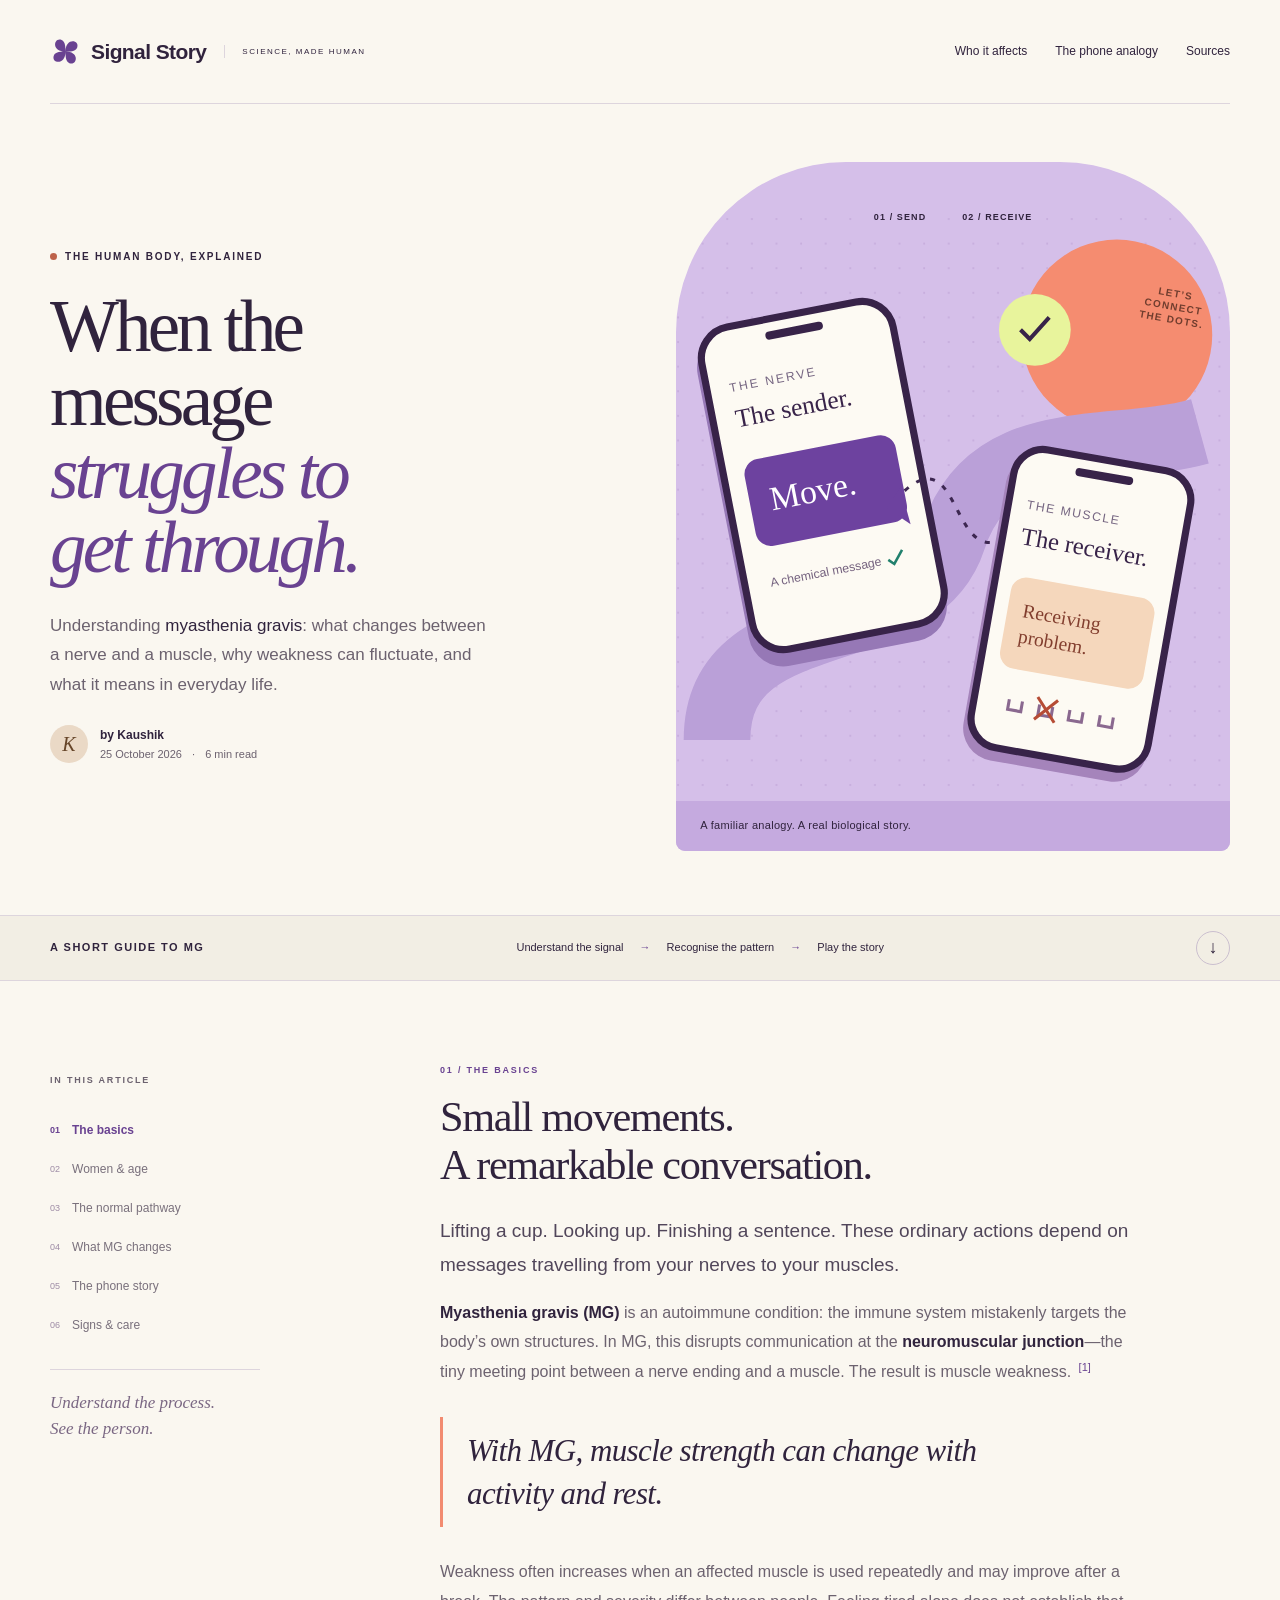
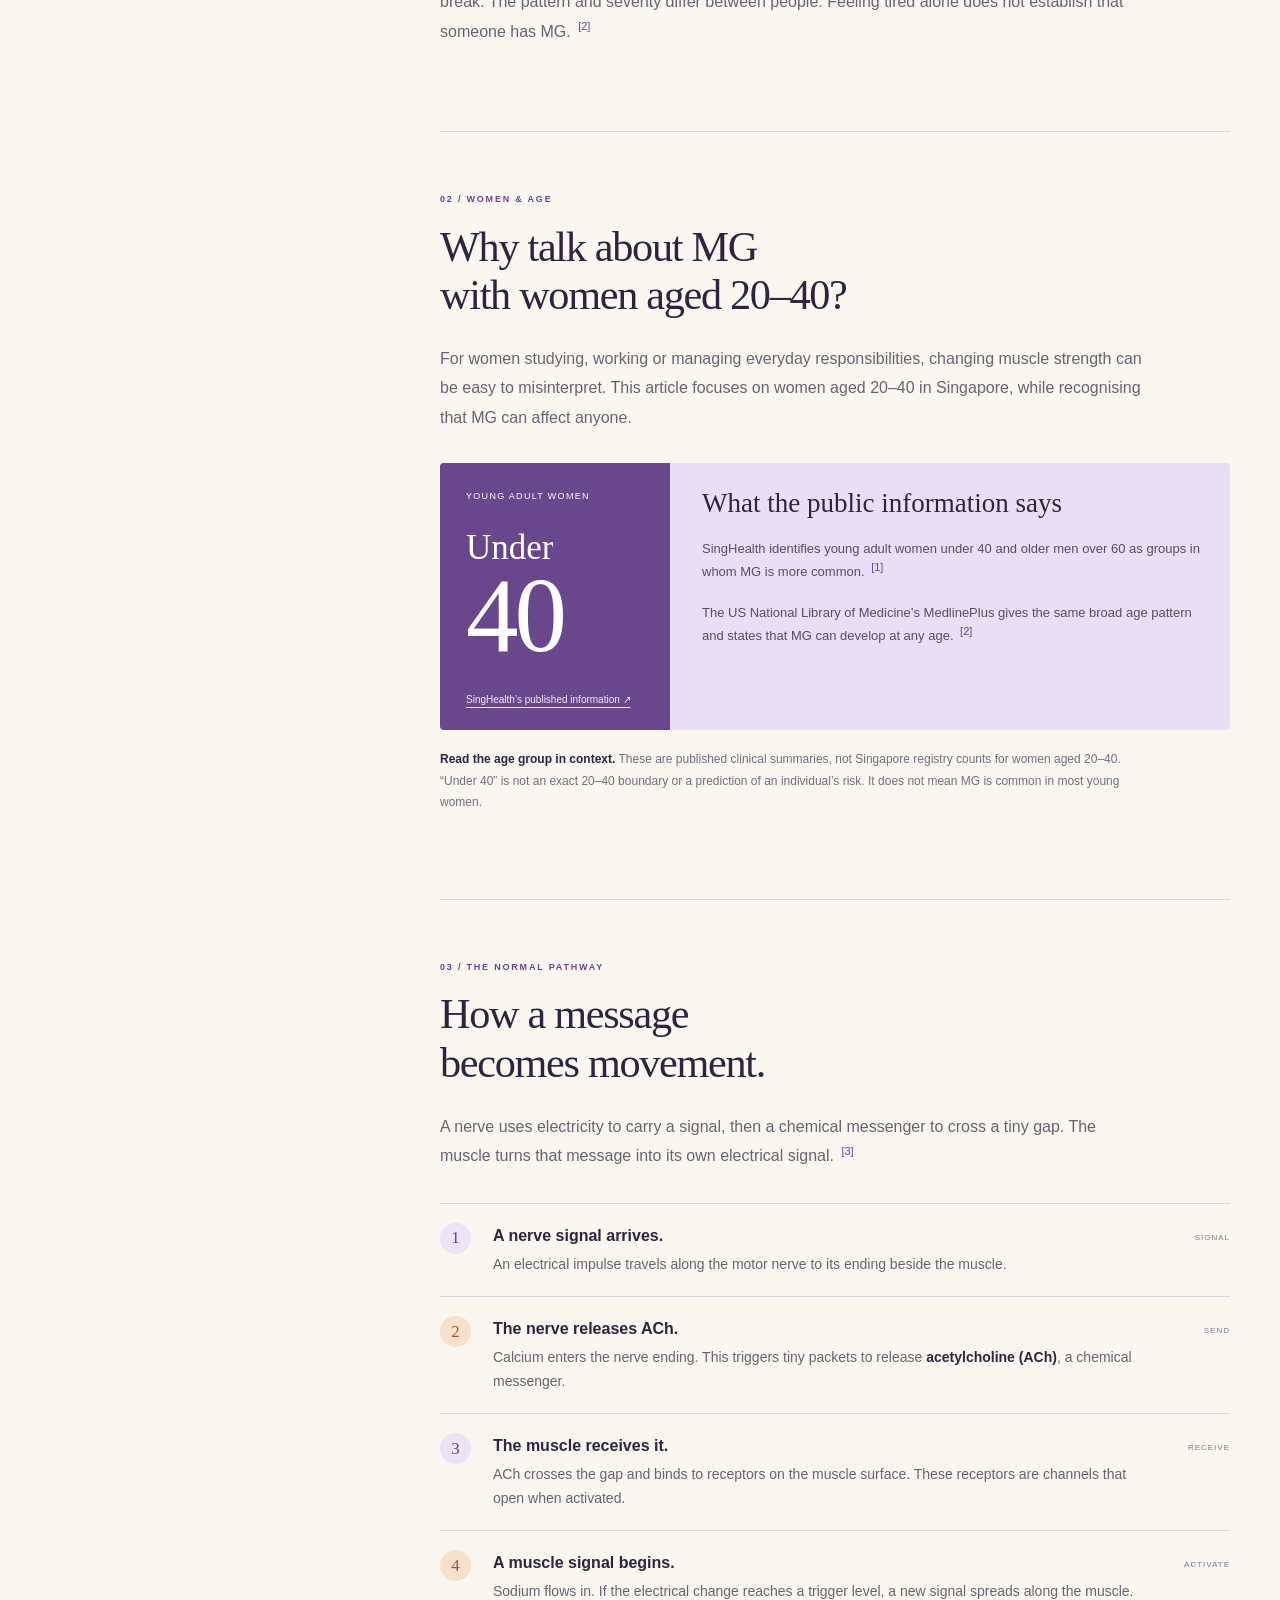
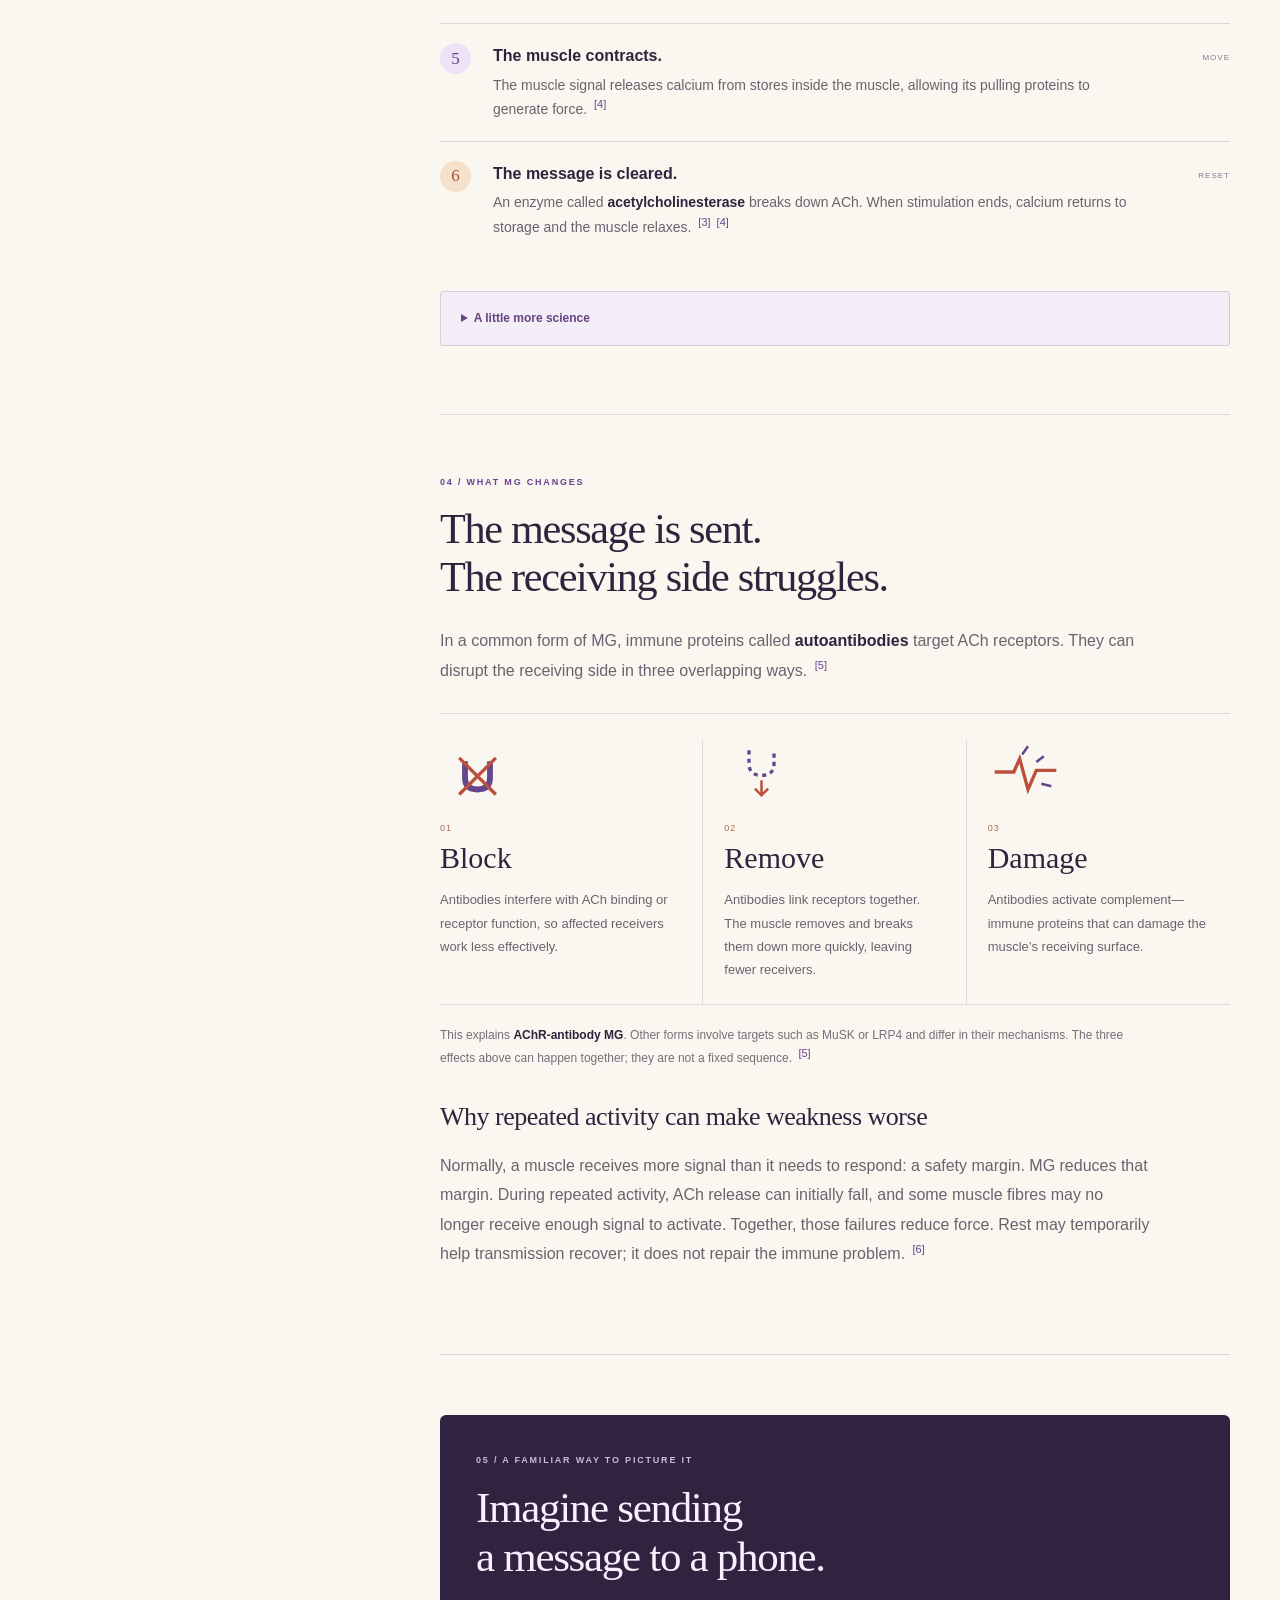
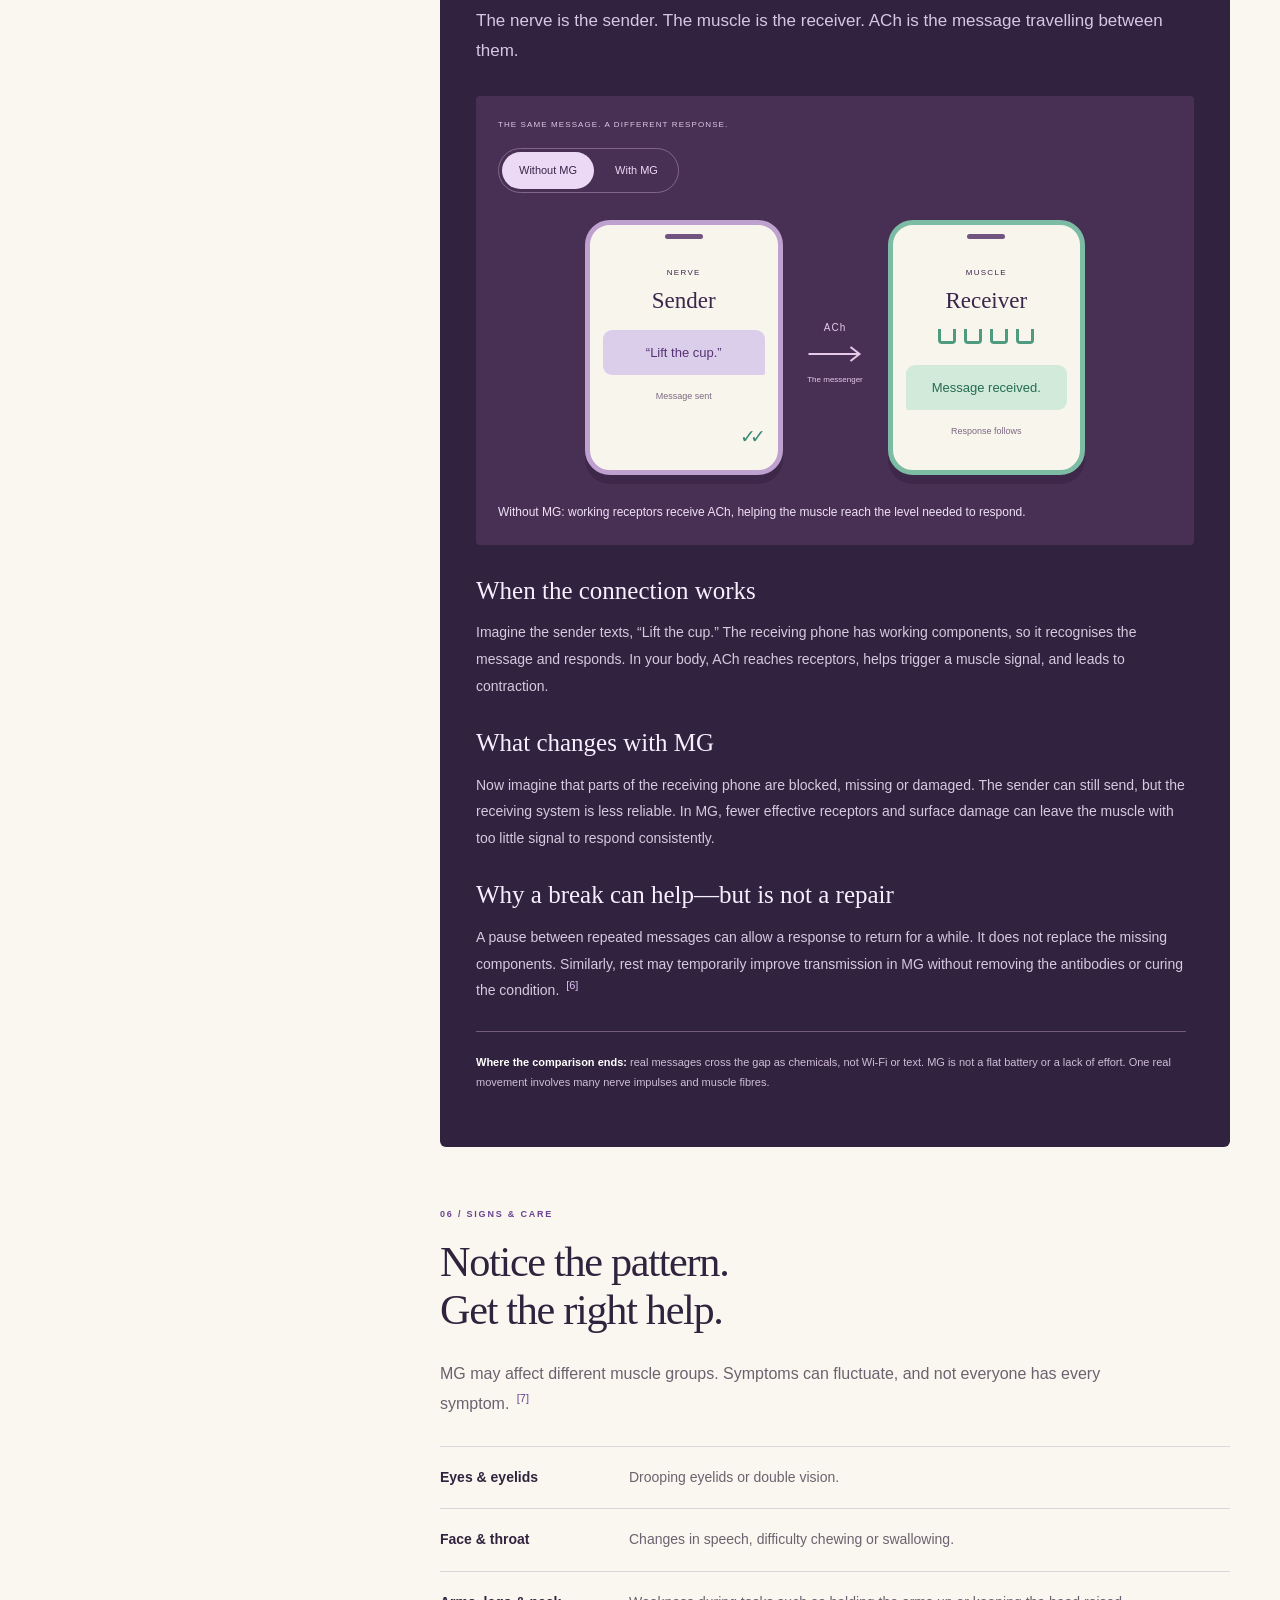
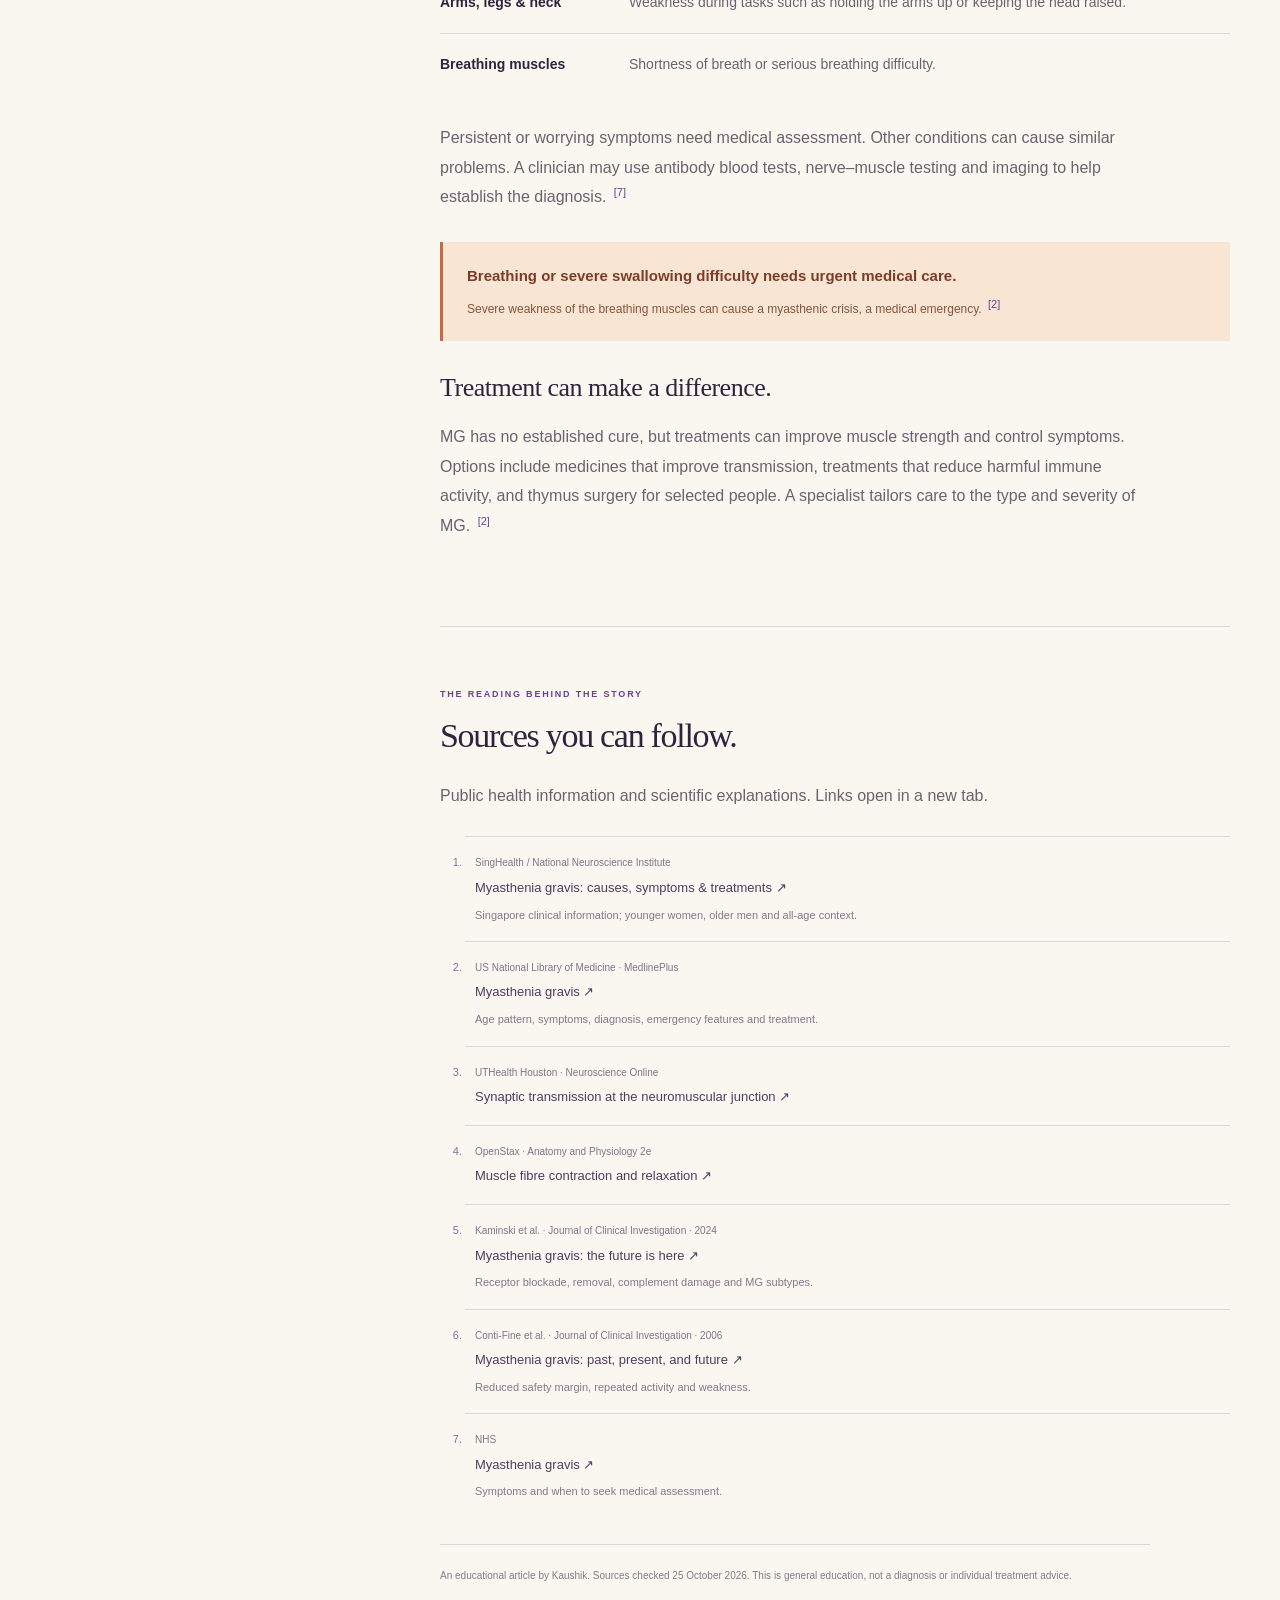
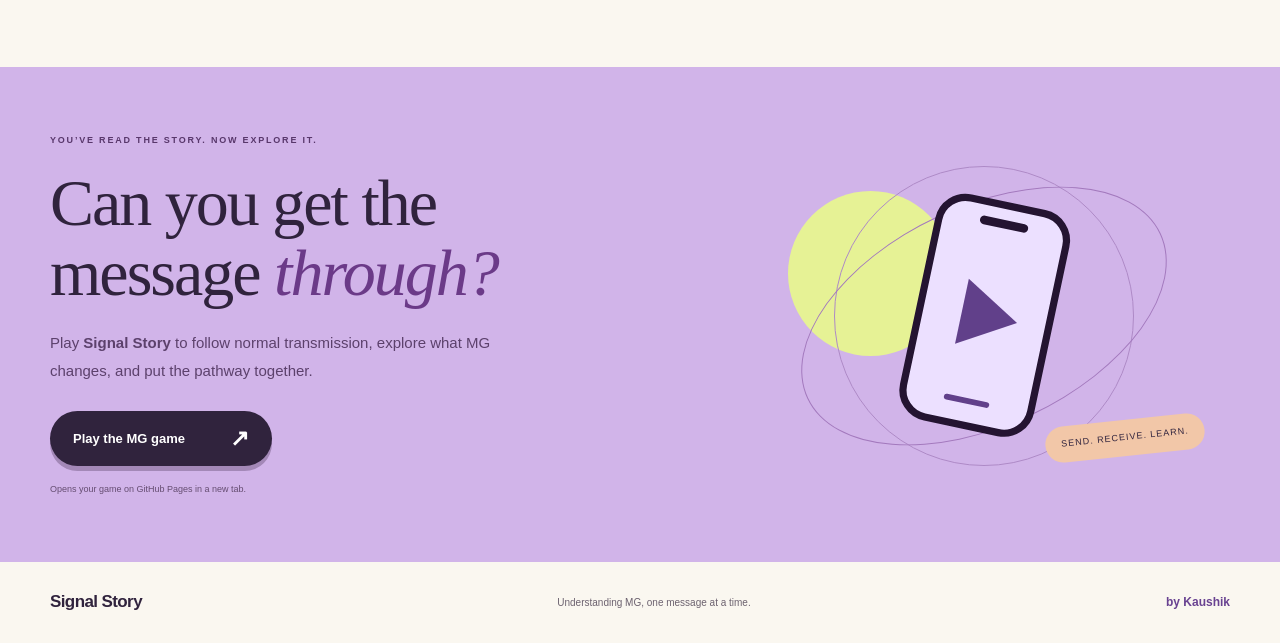
==== index.html @ b6a01aed "Add files via upload" ====
<!doctype html>
<html lang="en">
<head>
<meta charset="utf-8"><meta name="viewport" content="width=device-width,initial-scale=1">
<meta name="theme-color" content="#faf7f0"><meta name="description" content="Understand myasthenia gravis, why younger women should know the signs, and how nerve-to-muscle messages work—with a simple phone analogy and an interactive game.">
<title>Signal Story — Myasthenia gravis, explained</title>
<link rel="stylesheet" href="styles.css">
</head>
<body id="top">
<a class="skip" href="#article">Skip to article</a>
<div class="read-progress" aria-hidden="true"><span id="progress"></span></div>
<header class="masthead shell"><a class="brand" href="#top" aria-label="Signal Story home"><svg viewBox="0 0 40 40" aria-hidden="true"><path d="M20 20C1 20 5 1 15 5c5 2 5 10 5 15Zm0 0C20 1 39 5 35 15c-2 5-10 5-15 5Zm0 0c19 0 15 19 5 15-5-2-5-10-5-15Zm0 0C20 39 1 35 5 25c2-5 10-5 15-5Z" fill="currentColor"/></svg>Signal Story<span class="brand-sub">SCIENCE, MADE HUMAN</span></a><nav aria-label="Main navigation"><a href="#women">Who it affects</a><a href="#analogy">The phone analogy</a><a href="#sources">Sources</a></nav></header>
<main>
<section class="hero shell" aria-labelledby="title">
<div class="hero-copy"><div class="eyebrow"><span class="dot"></span>THE HUMAN BODY, EXPLAINED</div><h1 id="title">When the<br>message<br><em>struggles to<br> get through.</em></h1><p class="hero-deck">Understanding <strong>myasthenia gravis</strong>: what changes between a nerve and a muscle, why weakness can fluctuate, and what it means in everyday life.</p><div class="byline"><span class="avatar" aria-hidden="true">K</span><div><strong>by Kaushik</strong><span>25 October 2026 <i>·</i> <span id="readTime">7 min read</span></span></div></div></div>
<figure class="hero-art"><div class="art-caption"><span>01 / SEND</span><span>02 / RECEIVE</span></div><svg viewBox="0 0 540 570" role="img" aria-labelledby="heroArtTitle heroArtDesc"><title id="heroArtTitle">A nerve and muscle imagined as two messaging phones</title><desc id="heroArtDesc">A sender phone says Move. A receiving phone has an interrupted connection. This is a visual analogy, not a medical diagram.</desc><defs><pattern id="dots" width="24" height="24" patternUnits="userSpaceOnUse"><circle cx="2" cy="2" r="1" fill="#8b66ac" opacity=".22"/></pattern></defs><rect width="540" height="570" fill="url(#dots)"/><circle cx="430" cy="115" r="93" fill="#f58c70"/><path d="M40 510C40 374 234 425 270 314s150-80 241-105" stroke="#baa0d8" stroke-width="65" fill="none"/><g transform="translate(50 91) rotate(-11 100 170)"><rect x="-6" y="6" width="196" height="330" rx="34" fill="#9678b6"/><rect width="190" height="320" rx="31" fill="#fdfaf3" stroke="#382349" stroke-width="7"/><rect x="66" y="12" width="57" height="8" rx="4" fill="#382349"/><text x="22" y="63" fill="#756581" font-size="12" font-family="Arial" letter-spacing="2">THE NERVE</text><text x="22" y="98" fill="#382349" font-size="25" font-family="Georgia">The sender.</text><rect x="20" y="132" width="150" height="86" rx="15" fill="#6d429f"/><path d="m150 203 20 20-3-37" fill="#6d429f"/><text x="40" y="184" fill="white" font-size="33" font-family="Georgia">Move.</text><text x="25" y="257" fill="#74617e" font-size="12" font-family="Arial">A chemical message</text><path d="m142 253 5 5 10-12" stroke="#21806d" stroke-width="2.5" fill="none"/></g><path d="M223 267c57-51 44 85 105 42" stroke="#3d2751" stroke-width="3" stroke-dasharray="5 9" fill="none"/><g transform="translate(307 235) rotate(10 87 150)"><rect x="-6" y="6" width="181" height="302" rx="32" fill="#a584bb"/><rect width="175" height="295" rx="29" fill="#fdfaf3" stroke="#382349" stroke-width="7"/><rect x="59" y="12" width="57" height="8" rx="4" fill="#382349"/><text x="18" y="60" fill="#756581" font-size="12" font-family="Arial" letter-spacing="1.5">THE MUSCLE</text><text x="18" y="95" fill="#382349" font-size="24" font-family="Georgia">The receiver.</text><rect x="17" y="126" width="142" height="90" rx="15" fill="#f5d7bc"/><text x="32" y="165" fill="#823e2e" font-size="19" font-family="Georgia">Receiving</text><text x="32" y="190" fill="#823e2e" font-size="19" font-family="Georgia">problem.</text><path d="M34 246v10h13v-10m17 0v10h13v-10m17 0v10h13v-10m17 0v10h13v-10" stroke="#8a688f" stroke-width="3" fill="none"/><path d="m61 239 20 22m0-22-20 22" stroke="#b64c35" stroke-width="3"/></g><g transform="translate(350 110)"><circle r="35" fill="#e8f49c"/><path d="m-14 0 9 9 19-21" stroke="#382349" stroke-width="4" fill="none"/></g></svg><figcaption>A familiar analogy. A real biological story.</figcaption><span class="art-sticker" aria-hidden="true">LET’S<br>CONNECT<br>THE DOTS.</span></figure>
</section>
<div class="intro-strip"><div class="shell"><span>A short guide to MG</span><span>Understand the signal <b>→</b> Recognise the pattern <b>→</b> Play the story</span><a href="#article" aria-label="Start reading the article">↓</a></div></div>
<div class="reading-layout shell">
<aside class="contents"><span class="eyebrow">IN THIS ARTICLE</span><nav aria-label="Article contents"><a href="#basics"><small>01</small>The basics</a><a href="#women"><small>02</small>Women &amp; age</a><a href="#normal"><small>03</small>The normal pathway</a><a href="#changes"><small>04</small>What MG changes</a><a href="#analogy"><small>05</small>The phone story</a><a href="#signs"><small>06</small>Signs &amp; care</a></nav><p>Understand the process.<br>See the person.</p></aside>
<article id="article">
<section id="basics" class="article-section"><div class="section-no">01 / THE BASICS</div><h2>Small movements.<br>A remarkable conversation.</h2><p class="lead">Lifting a cup. Looking up. Finishing a sentence. These ordinary actions depend on messages travelling from your nerves to your muscles.</p><p><strong>Myasthenia gravis (MG)</strong> is an autoimmune condition: the immune system mistakenly targets the body’s own structures. In MG, this disrupts communication at the <strong>neuromuscular junction</strong>—the tiny meeting point between a nerve ending and a muscle. The result is muscle weakness. <a class="ref" href="#source-1" aria-label="Source 1">[1]</a></p><blockquote>With MG, muscle strength can change with activity and rest.</blockquote><p>Weakness often increases when an affected muscle is used repeatedly and may improve after a break. The pattern and severity differ between people. Feeling tired alone does not establish that someone has MG. <a class="ref" href="#source-2" aria-label="Source 2">[2]</a></p></section>
<section id="women" class="article-section"><div class="section-no">02 / WOMEN &amp; AGE</div><h2>Why talk about MG<br>with women aged 20–40?</h2><p>For women studying, working or managing everyday responsibilities, changing muscle strength can be easy to misinterpret. This article focuses on women aged 20–40 in Singapore, while recognising that MG can affect anyone.</p><div class="age-feature"><div class="age-number"><span>YOUNG ADULT WOMEN</span><strong>Under<br><b>40</b></strong><a href="https://www.singhealth.com.sg/symptoms-treatments/myasthenia-gravis" target="_blank" rel="noopener noreferrer">SingHealth’s published information ↗</a></div><div class="age-copy"><h3>What the public information says</h3><p>SingHealth identifies young adult women under 40 and older men over 60 as groups in whom MG is more common. <a class="ref" href="#source-1" aria-label="Source 1">[1]</a></p><p>The US National Library of Medicine’s MedlinePlus gives the same broad age pattern and states that MG can develop at any age. <a class="ref" href="#source-2" aria-label="Source 2">[2]</a></p></div></div><p class="context-note"><strong>Read the age group in context.</strong> These are published clinical summaries, not Singapore registry counts for women aged 20–40. “Under 40” is not an exact 20–40 boundary or a prediction of an individual’s risk. It does not mean MG is common in most young women.</p></section>
<section id="normal" class="article-section"><div class="section-no">03 / THE NORMAL PATHWAY</div><h2>How a message<br>becomes movement.</h2><p>A nerve uses electricity to carry a signal, then a chemical messenger to cross a tiny gap. The muscle turns that message into its own electrical signal. <a class="ref" href="#source-3" aria-label="Source 3">[3]</a></p><ol class="pathway"><li><span class="step">1</span><div><h3>A nerve signal arrives.</h3><p>An electrical impulse travels along the motor nerve to its ending beside the muscle.</p></div><span class="path-tag">SIGNAL</span></li><li><span class="step">2</span><div><h3>The nerve releases ACh.</h3><p>Calcium enters the nerve ending. This triggers tiny packets to release <strong>acetylcholine (ACh)</strong>, a chemical messenger.</p></div><span class="path-tag">SEND</span></li><li><span class="step">3</span><div><h3>The muscle receives it.</h3><p>ACh crosses the gap and binds to receptors on the muscle surface. These receptors are channels that open when activated.</p></div><span class="path-tag">RECEIVE</span></li><li><span class="step">4</span><div><h3>A muscle signal begins.</h3><p>Sodium flows in. If the electrical change reaches a trigger level, a new signal spreads along the muscle.</p></div><span class="path-tag">ACTIVATE</span></li><li><span class="step">5</span><div><h3>The muscle contracts.</h3><p>The muscle signal releases calcium from stores inside the muscle, allowing its pulling proteins to generate force. <a class="ref" href="#source-4" aria-label="Source 4">[4]</a></p></div><span class="path-tag">MOVE</span></li><li><span class="step">6</span><div><h3>The message is cleared.</h3><p>An enzyme called <strong>acetylcholinesterase</strong> breaks down ACh. When stimulation ends, calcium returns to storage and the muscle relaxes. <a class="ref" href="#source-3" aria-label="Source 3">[3]</a><a class="ref" href="#source-4" aria-label="Source 4">[4]</a></p></div><span class="path-tag">RESET</span></li></ol><details class="science-note"><summary>A little more science</summary><p>ACh receptor channels allow sodium in and potassium out. The net electrical change is an <strong>end-plate potential</strong>. Reaching threshold starts a muscle action potential. Calcium entering the nerve and calcium released inside the muscle are separate events. ACh breakdown is rapid and overlaps with activation; the numbered steps simplify that timing. <a class="ref" href="#source-3">[3]</a><a class="ref" href="#source-4">[4]</a></p></details></section>
<section id="changes" class="article-section"><div class="section-no">04 / WHAT MG CHANGES</div><h2>The message is sent.<br>The receiving side struggles.</h2><p>In a common form of MG, immune proteins called <strong>autoantibodies</strong> target ACh receptors. They can disrupt the receiving side in three overlapping ways. <a class="ref" href="#source-5" aria-label="Source 5">[5]</a></p><div class="mechanisms"><section><svg viewBox="0 0 90 70" aria-hidden="true"><path d="M30 22v20q0 14 15 14t15-14V22" stroke="#66458c" stroke-width="7" fill="none"/><path d="m23 18 44 44m0-44L23 62" stroke="#bb513c" stroke-width="4"/></svg><span>01</span><h3>Block</h3><p>Antibodies interfere with ACh binding or receptor function, so affected receivers work less effectively.</p></section><section><svg viewBox="0 0 90 70" aria-hidden="true"><path d="M30 9v16q0 14 15 14t15-14V9" stroke="#66458c" stroke-width="4" stroke-dasharray="5 5" fill="none"/><path d="M45 45v18m-8-8 8 8 8-8" stroke="#bb513c" stroke-width="3" fill="none"/></svg><span>02</span><h3>Remove</h3><p>Antibodies link receptors together. The muscle removes and breaks them down more quickly, leaving fewer receivers.</p></section><section><svg viewBox="0 0 90 70" aria-hidden="true"><path d="M8 35h23l7-16 10 37 10-23h24" stroke="#bb513c" stroke-width="4" fill="none"/><path d="m48 4-7 10m26 2-9 7m18 29-12-3" stroke="#66458c" stroke-width="3"/></svg><span>03</span><h3>Damage</h3><p>Antibodies activate complement—immune proteins that can damage the muscle’s receiving surface.</p></section></div><p class="context-note">This explains <strong>AChR-antibody MG</strong>. Other forms involve targets such as MuSK or LRP4 and differ in their mechanisms. The three effects above can happen together; they are not a fixed sequence. <a class="ref" href="#source-5">[5]</a></p><h3 class="subheading">Why repeated activity can make weakness worse</h3><p>Normally, a muscle receives more signal than it needs to respond: a safety margin. MG reduces that margin. During repeated activity, ACh release can initially fall, and some muscle fibres may no longer receive enough signal to activate. Together, those failures reduce force. Rest may temporarily help transmission recover; it does not repair the immune problem. <a class="ref" href="#source-6" aria-label="Source 6">[6]</a></p></section>
<section id="analogy" class="article-section analogy"><div class="section-no">05 / A FAMILIAR WAY TO PICTURE IT</div><h2>Imagine sending<br>a message to a phone.</h2><p class="lead">The nerve is the sender. The muscle is the receiver. ACh is the message travelling between them.</p><div class="phone-demo" id="phoneDemo"><div class="demo-top"><span>THE SAME MESSAGE. A DIFFERENT RESPONSE.</span><div class="mode-controls" role="group" aria-label="Compare the phone analogy"><button type="button" data-mode="normal" aria-pressed="true">Without MG</button><button type="button" data-mode="mg" aria-pressed="false">With MG</button></div></div><div class="phone-pair" aria-hidden="true"><div class="phone sender"><i></i><span>NERVE</span><h3>Sender</h3><div class="chat">“Lift the cup.”</div><small>Message sent</small><div class="sent-mark">✓✓</div></div><div class="message-path"><span>ACh</span><svg viewBox="0 0 60 22"><path d="M3 11h51m-9-7 9 7-9 7" fill="none" stroke="currentColor" stroke-width="2"/></svg><small>The messenger</small></div><div class="phone receiver"><i></i><span>MUSCLE</span><h3>Receiver</h3><div class="receivers"><b></b><b></b><b></b><b></b></div><div class="chat" id="receiverChat">Message received.</div><small id="receiverStatus">Response follows</small></div></div><p class="demo-description" id="demoDescription" aria-live="polite">Without MG: working receptors receive ACh, helping the muscle reach the level needed to respond.</p></div><div class="story-paragraphs"><h3>When the connection works</h3><p>Imagine the sender texts, “Lift the cup.” The receiving phone has working components, so it recognises the message and responds. In your body, ACh reaches receptors, helps trigger a muscle signal, and leads to contraction.</p><h3>What changes with MG</h3><p>Now imagine that parts of the receiving phone are blocked, missing or damaged. The sender can still send, but the receiving system is less reliable. In MG, fewer effective receptors and surface damage can leave the muscle with too little signal to respond consistently.</p><h3>Why a break can help—but is not a repair</h3><p>A pause between repeated messages can allow a response to return for a while. It does not replace the missing components. Similarly, rest may temporarily improve transmission in MG without removing the antibodies or curing the condition. <a class="ref" href="#source-6">[6]</a></p></div><p class="analogy-limit"><strong>Where the comparison ends:</strong> real messages cross the gap as chemicals, not Wi-Fi or text. MG is not a flat battery or a lack of effort. One real movement involves many nerve impulses and muscle fibres.</p></section>
<section id="signs" class="article-section"><div class="section-no">06 / SIGNS &amp; CARE</div><h2>Notice the pattern.<br>Get the right help.</h2><p>MG may affect different muscle groups. Symptoms can fluctuate, and not everyone has every symptom. <a class="ref" href="#source-7" aria-label="Source 7">[7]</a></p><dl class="symptoms"><div><dt>Eyes &amp; eyelids</dt><dd>Drooping eyelids or double vision.</dd></div><div><dt>Face &amp; throat</dt><dd>Changes in speech, difficulty chewing or swallowing.</dd></div><div><dt>Arms, legs &amp; neck</dt><dd>Weakness during tasks such as holding the arms up or keeping the head raised.</dd></div><div><dt>Breathing muscles</dt><dd>Shortness of breath or serious breathing difficulty.</dd></div></dl><p>Persistent or worrying symptoms need medical assessment. Other conditions can cause similar problems. A clinician may use antibody blood tests, nerve–muscle testing and imaging to help establish the diagnosis. <a class="ref" href="#source-7">[7]</a></p><div class="urgent"><strong>Breathing or severe swallowing difficulty needs urgent medical care.</strong><p>Severe weakness of the breathing muscles can cause a myasthenic crisis, a medical emergency. <a class="ref" href="#source-2">[2]</a></p></div><h3 class="subheading">Treatment can make a difference.</h3><p>MG has no established cure, but treatments can improve muscle strength and control symptoms. Options include medicines that improve transmission, treatments that reduce harmful immune activity, and thymus surgery for selected people. A specialist tailors care to the type and severity of MG. <a class="ref" href="#source-2">[2]</a></p></section>
<section id="sources" class="article-section sources"><div class="section-no">THE READING BEHIND THE STORY</div><h2>Sources you can follow.</h2><p>Public health information and scientific explanations. Links open in a new tab.</p><ol><li id="source-1"><a href="https://www.singhealth.com.sg/symptoms-treatments/myasthenia-gravis" target="_blank" rel="noopener noreferrer"><span>SingHealth / National Neuroscience Institute</span><strong>Myasthenia gravis: causes, symptoms &amp; treatments ↗</strong></a><p>Singapore clinical information; younger women, older men and all-age context.</p></li><li id="source-2"><a href="https://medlineplus.gov/myastheniagravis.html" target="_blank" rel="noopener noreferrer"><span>US National Library of Medicine · MedlinePlus</span><strong>Myasthenia gravis ↗</strong></a><p>Age pattern, symptoms, diagnosis, emergency features and treatment.</p></li><li id="source-3"><a href="https://nba.uth.tmc.edu/neuroscience/s1/chapter04.html" target="_blank" rel="noopener noreferrer"><span>UTHealth Houston · Neuroscience Online</span><strong>Synaptic transmission at the neuromuscular junction ↗</strong></a></li><li id="source-4"><a href="https://openstax.org/books/anatomy-and-physiology-2e/pages/10-3-muscle-fiber-contraction-and-relaxation" target="_blank" rel="noopener noreferrer"><span>OpenStax · Anatomy and Physiology 2e</span><strong>Muscle fibre contraction and relaxation ↗</strong></a></li><li id="source-5"><a href="https://www.jci.org/articles/view/179742" target="_blank" rel="noopener noreferrer"><span>Kaminski et al. · Journal of Clinical Investigation · 2024</span><strong>Myasthenia gravis: the future is here ↗</strong></a><p>Receptor blockade, removal, complement damage and MG subtypes.</p></li><li id="source-6"><a href="https://www.jci.org/articles/view/29894" target="_blank" rel="noopener noreferrer"><span>Conti-Fine et al. · Journal of Clinical Investigation · 2006</span><strong>Myasthenia gravis: past, present, and future ↗</strong></a><p>Reduced safety margin, repeated activity and weakness.</p></li><li id="source-7"><a href="https://www.nhs.uk/conditions/myasthenia-gravis/" target="_blank" rel="noopener noreferrer"><span>NHS</span><strong>Myasthenia gravis ↗</strong></a><p>Symptoms and when to seek medical assessment.</p></li></ol><p class="editorial-note">An educational article by Kaushik. Sources checked 25 October 2026. This is general education, not a diagnosis or individual treatment advice.</p></section>
</article>
</div>
<section class="game-cta" id="play" aria-labelledby="playTitle"><div class="shell cta-layout"><div><div class="eyebrow">YOU’VE READ THE STORY. NOW EXPLORE IT.</div><h2 id="playTitle">Can you get the<br>message <em>through?</em></h2><p>Play <strong>Signal Story</strong> to follow normal transmission, explore what MG changes, and put the pathway together.</p><a class="game-button" href="https://quantumnandulaasdad.github.io/Mg-Game/" target="_blank" rel="noopener noreferrer">Play the MG game <span aria-hidden="true">↗</span></a><span class="external-note">Opens your game on GitHub Pages in a new tab.</span></div><div class="cta-art" aria-hidden="true"><span class="orbit orbit-one"></span><span class="orbit orbit-two"></span><svg viewBox="0 0 160 180"><rect x="35" y="12" width="90" height="155" rx="19" fill="#ece0ff" stroke="#241431" stroke-width="5"/><rect x="63" y="22" width="34" height="6" rx="3" fill="#241431"/><path d="m64 67 39 23-39 23V67Z" fill="#61408a"/><path d="M66 150h28" stroke="#61408a" stroke-width="4" stroke-linecap="round"/></svg><span class="cta-badge">SEND. RECEIVE. LEARN.</span></div></div></section>
</main><footer class="site-footer shell"><a class="brand" href="#top">Signal Story</a><span>Understanding MG, one message at a time.</span><strong>by Kaushik</strong></footer>
<script src="app.js"></script>
</body></html>
---- styles.css ----
:root{--paper:#faf7f0;--ink:#30233d;--muted:#6c626f;--line:#ddd5dd;--purple:#694291;--lilac:#e9dff5;--coral:#f28b70;--lime:#e6f295;--teal:#1d776a;--serif:Georgia,'Times New Roman',serif;--sans:Arial,Helvetica,sans-serif}*{box-sizing:border-box}html{scroll-behavior:smooth;scroll-padding-top:34px}body{margin:0;background:var(--paper);color:var(--ink);font:17px/1.75 var(--sans);-webkit-font-smoothing:antialiased}a{color:inherit;text-underline-offset:4px}a,button,summary{touch-action:manipulation}button{font:inherit;cursor:pointer}a:focus-visible,button:focus-visible,summary:focus-visible{outline:3px solid #b14b32;outline-offset:5px}svg{display:block}::selection{background:#e2cbf5;color:#30233d}.shell{width:min(1220px,calc(100% - 100px));margin-inline:auto}.skip{position:fixed;top:-90px;left:12px;background:white;padding:10px 20px;z-index:100}.skip:focus{top:10px}.read-progress{position:fixed;inset:0 0 auto;height:4px;z-index:90;pointer-events:none}.read-progress span{display:block;width:0;height:100%;background:var(--purple)}.masthead{height:104px;border-bottom:1px solid var(--line);display:flex;align-items:center;justify-content:space-between;gap:30px}.brand{display:flex;gap:10px;align-items:center;font-size:21px;font-weight:700;text-decoration:none;letter-spacing:-.6px;line-height:1.1;flex-wrap:wrap}.brand svg{width:31px;height:31px;color:var(--purple)}.brand-sub{font-size:8px;letter-spacing:1.5px;font-weight:500;margin-left:8px;padding-left:17px;border-left:1px solid var(--line);line-height:1.7}.masthead nav{display:flex;gap:28px;align-items:center}.masthead nav a{font-size:12px;text-decoration:none;padding:10px 0;white-space:nowrap}.masthead nav a:hover{color:var(--purple);text-decoration:underline}.hero{display:grid;grid-template-columns:1.05fr 1fr;gap:45px;padding-top:58px;padding-bottom:64px;align-items:center}.eyebrow,.section-no{font-size:10px;letter-spacing:1.8px;font-weight:700;line-height:1.6;text-transform:uppercase}.hero .eyebrow{display:flex;gap:8px;align-items:center}.dot{width:7px;height:7px;border-radius:50%;background:#bd624a;display:inline-block}.hero h1{font:400 clamp(50px,5.7vw,79px)/1.01 var(--serif);letter-spacing:-3.8px;margin:25px 0 26px}.hero h1 em{font-weight:400;color:var(--purple)}.hero-deck{font-size:17px;line-height:1.75;max-width:445px;color:var(--muted);margin-bottom:25px}.hero-deck strong{color:var(--ink);font-weight:500}.byline{display:flex;align-items:center;gap:12px;font-size:11px;line-height:1.7}.avatar{display:grid;place-items:center;border-radius:50%;background:#ead9c6;color:#664529;width:38px;height:38px;font:italic 20px var(--serif)}.byline strong{display:block;font-size:12px}.byline div>span{color:var(--muted);display:block}.byline i{padding:0 7px;font-style:normal}.byline #readTime{display:inline}.hero-art{position:relative;margin:0;background:#d5bfe9;border-radius:170px 170px 9px 9px;overflow:hidden;padding-top:55px}.hero-art svg{width:100%;height:auto}.art-caption{position:absolute;top:48px;left:50%;transform:translateX(-50%);display:flex;gap:36px;font-size:9px;letter-spacing:1.1px;font-weight:700;white-space:nowrap}.hero-art figcaption{background:#c5aadf;padding:15px 24px;font-size:11px;letter-spacing:.3px}.art-sticker{position:absolute;top:125px;right:24px;transform:rotate(10deg);font-size:10px;line-height:1.3;letter-spacing:1.3px;color:#703d2e;text-align:center;font-weight:700}.intro-strip{border-top:1px solid var(--line);border-bottom:1px solid var(--line);background:#f2eee4}.intro-strip .shell{display:flex;align-items:center;justify-content:space-between;gap:20px;padding-block:15px;font-size:11px}.intro-strip span:first-child{text-transform:uppercase;letter-spacing:1.5px;font-weight:700}.intro-strip b{padding:0 13px;color:var(--purple);font-weight:400}.intro-strip a{display:grid;place-items:center;width:34px;height:34px;border:1px solid #cbbfcf;border-radius:50%;text-decoration:none;font-size:18px}.reading-layout{display:grid;grid-template-columns:210px minmax(0,790px);gap:70px;justify-content:space-between;padding-top:82px;padding-bottom:50px}.contents{position:sticky;top:38px;align-self:start}.contents .eyebrow{font-size:9px;color:var(--muted)}.contents nav{display:grid;margin-top:19px}.contents nav a{font-size:12px;text-decoration:none;padding:9px 0;color:#79707c;display:flex;gap:12px;align-items:center}.contents nav a small{font-size:9px;color:#9d8ba5}.contents nav a.active{color:var(--purple);font-weight:700}.contents nav a.active small{color:var(--purple)}.contents nav a:hover{text-decoration:underline}.contents p{border-top:1px solid var(--line);margin-top:24px;padding-top:20px;font:italic 17px/1.5 var(--serif);color:#7a6783}.article-section{padding-bottom:68px;margin-bottom:60px;border-bottom:1px solid var(--line);scroll-margin-top:38px}.section-no{color:var(--purple);font-size:9px;margin-bottom:16px}.article-section h2{font:400 clamp(33px,3.3vw,45px)/1.14 var(--serif);letter-spacing:-1.3px;margin:0 0 25px}.article-section>p{max-width:710px}.article-section p{color:var(--muted);font-size:15px;line-height:1.85;margin:17px 0}.article-section strong{color:var(--ink)}.article-section .lead{font-size:19px;line-height:1.75;color:#51465a}.ref{display:inline-block;font:11px/1.4 var(--sans);color:var(--purple);padding:0 3px;vertical-align:super;text-decoration:none}.ref:hover{text-decoration:underline}blockquote{font:italic 31px/1.4 var(--serif);letter-spacing:-.6px;margin:30px 0;padding:12px 0 12px 24px;border-left:3px solid var(--coral);max-width:630px}.age-feature{display:grid;grid-template-columns:230px 1fr;gap:32px;background:var(--lilac);margin:30px 0 19px;border-radius:4px;overflow:hidden}.age-number{background:#68478c;color:white;padding:26px 26px 22px}.age-number>span{font-size:9px;letter-spacing:1.3px;display:block}.age-number strong{font:400 35px/1 var(--serif);color:white;display:block;margin:26px 0 25px}.age-number b{font:400 105px/.97 var(--serif);letter-spacing:-4px}.age-number a{font-size:10px;color:#f4e9fc;display:block;line-height:1.6}.age-copy{padding:25px 25px 20px 0}.age-copy h3{font:400 27px/1.15 var(--serif);margin:0 0 18px}.age-copy p{font-size:13px;line-height:1.8;color:#5c486c}.context-note{font-size:12px!important;line-height:1.8!important;color:#796c7b!important}.context-note strong{font-weight:600}.pathway{list-style:none;padding:0;margin:32px 0}.pathway li{display:grid;grid-template-columns:35px 1fr 65px;gap:18px;padding:19px 0;border-top:1px solid var(--line);align-items:start}.step{display:grid;place-items:center;background:#ede2f6;border-radius:50%;font:17px var(--serif);color:var(--purple);width:31px;height:31px}.pathway li:nth-child(2n) .step{background:#f6e1cd;color:#965a33}.pathway h3{font-size:16px;line-height:1.4;margin:2px 0 6px;font-weight:600}.pathway p{font-size:14px;line-height:1.7;margin:0}.path-tag{font-size:8px;letter-spacing:1px;color:#86748c;text-align:right;margin-top:8px}.science-note{border:1px solid #d8cadd;background:#f3edf7;padding:0 20px;border-radius:3px}.science-note summary{font-size:12px;font-weight:700;color:#664482;cursor:pointer;padding:16px 0;min-height:50px;list-style-position:inside}.science-note p{font-size:13px;margin:0 0 18px}.mechanisms{display:grid;grid-template-columns:repeat(3,1fr);margin:28px 0 20px;padding:26px 0 0;border-top:1px solid var(--line);border-bottom:1px solid var(--line)}.mechanisms section{padding:0 21px 22px;border-right:1px solid var(--line)}.mechanisms section:first-child{padding-left:0}.mechanisms section:last-child{border-right:0;padding-right:0}.mechanisms svg{width:75px;height:64px;margin-bottom:17px}.mechanisms span{color:#a56a53;font-size:9px;letter-spacing:1px;display:block}.mechanisms h3{font:400 30px var(--serif);margin:4px 0 13px}.mechanisms p{font-size:13px;line-height:1.8;margin:0}.subheading{font:400 26px/1.3 var(--serif);letter-spacing:-.5px;margin:30px 0 10px}.analogy{background:#31223f;color:#f8f0ff;padding:38px 36px;border:0;border-radius:6px}.analogy .section-no{color:#ceb6e4}.analogy h2{font-size:43px;color:#f8f0ff}.analogy .lead{color:#d8c6e6;font-size:17px}.analogy p{color:#d7c9df}.analogy strong{color:#fff}.phone-demo{background:#483054;border-radius:4px;padding:22px;margin:30px 0}.demo-top>span{font-size:8px;letter-spacing:1.1px;color:#dcc7e5;display:block}.mode-controls{display:none;gap:4px;margin:16px 0 0;padding:3px;width:max-content;border:1px solid #82658e;border-radius:99px}.js .mode-controls{display:flex}.mode-controls button{border:0;border-radius:99px;background:none;color:#e9d8f3;font-size:11px;padding:9px 17px;min-height:36px}.mode-controls button[aria-pressed=true]{background:#ebd9f5;color:#3a254b}.phone-pair{display:grid;grid-template-columns:1fr 85px 1fr;gap:10px;max-width:500px;margin:27px auto}.phone{background:#f8f5ec;border:5px solid #bfa1d0;border-radius:25px;min-height:245px;position:relative;padding:30px 13px 17px;text-align:center;color:#3a254b;min-width:0;box-shadow:0 9px 0 #2417314a}.phone i{position:absolute;top:9px;left:calc(50% - 19px);width:38px;height:5px;border-radius:99px;background:#71547f}.phone>span{font-size:8px;letter-spacing:1.3px}.phone h3{font:23px var(--serif);margin:3px 0 16px}.phone .chat{background:#daceea;border-radius:9px 9px 2px 9px;padding:13px 7px;font-size:13px;line-height:1.5;color:#573273}.phone small{font-size:9px;display:block;color:#7a6982;margin-top:14px}.phone .sent-mark{color:#398c78;font-size:19px;text-align:right;margin:15px 5px 0;letter-spacing:-6px}.phone.receiver{border-color:#7cbba4}.phone.receiver .chat{background:#d1eada;color:#256b51;border-radius:9px 9px 9px 2px}.receivers{display:flex;justify-content:center;gap:8px;height:27px;margin:-1px 0 9px}.receivers b{width:18px;height:15px;border:3px solid #4f9b80;border-top:0;border-radius:0 0 4px 4px}.message-path{align-self:center;text-align:center;font-size:24px;line-height:1.2;overflow:hidden;color:#e7cae9}.message-path>span{font-size:10px;letter-spacing:1px}.message-path small{font-size:8px;line-height:1.5;display:block;margin-top:9px;color:#e5cae9}.analogy .demo-description{font-size:12px;line-height:1.7;margin:20px 0 0;color:#f0e1f7}.phone-demo.mg .receiver{border-color:#e09977}.phone-demo.mg .receiver .chat{background:#f7dbc2;color:#864d2e}.phone-demo.mg .receivers b:nth-child(2){border-style:dashed;opacity:.35}.phone-demo.mg .receivers b:nth-child(3){border-color:#b7654d;transform:rotate(25deg)}.phone-demo.mg .receivers b:first-child{position:relative}.phone-demo.mg .receivers b:first-child:after{content:'×';position:absolute;color:#af503a;top:-10px;left:0;font-size:25px;line-height:20px}.story-paragraphs h3{font:400 25px/1.3 var(--serif);margin:28px 0 12px;color:#f7effd}.story-paragraphs p{font-size:14px;margin:0 0 17px;line-height:1.9}.analogy .ref{color:#dfc1f2}.analogy-limit{font-size:11px!important;padding-top:20px;border-top:1px solid #735a7e;margin-top:27px!important;color:#d0bdd8!important}.symptoms{margin:28px 0}.symptoms div{display:grid;grid-template-columns:165px 1fr;gap:24px;padding:18px 0;border-top:1px solid var(--line);font-size:14px;line-height:1.8}.symptoms dt{font-weight:600}.symptoms dd{color:var(--muted);margin:0}.urgent{background:#f8e5d4;border-left:3px solid #c46845;padding:21px 24px;margin:30px 0}.urgent strong{font-size:15px;line-height:1.7;display:block;color:#7d3c28}.urgent p{font-size:12px;color:#84563c;margin:9px 0 0}.sources{padding-bottom:15px;border:0;margin-bottom:0}.sources h2{font-size:34px}.sources>p{font-size:13px}.sources ol{padding-left:25px;margin:26px 0}.sources li{font-size:12px;padding:16px 0 16px 10px;border-top:1px solid var(--line);scroll-margin-top:30px}.sources li::marker{font-size:11px;color:#8d6d9d}.sources li a{text-decoration:none;display:block}.sources li a:hover strong{text-decoration:underline}.sources li span{display:block;color:#83728a;font-size:10px;margin-bottom:5px}.sources li strong{font-weight:500;color:#523b61;font-size:13px}.sources li p{font-size:11px;margin:5px 0 0;color:#86778b}.sources .editorial-note{font-size:10px;color:#857a8b;border-top:1px solid var(--line);padding-top:22px}.game-cta{background:#d1b4e9;overflow:hidden;padding:66px 0 64px}.cta-layout{display:grid;grid-template-columns:1.3fr 1fr;gap:50px;align-items:center}.game-cta .eyebrow{color:#58376b;font-size:9px}.game-cta h2{font:400 clamp(40px,5.2vw,66px)/1.07 var(--serif);letter-spacing:-2px;margin:20px 0}.game-cta h2 em{color:#6b3a88}.game-cta p{font-size:15px;line-height:1.85;max-width:455px;color:#5c416c}.game-button{display:flex;align-items:center;justify-content:space-between;gap:45px;width:max-content;background:var(--ink);color:#fff;text-decoration:none;border-radius:99px;padding:16px 23px;font-size:13px;font-weight:600;margin-top:27px;box-shadow:0 5px 0 #a388b7}.game-button:hover{background:#533465;transform:translateY(-2px)}.game-button span{font-size:23px;line-height:1}.external-note{font-size:9px;color:#654d71;display:block;margin-top:16px}.cta-art{height:300px;position:relative;display:grid;place-items:center}.cta-art svg{height:260px;position:relative;z-index:2;transform:rotate(12deg)}.orbit{position:absolute;display:block;border:1px solid #ae8ac6;border-radius:50%;width:300px;height:300px}.orbit-two{width:390px;height:220px;transform:rotate(-25deg);border-color:#a379bd}.cta-art:before{content:'';position:absolute;width:165px;height:165px;background:#e6f295;border-radius:50%;left:10%;top:25px}.cta-badge{position:absolute;bottom:10px;right:5%;background:#f2c7a8;padding:10px 16px;border-radius:99px;font-size:9px;letter-spacing:1px;z-index:3;transform:rotate(-6deg)}.site-footer{display:flex;justify-content:space-between;align-items:center;padding:30px 0;gap:25px}.site-footer .brand{font-size:17px}.site-footer>span{font-size:10px;color:var(--muted)}.site-footer>strong{font-size:12px;white-space:nowrap;color:var(--purple);font-weight:600}
@media(min-width:1500px){.hero h1{font-size:79px}}@media(max-width:1100px){.shell{width:calc(100% - 60px)}.brand-sub{display:none}.hero{gap:30px}.hero h1{letter-spacing:-2.5px}.hero-art{padding-top:45px}.art-caption{top:38px}.art-sticker{top:105px;right:12px;font-size:8px}.reading-layout{grid-template-columns:160px minmax(0,1fr);gap:40px}.age-feature{grid-template-columns:190px 1fr;gap:24px}.age-number{padding:25px 22px}.age-copy{padding-right:20px}.analogy{padding:31px 26px}.phone-pair{grid-template-columns:1fr 48px 1fr;gap:8px}.phone{padding:28px 9px 15px}.message-path{font-size:19px}.cta-layout{gap:20px}}
@media(max-width:800px){.shell{width:calc(100% - 40px)}.masthead{height:84px}.brand{font-size:18px}.brand svg{width:25px;height:25px}.masthead nav{gap:17px}.masthead nav a{font-size:10px}.hero{grid-template-columns:1fr 1fr;gap:24px;padding-top:40px;padding-bottom:45px}.hero h1{font-size:51px;letter-spacing:-2px;margin-top:20px}.hero-deck{font-size:14px}.hero .eyebrow{font-size:8px;letter-spacing:1px}.hero-art{border-radius:110px 110px 6px 6px;padding-top:38px}.art-caption{gap:20px;top:30px;font-size:7px}.art-sticker{top:80px;right:7px;font-size:7px}.hero-art figcaption{font-size:8px;padding:12px 16px}.intro-strip .shell{font-size:9px}.intro-strip b{padding:0 7px}.reading-layout{grid-template-columns:1fr;padding-top:50px;gap:30px}.contents{position:static}.contents nav{display:flex;flex-wrap:wrap;gap:0 18px;margin:10px 0 25px}.contents nav a{font-size:11px}.contents nav a small{display:none}.contents p{display:none}.contents{border-bottom:1px solid var(--line)}article{max-width:710px;margin:auto;width:100%}.article-section h2{font-size:39px}.article-section{padding-bottom:45px;margin-bottom:45px}.age-feature{grid-template-columns:210px 1fr;gap:25px}.phone-pair{grid-template-columns:1fr 75px 1fr;gap:15px}.phone{padding:30px 13px 17px}.phone-demo{padding:25px}.cta-art{height:250px}.cta-art svg{height:220px}.orbit{width:230px;height:230px}.orbit-two{width:290px;height:190px}.cta-art:before{width:135px;height:135px;left:0}.cta-badge{font-size:7px;right:0;bottom:0}.game-cta{padding:48px 0}.game-cta h2{font-size:49px}.game-cta p{font-size:13px}.site-footer>span{display:none}}
@media(max-width:580px){.masthead{height:78px;gap:15px}.masthead nav a:first-child,.masthead nav a:nth-child(2){display:none}.masthead nav a{font-size:11px}.hero{grid-template-columns:1fr;gap:29px;padding-top:30px}.hero h1{font-size:61px;letter-spacing:-2.8px;line-height:1.02;margin:21px 0 22px}.hero h1 br:nth-child(2){display:none}.hero h1 em{display:block}.hero h1 em br{display:none}.hero-deck{font-size:15px;max-width:430px}.hero .eyebrow{font-size:8px;letter-spacing:1.2px}.hero-art{max-width:440px;width:100%;margin:auto;border-radius:130px 130px 6px 6px;padding-top:35px}.hero-art svg{max-height:420px}.art-caption{font-size:8px;top:30px}.art-sticker{font-size:8px;top:97px;right:18px}.hero-art figcaption{font-size:10px}.intro-strip .shell{padding-block:12px;gap:10px;font-size:9px}.intro-strip span:nth-child(2){display:none}.intro-strip a{height:30px;width:30px}.reading-layout{padding-top:33px}.contents nav{gap:0 17px}.article-section h2{font-size:35px;letter-spacing:-1px}.article-section p{font-size:14px;line-height:1.85}.article-section .lead{font-size:17px}.section-no{font-size:8px;letter-spacing:1.5px}blockquote{font-size:26px;padding-left:20px;margin:25px 0}.age-feature{grid-template-columns:1fr;gap:0;margin-top:25px}.age-number{display:grid;grid-template-columns:1fr 1fr;gap:0 20px;align-items:center;padding:24px}.age-number>span{grid-column:1;font-size:9px;line-height:1.7}.age-number strong{grid-column:2;grid-row:1/3;font-size:27px;margin:0;text-align:right}.age-number b{font-size:80px;line-height:1}.age-number a{margin-top:20px;font-size:10px;grid-column:1}.age-copy{padding:24px}.age-copy h3{font-size:27px}.age-copy p{font-size:13px}.context-note{font-size:11px!important}.pathway li{grid-template-columns:29px 1fr;gap:13px;padding:18px 0}.path-tag{display:none}.step{width:27px;height:27px;font-size:15px}.pathway h3{font-size:15px}.pathway p{font-size:13px;line-height:1.75}.science-note{padding:0 16px}.science-note p{font-size:12px}.mechanisms{grid-template-columns:1fr;padding-top:0}.mechanisms section{padding:22px 0!important;border-right:0;border-bottom:1px solid var(--line);display:grid;grid-template-columns:65px 1fr;column-gap:20px}.mechanisms section:last-child{border-bottom:0}.mechanisms svg{grid-row:1/4;width:65px;margin:auto}.mechanisms span{grid-column:2}.mechanisms h3{grid-column:2;font-size:27px;margin:3px 0 10px}.mechanisms p{grid-column:2;font-size:13px}.subheading{font-size:24px}.analogy{padding:29px 20px;margin-left:-8px;margin-right:-8px}.analogy h2{font-size:35px}.analogy .lead{font-size:16px}.phone-demo{padding:19px 12px;margin:24px -4px}.demo-top{padding:0 3px}.demo-top>span{font-size:7px;letter-spacing:.7px}.mode-controls{margin-top:14px}.mode-controls button{font-size:10px;min-height:36px;padding:8px 14px}.phone-pair{grid-template-columns:1fr 31px 1fr;gap:5px;margin-top:22px}.phone{border-width:4px;border-radius:21px;padding:25px 7px 14px;min-height:230px}.phone>span{font-size:7px}.phone h3{font-size:21px;margin-bottom:16px}.phone .chat{font-size:11px;min-height:57px;display:grid;place-items:center;padding:10px 5px}.phone small{font-size:8px}.receivers{gap:5px}.receivers b{width:13px;height:14px;border-width:2px}.message-path{font-size:14px}.message-path>span{font-size:8px}.message-path small{font-size:7px}.analogy .demo-description{font-size:11px}.story-paragraphs h3{font-size:23px}.story-paragraphs p{font-size:13px}.analogy-limit{font-size:10px!important}.symptoms div{grid-template-columns:1fr;gap:6px;font-size:13px;padding:17px 0}.urgent{padding:19px}.urgent strong{font-size:14px}.urgent p{font-size:11px}.sources h2{font-size:31px}.sources ol{padding-left:19px}.sources li{padding-left:5px}.sources li strong{font-size:12px}.sources li p{font-size:10px}.sources .editorial-note{font-size:10px}.cta-layout{grid-template-columns:1fr;gap:30px}.game-cta h2{font-size:46px;letter-spacing:-1.7px}.game-cta .eyebrow{font-size:8px}.game-cta p{font-size:14px}.cta-art{height:190px;max-width:300px;width:100%;margin:15px auto 0}.cta-art svg{height:175px}.orbit{width:190px;height:190px}.orbit-two{width:270px;height:160px}.cta-art:before{width:115px;height:115px;top:10px;left:15px}.cta-badge{font-size:7px;padding:8px 12px;bottom:0;right:0}.site-footer{padding:25px 0}.site-footer .brand{font-size:16px}.site-footer>strong{font-size:11px}}
@media(max-width:360px){.shell{width:calc(100% - 30px)}.hero h1{font-size:52px}.hero-art svg{max-height:350px}.hero-art{border-radius:110px 110px 5px 5px}.art-sticker{font-size:7px;top:82px;right:12px}.article-section h2{font-size:32px}.analogy{padding-inline:17px}.phone-pair{grid-template-columns:1fr 22px 1fr;gap:4px}.phone h3{font-size:19px}.phone .chat{font-size:10px}.message-path small{font-size:6px}.phone{padding-inline:5px}.receivers{gap:4px}.game-cta h2{font-size:42px}}
@media(prefers-reduced-motion:reduce){html{scroll-behavior:auto}*,*:before,*:after{animation:none!important;transition:none!important}.game-button:hover{transform:none}}
@media print{.masthead nav,.contents,.intro-strip,.read-progress,.game-cta,.mode-controls{display:none!important}.shell{width:100%}.hero{padding:20px 0;grid-template-columns:1fr 1fr}.hero h1{font-size:43px}.reading-layout{display:block;padding-top:20px}.article-section{break-inside:auto;margin-bottom:25px;padding-bottom:25px}.analogy{background:white;color:#30233d;border:1px solid #ddd}.analogy h2,.analogy h3,.analogy p,.analogy strong,.analogy .section-no{color:#30233d}.article-section h2{font-size:30px}.article-section p{font-size:12px}.phone-demo{display:none}.site-footer{padding:20px 0}.sources a{overflow-wrap:anywhere}}

.message-path svg{width:100%;height:22px;margin-top:5px}.article-section>p{font-size:16px}@media(max-width:580px){.message-path small{display:none}.article-section>p{font-size:14px}.article-section>.lead{font-size:17px}.analogy>.lead{font-size:16px}.sources>p{font-size:13px}}
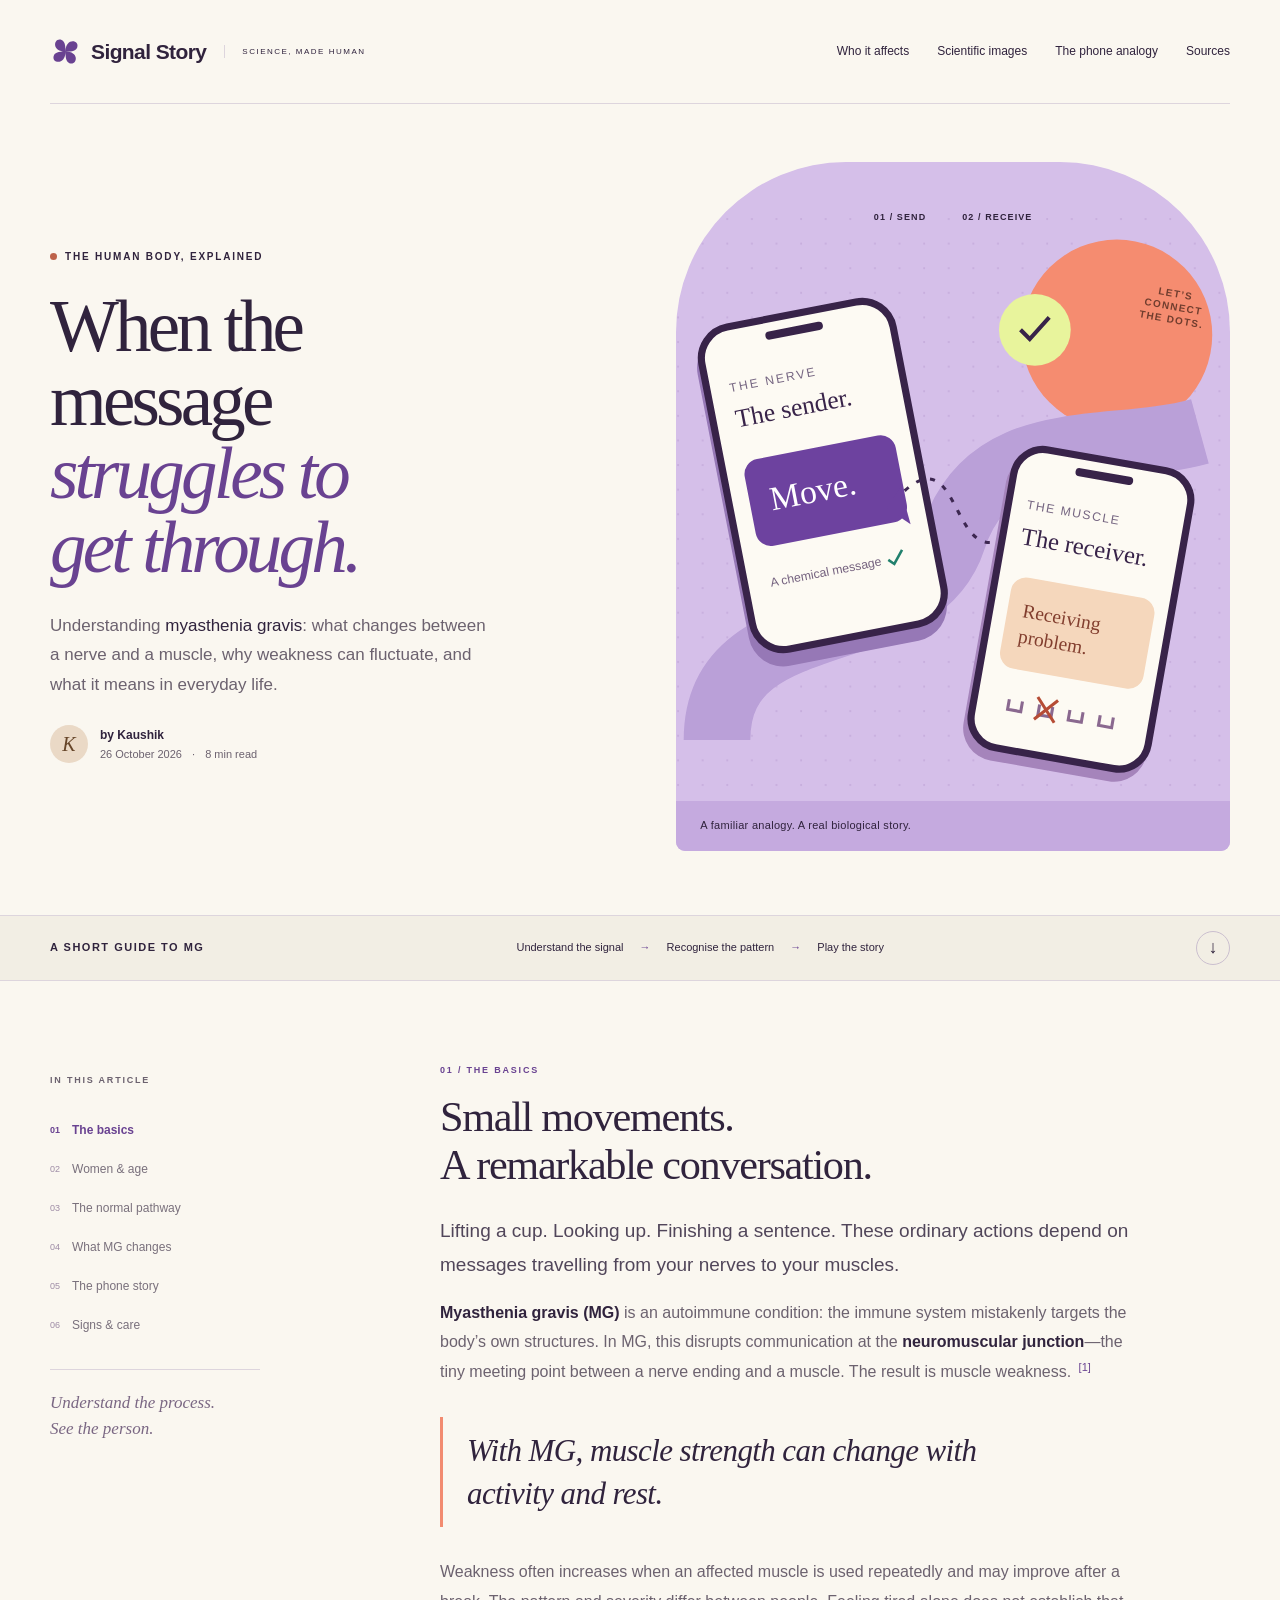
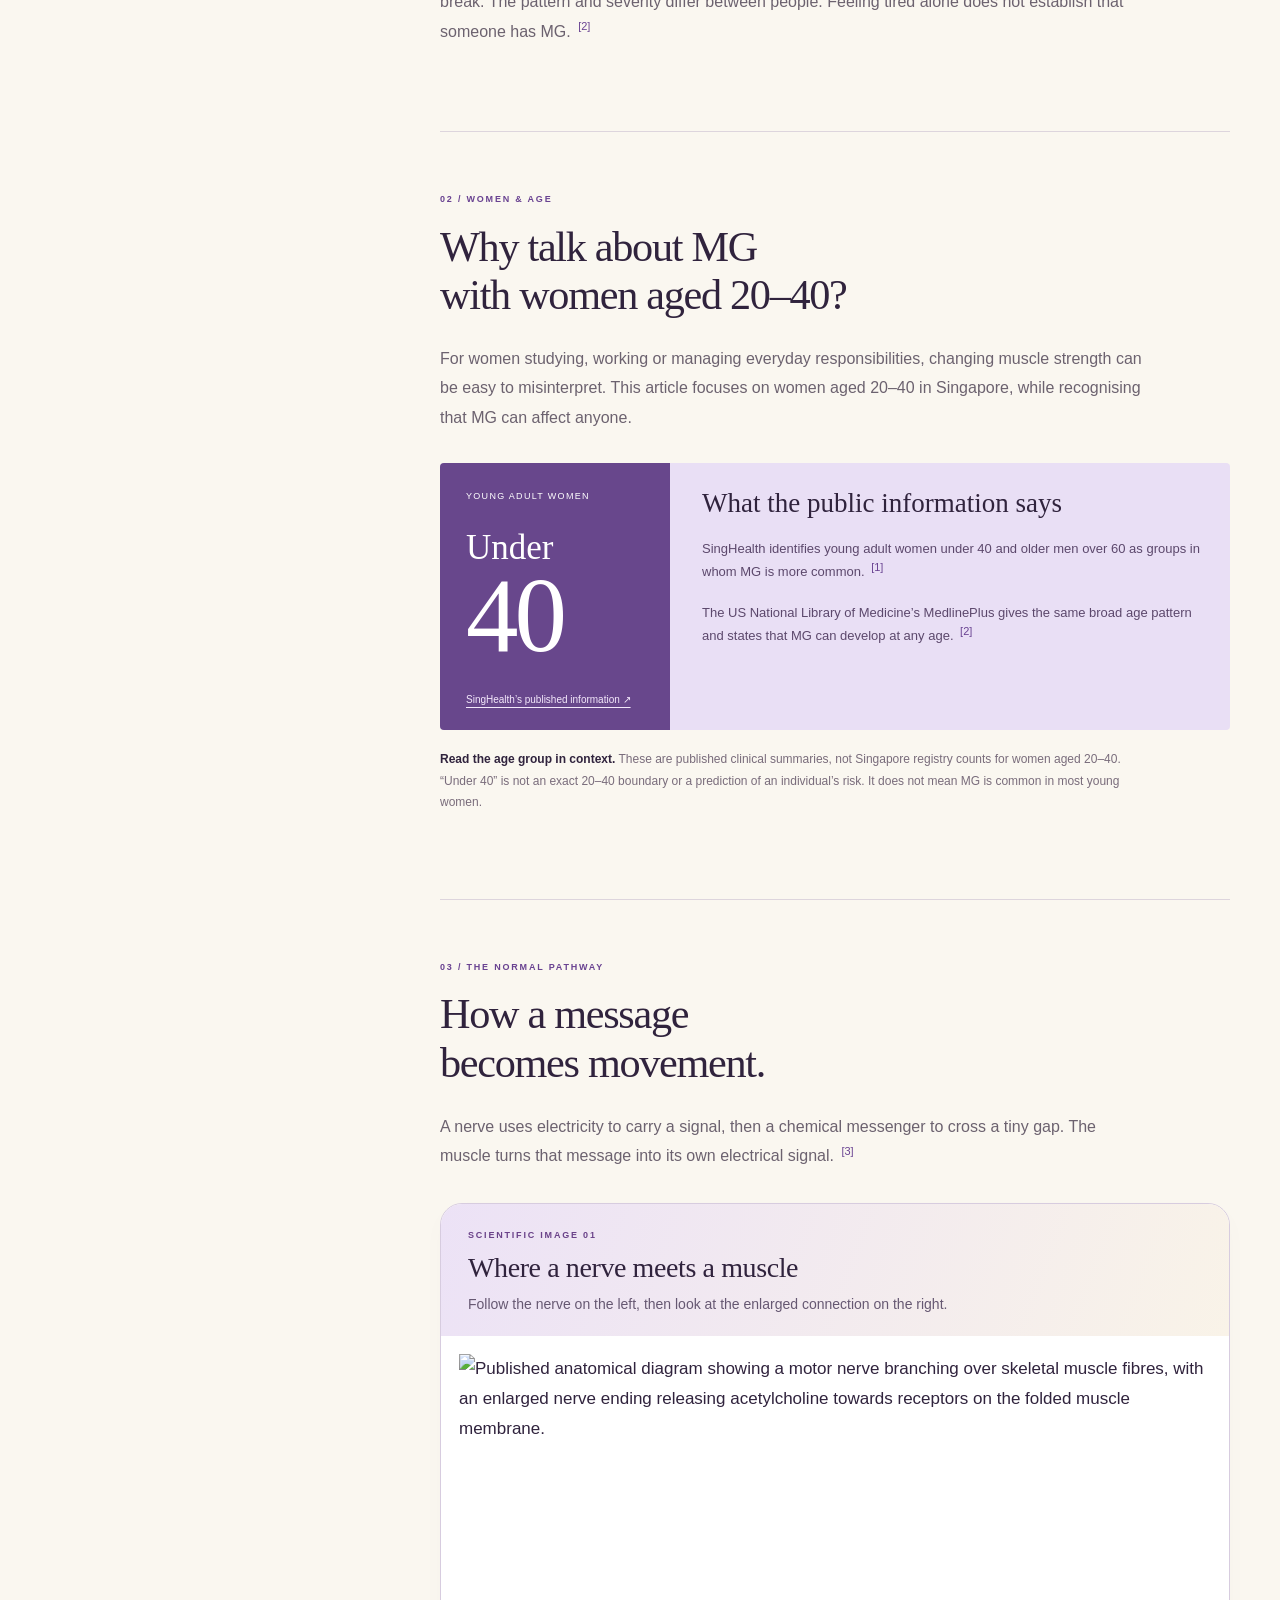
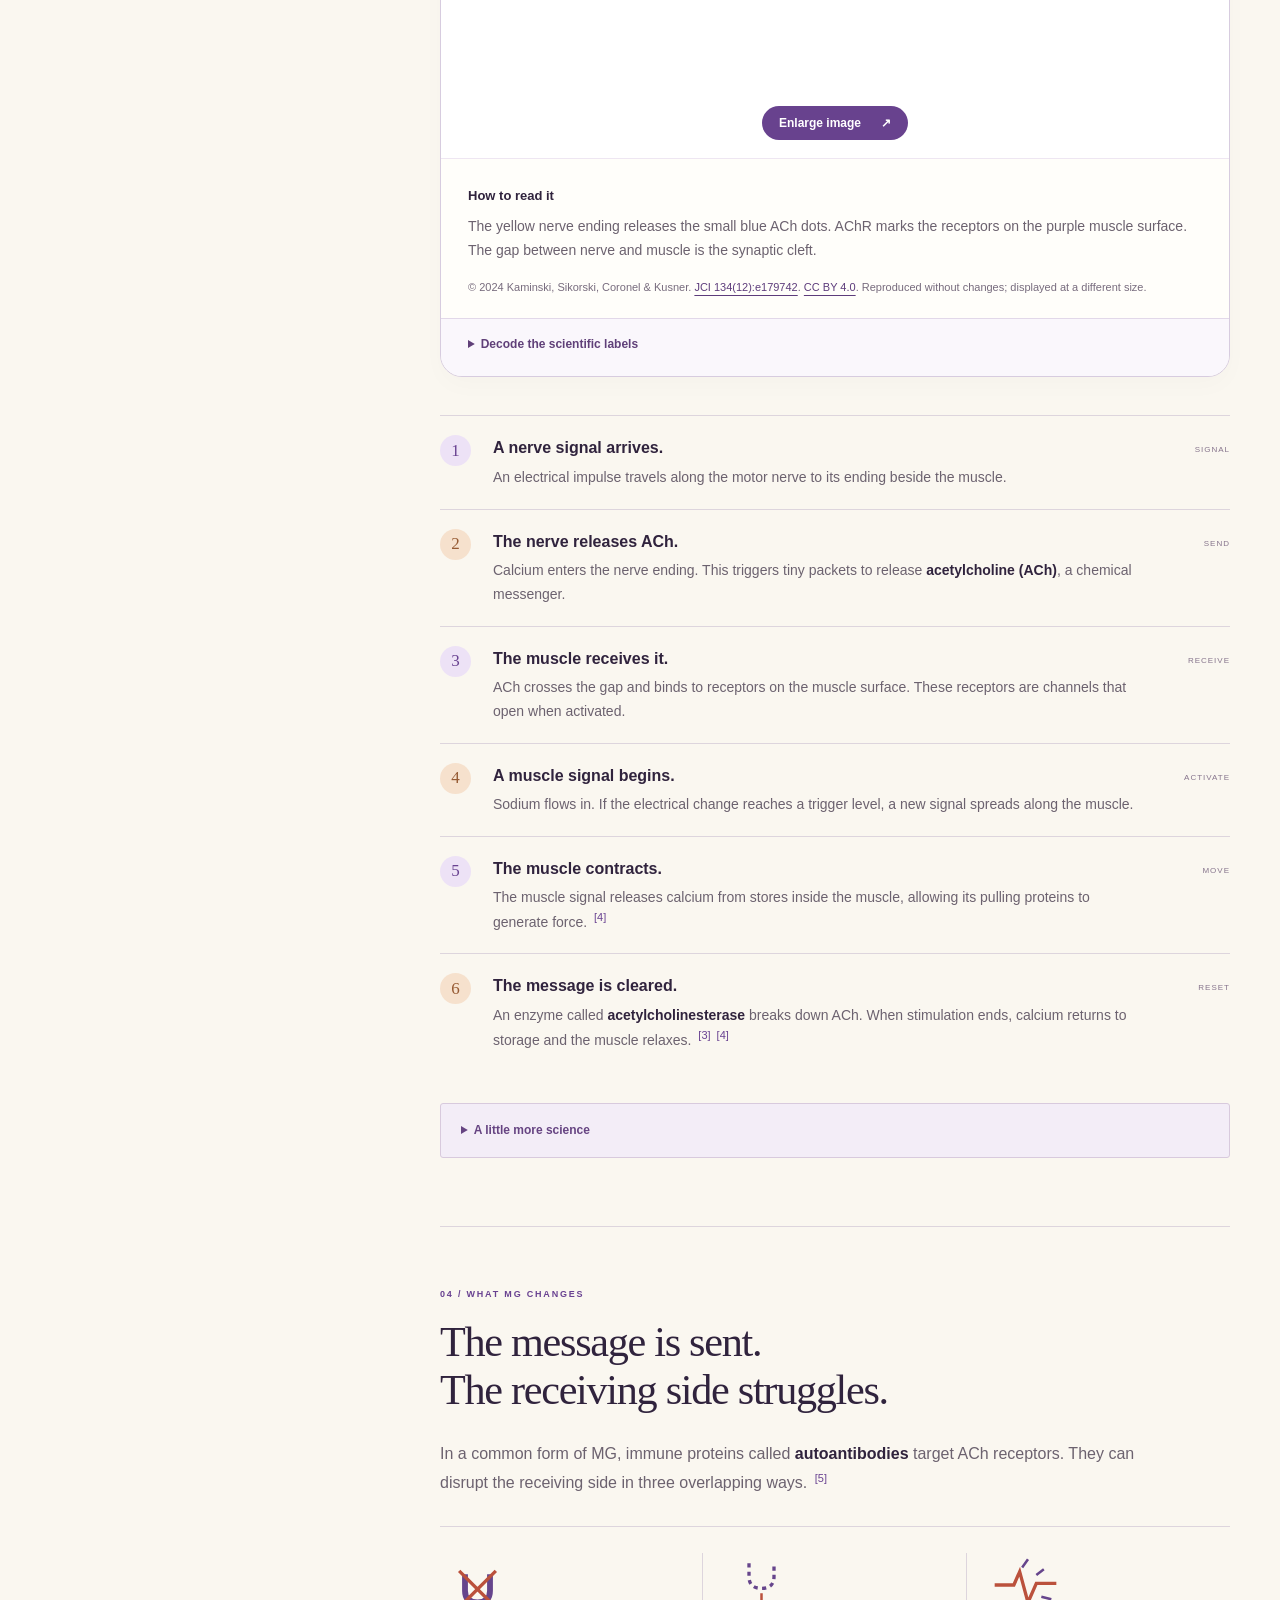
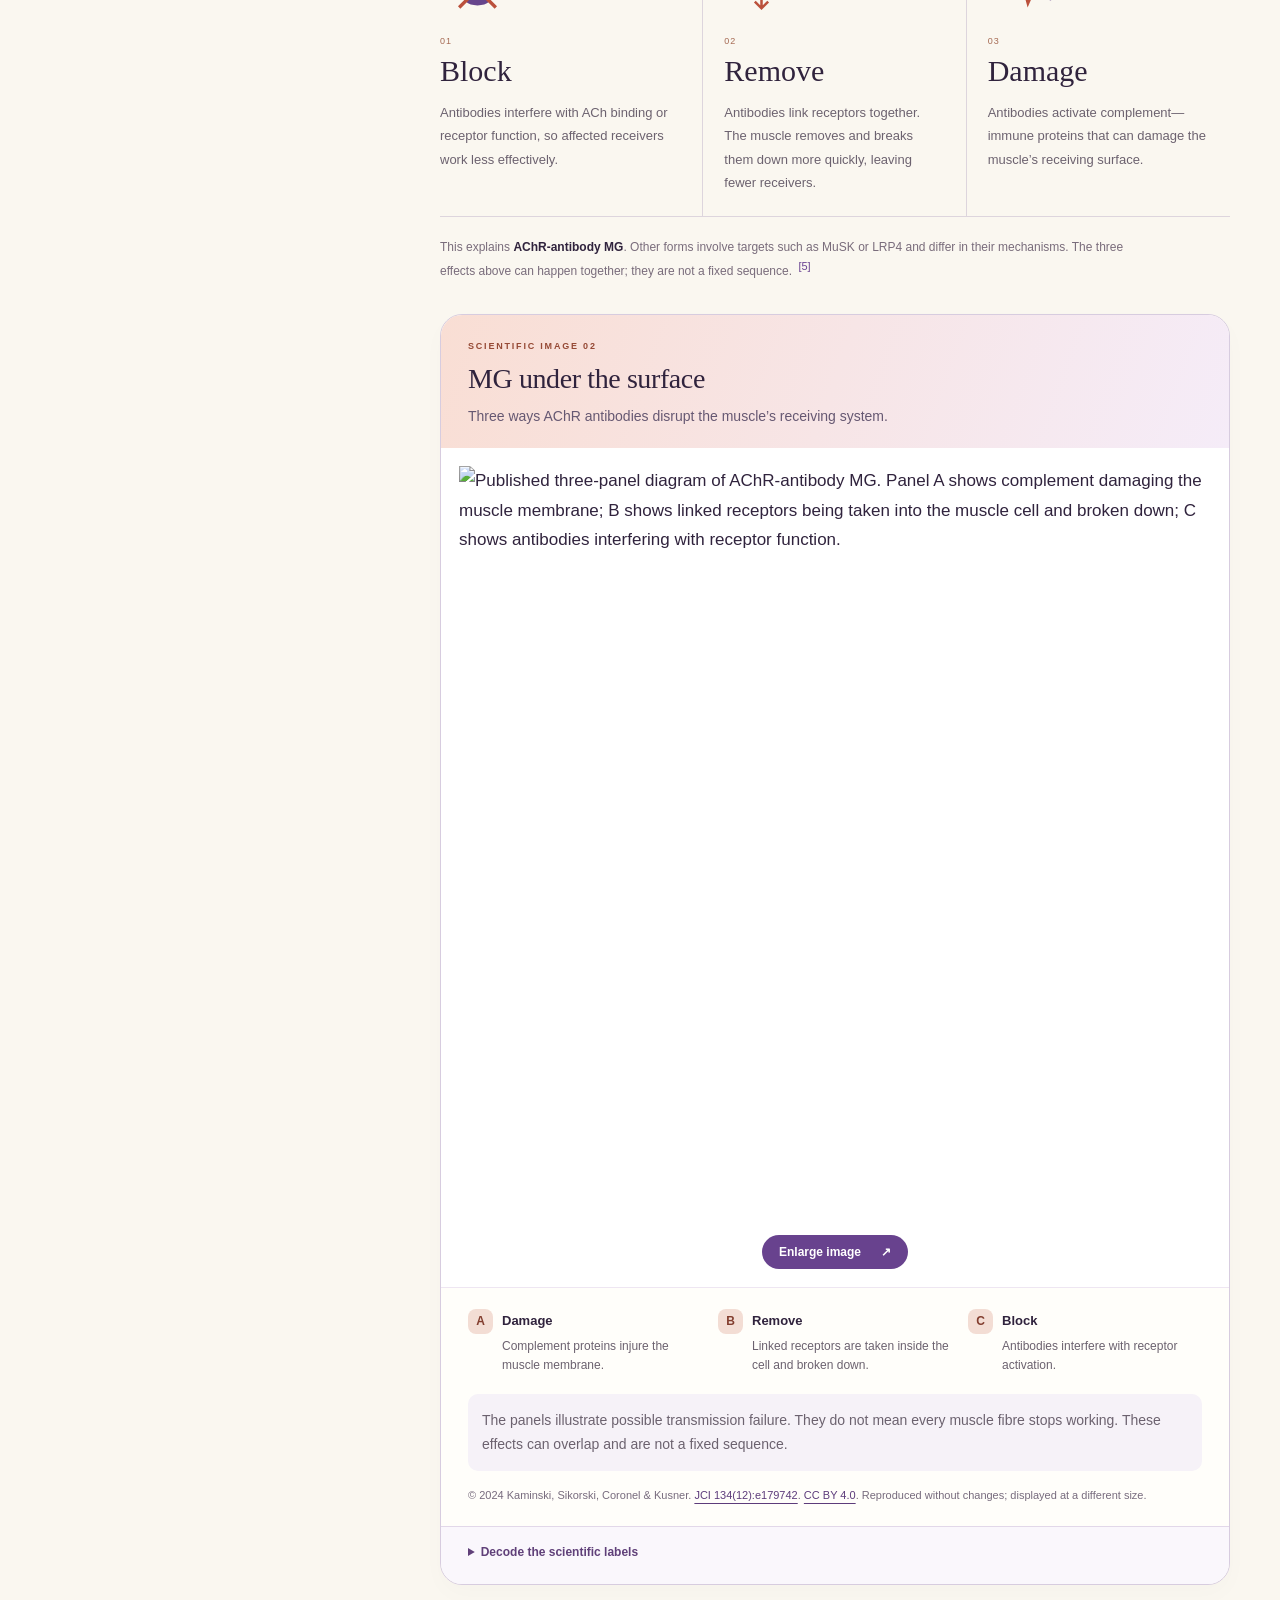
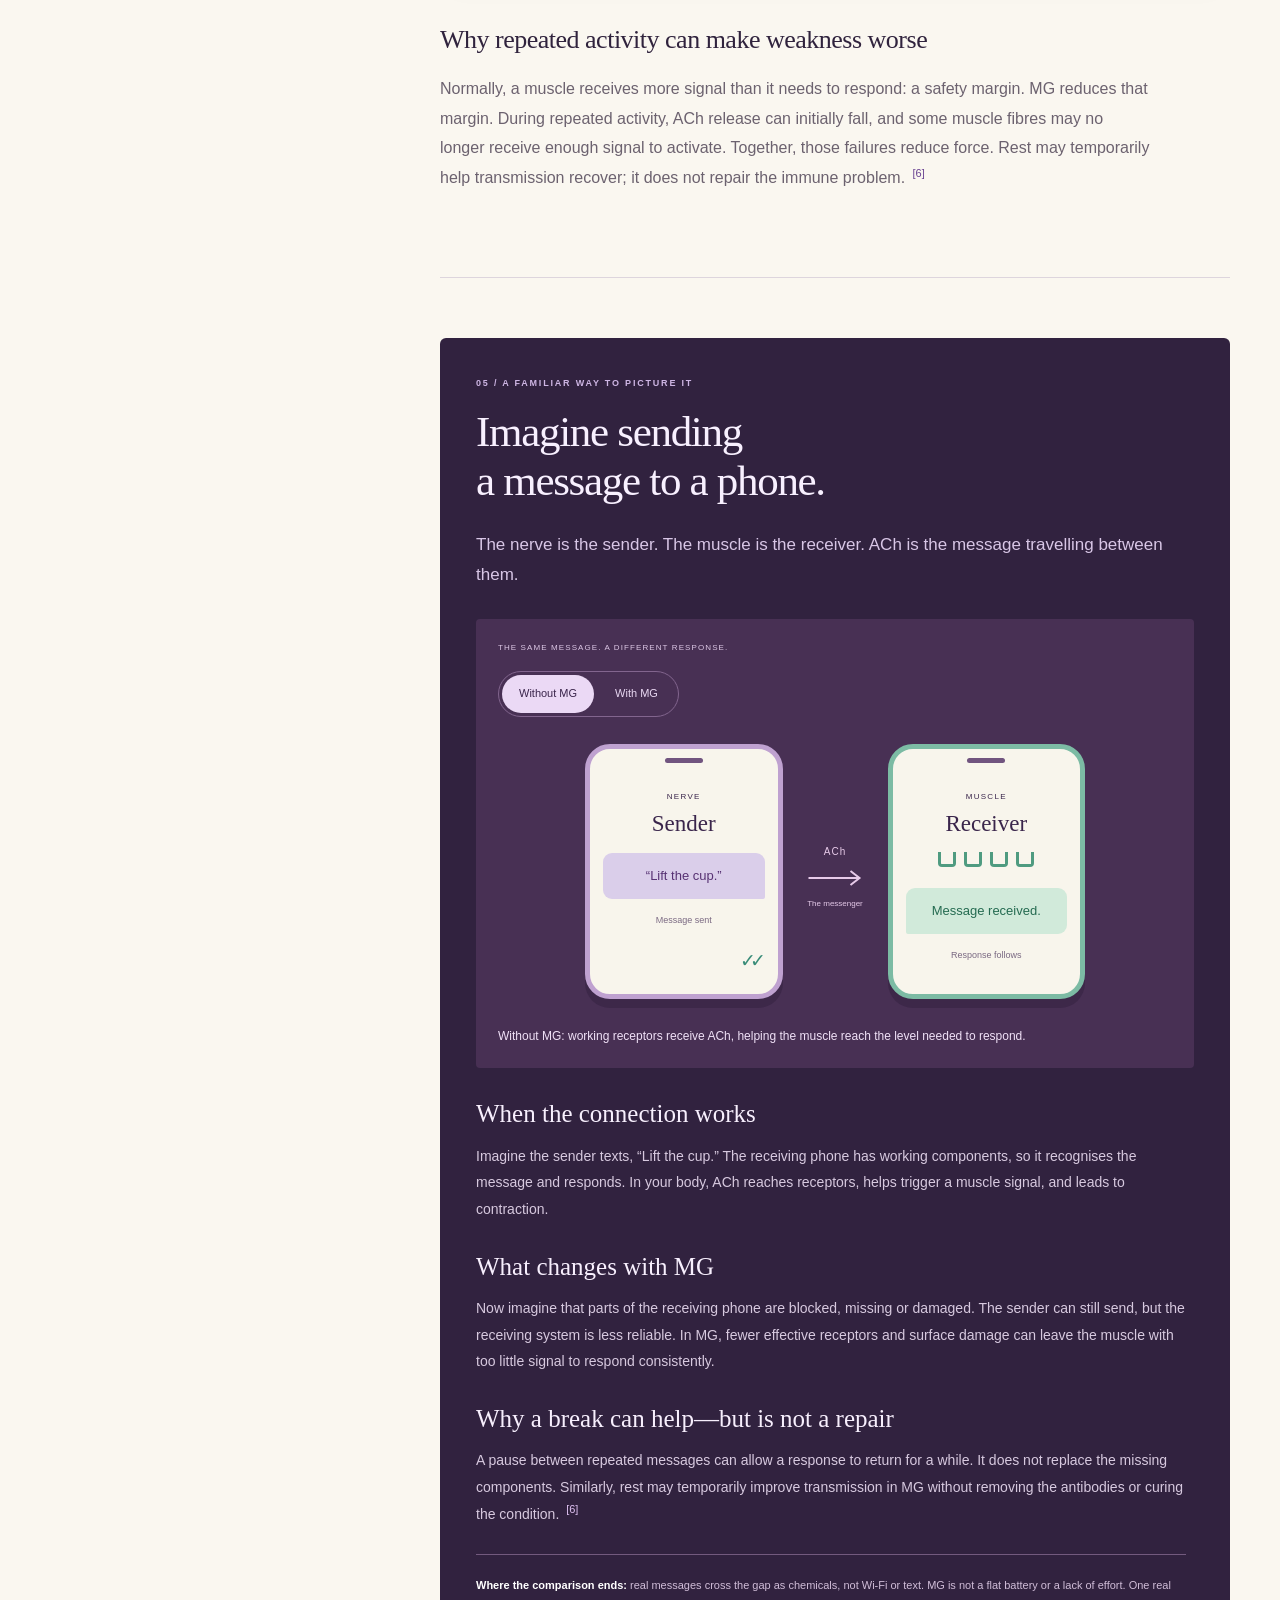
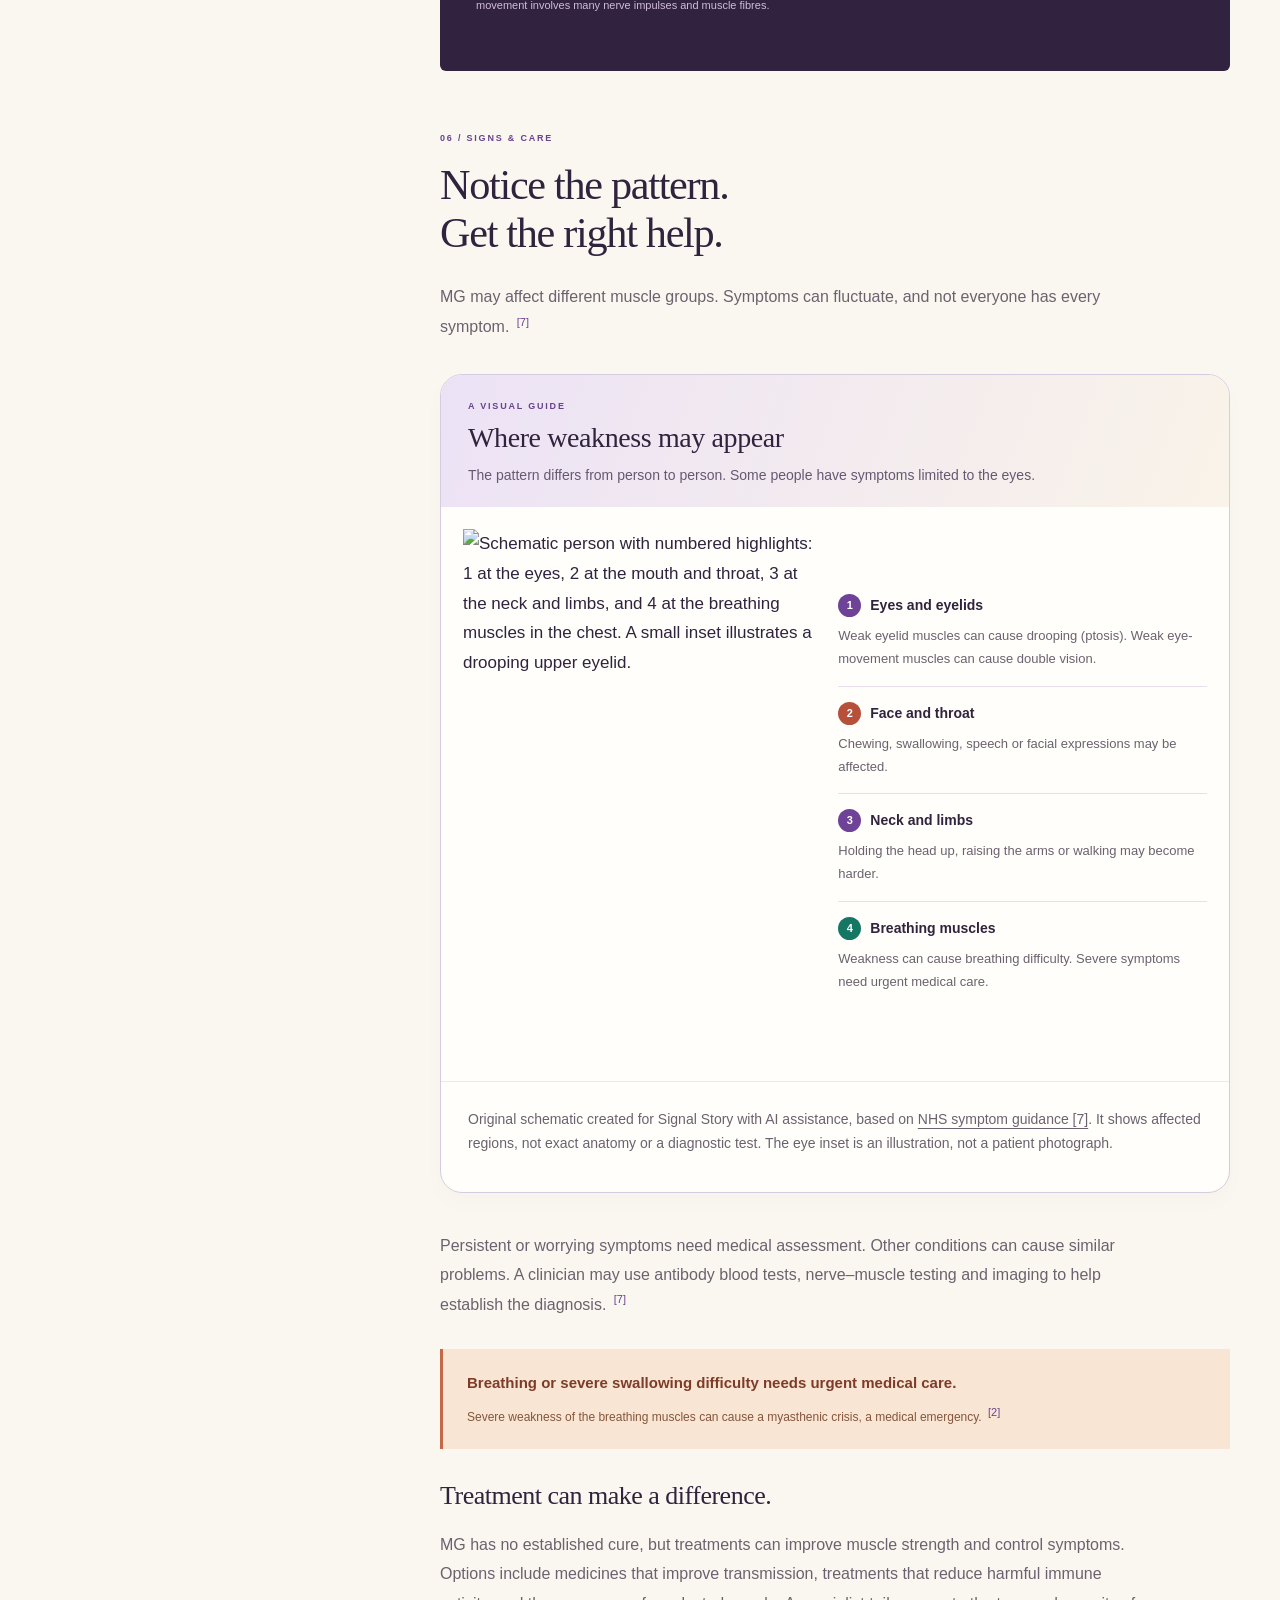
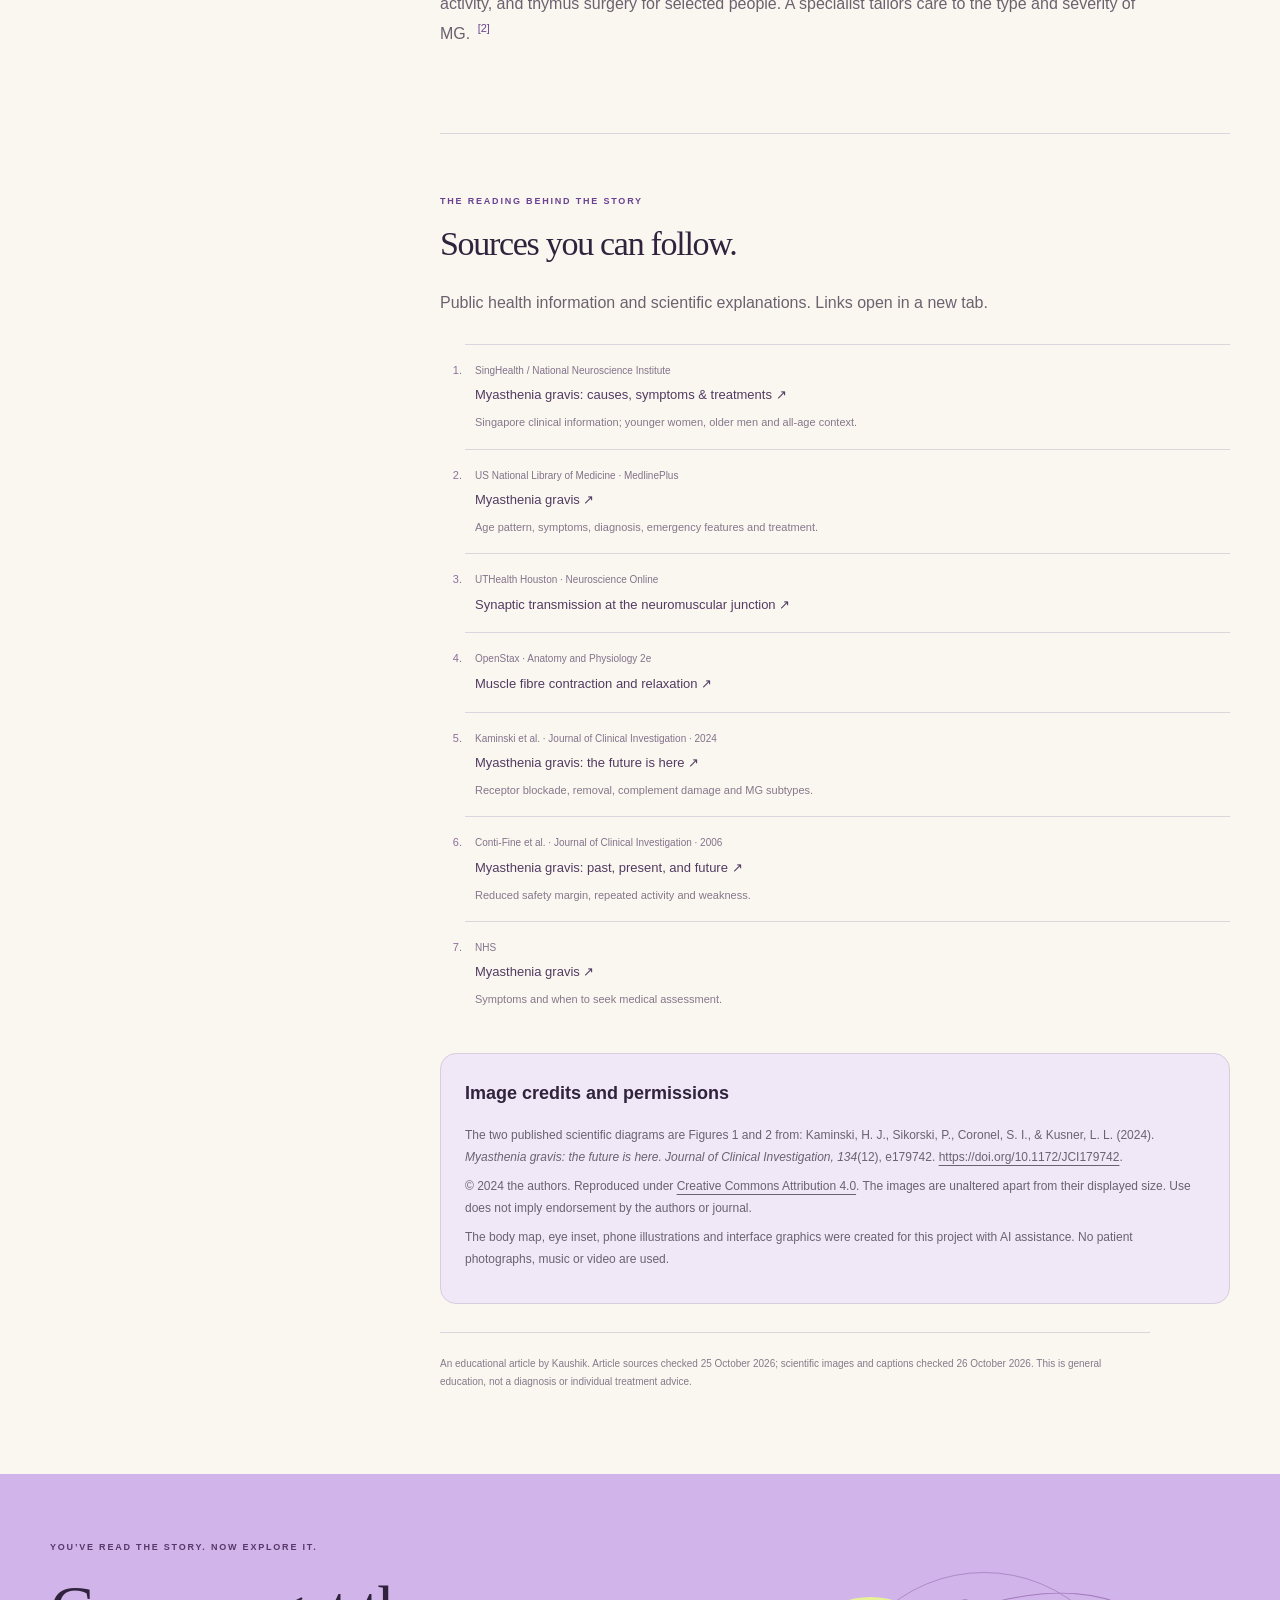
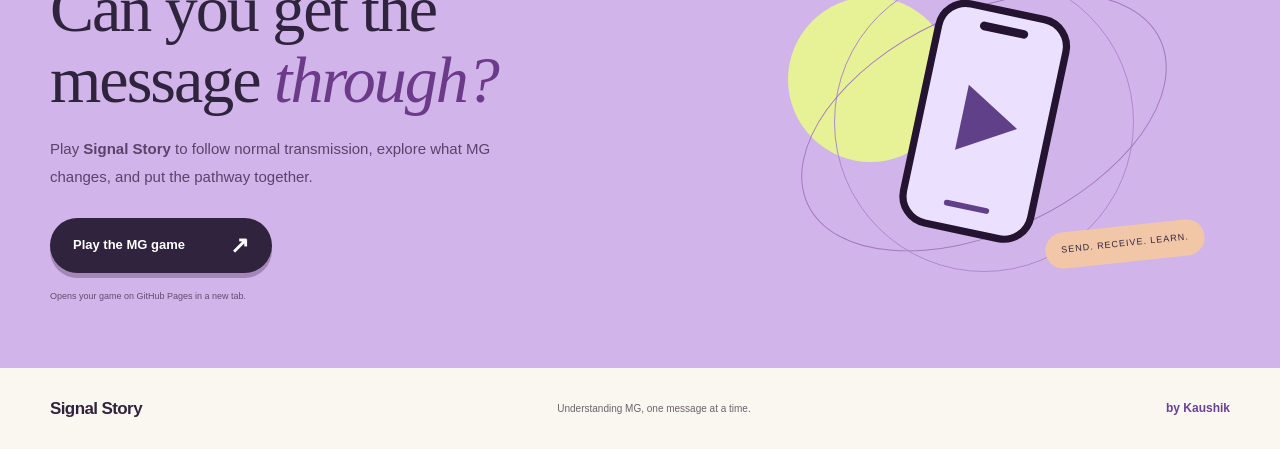
==== commit ff8059c4: "Add files via upload" ====
--- a/index.html
+++ b/index.html
@@ -9,10 +9,10 @@
 <body id="top">
 <a class="skip" href="#article">Skip to article</a>
 <div class="read-progress" aria-hidden="true"><span id="progress"></span></div>
-<header class="masthead shell"><a class="brand" href="#top" aria-label="Signal Story home"><svg viewBox="0 0 40 40" aria-hidden="true"><path d="M20 20C1 20 5 1 15 5c5 2 5 10 5 15Zm0 0C20 1 39 5 35 15c-2 5-10 5-15 5Zm0 0c19 0 15 19 5 15-5-2-5-10-5-15Zm0 0C20 39 1 35 5 25c2-5 10-5 15-5Z" fill="currentColor"/></svg>Signal Story<span class="brand-sub">SCIENCE, MADE HUMAN</span></a><nav aria-label="Main navigation"><a href="#women">Who it affects</a><a href="#analogy">The phone analogy</a><a href="#sources">Sources</a></nav></header>
+<header class="masthead shell"><a class="brand" href="#top" aria-label="Signal Story home"><svg viewBox="0 0 40 40" aria-hidden="true"><path d="M20 20C1 20 5 1 15 5c5 2 5 10 5 15Zm0 0C20 1 39 5 35 15c-2 5-10 5-15 5Zm0 0c19 0 15 19 5 15-5-2-5-10-5-15Zm0 0C20 39 1 35 5 25c2-5 10-5 15-5Z" fill="currentColor"/></svg>Signal Story<span class="brand-sub">SCIENCE, MADE HUMAN</span></a><nav aria-label="Main navigation"><a href="#women">Who it affects</a><a href="#junction-figure">Scientific images</a><a href="#analogy">The phone analogy</a><a href="#sources">Sources</a></nav></header>
 <main>
 <section class="hero shell" aria-labelledby="title">
-<div class="hero-copy"><div class="eyebrow"><span class="dot"></span>THE HUMAN BODY, EXPLAINED</div><h1 id="title">When the<br>message<br><em>struggles to<br> get through.</em></h1><p class="hero-deck">Understanding <strong>myasthenia gravis</strong>: what changes between a nerve and a muscle, why weakness can fluctuate, and what it means in everyday life.</p><div class="byline"><span class="avatar" aria-hidden="true">K</span><div><strong>by Kaushik</strong><span>25 October 2026 <i>·</i> <span id="readTime">7 min read</span></span></div></div></div>
+<div class="hero-copy"><div class="eyebrow"><span class="dot"></span>THE HUMAN BODY, EXPLAINED</div><h1 id="title">When the<br>message<br><em>struggles to<br> get through.</em></h1><p class="hero-deck">Understanding <strong>myasthenia gravis</strong>: what changes between a nerve and a muscle, why weakness can fluctuate, and what it means in everyday life.</p><div class="byline"><span class="avatar" aria-hidden="true">K</span><div><strong>by Kaushik</strong><span>26 October 2026 <i>·</i> <span id="readTime">7 min read</span></span></div></div></div>
 <figure class="hero-art"><div class="art-caption"><span>01 / SEND</span><span>02 / RECEIVE</span></div><svg viewBox="0 0 540 570" role="img" aria-labelledby="heroArtTitle heroArtDesc"><title id="heroArtTitle">A nerve and muscle imagined as two messaging phones</title><desc id="heroArtDesc">A sender phone says Move. A receiving phone has an interrupted connection. This is a visual analogy, not a medical diagram.</desc><defs><pattern id="dots" width="24" height="24" patternUnits="userSpaceOnUse"><circle cx="2" cy="2" r="1" fill="#8b66ac" opacity=".22"/></pattern></defs><rect width="540" height="570" fill="url(#dots)"/><circle cx="430" cy="115" r="93" fill="#f58c70"/><path d="M40 510C40 374 234 425 270 314s150-80 241-105" stroke="#baa0d8" stroke-width="65" fill="none"/><g transform="translate(50 91) rotate(-11 100 170)"><rect x="-6" y="6" width="196" height="330" rx="34" fill="#9678b6"/><rect width="190" height="320" rx="31" fill="#fdfaf3" stroke="#382349" stroke-width="7"/><rect x="66" y="12" width="57" height="8" rx="4" fill="#382349"/><text x="22" y="63" fill="#756581" font-size="12" font-family="Arial" letter-spacing="2">THE NERVE</text><text x="22" y="98" fill="#382349" font-size="25" font-family="Georgia">The sender.</text><rect x="20" y="132" width="150" height="86" rx="15" fill="#6d429f"/><path d="m150 203 20 20-3-37" fill="#6d429f"/><text x="40" y="184" fill="white" font-size="33" font-family="Georgia">Move.</text><text x="25" y="257" fill="#74617e" font-size="12" font-family="Arial">A chemical message</text><path d="m142 253 5 5 10-12" stroke="#21806d" stroke-width="2.5" fill="none"/></g><path d="M223 267c57-51 44 85 105 42" stroke="#3d2751" stroke-width="3" stroke-dasharray="5 9" fill="none"/><g transform="translate(307 235) rotate(10 87 150)"><rect x="-6" y="6" width="181" height="302" rx="32" fill="#a584bb"/><rect width="175" height="295" rx="29" fill="#fdfaf3" stroke="#382349" stroke-width="7"/><rect x="59" y="12" width="57" height="8" rx="4" fill="#382349"/><text x="18" y="60" fill="#756581" font-size="12" font-family="Arial" letter-spacing="1.5">THE MUSCLE</text><text x="18" y="95" fill="#382349" font-size="24" font-family="Georgia">The receiver.</text><rect x="17" y="126" width="142" height="90" rx="15" fill="#f5d7bc"/><text x="32" y="165" fill="#823e2e" font-size="19" font-family="Georgia">Receiving</text><text x="32" y="190" fill="#823e2e" font-size="19" font-family="Georgia">problem.</text><path d="M34 246v10h13v-10m17 0v10h13v-10m17 0v10h13v-10m17 0v10h13v-10" stroke="#8a688f" stroke-width="3" fill="none"/><path d="m61 239 20 22m0-22-20 22" stroke="#b64c35" stroke-width="3"/></g><g transform="translate(350 110)"><circle r="35" fill="#e8f49c"/><path d="m-14 0 9 9 19-21" stroke="#382349" stroke-width="4" fill="none"/></g></svg><figcaption>A familiar analogy. A real biological story.</figcaption><span class="art-sticker" aria-hidden="true">LET’S<br>CONNECT<br>THE DOTS.</span></figure>
 </section>
 <div class="intro-strip"><div class="shell"><span>A short guide to MG</span><span>Understand the signal <b>→</b> Recognise the pattern <b>→</b> Play the story</span><a href="#article" aria-label="Start reading the article">↓</a></div></div>
@@ -21,14 +21,26 @@
 <article id="article">
 <section id="basics" class="article-section"><div class="section-no">01 / THE BASICS</div><h2>Small movements.<br>A remarkable conversation.</h2><p class="lead">Lifting a cup. Looking up. Finishing a sentence. These ordinary actions depend on messages travelling from your nerves to your muscles.</p><p><strong>Myasthenia gravis (MG)</strong> is an autoimmune condition: the immune system mistakenly targets the body’s own structures. In MG, this disrupts communication at the <strong>neuromuscular junction</strong>—the tiny meeting point between a nerve ending and a muscle. The result is muscle weakness. <a class="ref" href="#source-1" aria-label="Source 1">[1]</a></p><blockquote>With MG, muscle strength can change with activity and rest.</blockquote><p>Weakness often increases when an affected muscle is used repeatedly and may improve after a break. The pattern and severity differ between people. Feeling tired alone does not establish that someone has MG. <a class="ref" href="#source-2" aria-label="Source 2">[2]</a></p></section>
 <section id="women" class="article-section"><div class="section-no">02 / WOMEN &amp; AGE</div><h2>Why talk about MG<br>with women aged 20–40?</h2><p>For women studying, working or managing everyday responsibilities, changing muscle strength can be easy to misinterpret. This article focuses on women aged 20–40 in Singapore, while recognising that MG can affect anyone.</p><div class="age-feature"><div class="age-number"><span>YOUNG ADULT WOMEN</span><strong>Under<br><b>40</b></strong><a href="https://www.singhealth.com.sg/symptoms-treatments/myasthenia-gravis" target="_blank" rel="noopener noreferrer">SingHealth’s published information ↗</a></div><div class="age-copy"><h3>What the public information says</h3><p>SingHealth identifies young adult women under 40 and older men over 60 as groups in whom MG is more common. <a class="ref" href="#source-1" aria-label="Source 1">[1]</a></p><p>The US National Library of Medicine’s MedlinePlus gives the same broad age pattern and states that MG can develop at any age. <a class="ref" href="#source-2" aria-label="Source 2">[2]</a></p></div></div><p class="context-note"><strong>Read the age group in context.</strong> These are published clinical summaries, not Singapore registry counts for women aged 20–40. “Under 40” is not an exact 20–40 boundary or a prediction of an individual’s risk. It does not mean MG is common in most young women.</p></section>
-<section id="normal" class="article-section"><div class="section-no">03 / THE NORMAL PATHWAY</div><h2>How a message<br>becomes movement.</h2><p>A nerve uses electricity to carry a signal, then a chemical messenger to cross a tiny gap. The muscle turns that message into its own electrical signal. <a class="ref" href="#source-3" aria-label="Source 3">[3]</a></p><ol class="pathway"><li><span class="step">1</span><div><h3>A nerve signal arrives.</h3><p>An electrical impulse travels along the motor nerve to its ending beside the muscle.</p></div><span class="path-tag">SIGNAL</span></li><li><span class="step">2</span><div><h3>The nerve releases ACh.</h3><p>Calcium enters the nerve ending. This triggers tiny packets to release <strong>acetylcholine (ACh)</strong>, a chemical messenger.</p></div><span class="path-tag">SEND</span></li><li><span class="step">3</span><div><h3>The muscle receives it.</h3><p>ACh crosses the gap and binds to receptors on the muscle surface. These receptors are channels that open when activated.</p></div><span class="path-tag">RECEIVE</span></li><li><span class="step">4</span><div><h3>A muscle signal begins.</h3><p>Sodium flows in. If the electrical change reaches a trigger level, a new signal spreads along the muscle.</p></div><span class="path-tag">ACTIVATE</span></li><li><span class="step">5</span><div><h3>The muscle contracts.</h3><p>The muscle signal releases calcium from stores inside the muscle, allowing its pulling proteins to generate force. <a class="ref" href="#source-4" aria-label="Source 4">[4]</a></p></div><span class="path-tag">MOVE</span></li><li><span class="step">6</span><div><h3>The message is cleared.</h3><p>An enzyme called <strong>acetylcholinesterase</strong> breaks down ACh. When stimulation ends, calcium returns to storage and the muscle relaxes. <a class="ref" href="#source-3" aria-label="Source 3">[3]</a><a class="ref" href="#source-4" aria-label="Source 4">[4]</a></p></div><span class="path-tag">RESET</span></li></ol><details class="science-note"><summary>A little more science</summary><p>ACh receptor channels allow sodium in and potassium out. The net electrical change is an <strong>end-plate potential</strong>. Reaching threshold starts a muscle action potential. Calcium entering the nerve and calcium released inside the muscle are separate events. ACh breakdown is rapid and overlaps with activation; the numbered steps simplify that timing. <a class="ref" href="#source-3">[3]</a><a class="ref" href="#source-4">[4]</a></p></details></section>
-<section id="changes" class="article-section"><div class="section-no">04 / WHAT MG CHANGES</div><h2>The message is sent.<br>The receiving side struggles.</h2><p>In a common form of MG, immune proteins called <strong>autoantibodies</strong> target ACh receptors. They can disrupt the receiving side in three overlapping ways. <a class="ref" href="#source-5" aria-label="Source 5">[5]</a></p><div class="mechanisms"><section><svg viewBox="0 0 90 70" aria-hidden="true"><path d="M30 22v20q0 14 15 14t15-14V22" stroke="#66458c" stroke-width="7" fill="none"/><path d="m23 18 44 44m0-44L23 62" stroke="#bb513c" stroke-width="4"/></svg><span>01</span><h3>Block</h3><p>Antibodies interfere with ACh binding or receptor function, so affected receivers work less effectively.</p></section><section><svg viewBox="0 0 90 70" aria-hidden="true"><path d="M30 9v16q0 14 15 14t15-14V9" stroke="#66458c" stroke-width="4" stroke-dasharray="5 5" fill="none"/><path d="M45 45v18m-8-8 8 8 8-8" stroke="#bb513c" stroke-width="3" fill="none"/></svg><span>02</span><h3>Remove</h3><p>Antibodies link receptors together. The muscle removes and breaks them down more quickly, leaving fewer receivers.</p></section><section><svg viewBox="0 0 90 70" aria-hidden="true"><path d="M8 35h23l7-16 10 37 10-23h24" stroke="#bb513c" stroke-width="4" fill="none"/><path d="m48 4-7 10m26 2-9 7m18 29-12-3" stroke="#66458c" stroke-width="3"/></svg><span>03</span><h3>Damage</h3><p>Antibodies activate complement—immune proteins that can damage the muscle’s receiving surface.</p></section></div><p class="context-note">This explains <strong>AChR-antibody MG</strong>. Other forms involve targets such as MuSK or LRP4 and differ in their mechanisms. The three effects above can happen together; they are not a fixed sequence. <a class="ref" href="#source-5">[5]</a></p><h3 class="subheading">Why repeated activity can make weakness worse</h3><p>Normally, a muscle receives more signal than it needs to respond: a safety margin. MG reduces that margin. During repeated activity, ACh release can initially fall, and some muscle fibres may no longer receive enough signal to activate. Together, those failures reduce force. Rest may temporarily help transmission recover; it does not repair the immune problem. <a class="ref" href="#source-6" aria-label="Source 6">[6]</a></p></section>
+<section id="normal" class="article-section"><div class="section-no">03 / THE NORMAL PATHWAY</div><h2>How a message<br>becomes movement.</h2><p>A nerve uses electricity to carry a signal, then a chemical messenger to cross a tiny gap. The muscle turns that message into its own electrical signal. <a class="ref" href="#source-3" aria-label="Source 3">[3]</a></p><figure class="science-figure" id="junction-figure">
+<div class="figure-heading"><span class="figure-label">SCIENTIFIC IMAGE 01</span><h3>Where a nerve meets a muscle</h3><p>Follow the nerve on the left, then look at the enlarged connection on the right.</p></div>
+<a class="figure-open" href="assets/jci-179742-figure-1.jpg" target="_blank" rel="noopener" data-figure="junction" aria-label="Enlarge the scientific diagram of the neuromuscular junction"><img src="assets/jci-179742-figure-1.jpg" width="1818" height="809" loading="lazy" decoding="async" alt="Published anatomical diagram showing a motor nerve branching over skeletal muscle fibres, with an enlarged nerve ending releasing acetylcholine towards receptors on the folded muscle membrane."><span class="enlarge-label">Enlarge image <span aria-hidden="true">↗</span></span></a>
+<figcaption><strong>How to read it</strong><p>The yellow nerve ending releases the small blue ACh dots. AChR marks the receptors on the purple muscle surface. The gap between nerve and muscle is the synaptic cleft.</p><span class="figure-credit">© 2024 Kaminski, Sikorski, Coronel &amp; Kusner. <a href="https://doi.org/10.1172/JCI179742" target="_blank" rel="noopener noreferrer">JCI 134(12):e179742</a>. <a href="https://creativecommons.org/licenses/by/4.0/" target="_blank" rel="noopener noreferrer">CC BY 4.0</a>. Reproduced without changes; displayed at a different size.</span></figcaption>
+<details class="figure-glossary"><summary>Decode the scientific labels</summary><dl><div><dt>NMJ</dt><dd>Neuromuscular junction: the connection between a nerve and a muscle.</dd></div><div><dt>ACh / AChR</dt><dd>Acetylcholine, the messenger / its receptor, which receives it.</dd></div><div><dt>Ca²⁺ / Na⁺</dt><dd>Calcium / sodium ions, which help transmit the signal.</dd></div><div><dt>Presynaptic membrane</dt><dd>The surface of the sending nerve ending.</dd></div><div><dt>MuSK, LRP4, agrin, DOK7 and rapsyn</dt><dd>Proteins involved in organising or maintaining the receiving system.</dd></div></dl></details></figure><ol class="pathway"><li><span class="step">1</span><div><h3>A nerve signal arrives.</h3><p>An electrical impulse travels along the motor nerve to its ending beside the muscle.</p></div><span class="path-tag">SIGNAL</span></li><li><span class="step">2</span><div><h3>The nerve releases ACh.</h3><p>Calcium enters the nerve ending. This triggers tiny packets to release <strong>acetylcholine (ACh)</strong>, a chemical messenger.</p></div><span class="path-tag">SEND</span></li><li><span class="step">3</span><div><h3>The muscle receives it.</h3><p>ACh crosses the gap and binds to receptors on the muscle surface. These receptors are channels that open when activated.</p></div><span class="path-tag">RECEIVE</span></li><li><span class="step">4</span><div><h3>A muscle signal begins.</h3><p>Sodium flows in. If the electrical change reaches a trigger level, a new signal spreads along the muscle.</p></div><span class="path-tag">ACTIVATE</span></li><li><span class="step">5</span><div><h3>The muscle contracts.</h3><p>The muscle signal releases calcium from stores inside the muscle, allowing its pulling proteins to generate force. <a class="ref" href="#source-4" aria-label="Source 4">[4]</a></p></div><span class="path-tag">MOVE</span></li><li><span class="step">6</span><div><h3>The message is cleared.</h3><p>An enzyme called <strong>acetylcholinesterase</strong> breaks down ACh. When stimulation ends, calcium returns to storage and the muscle relaxes. <a class="ref" href="#source-3" aria-label="Source 3">[3]</a><a class="ref" href="#source-4" aria-label="Source 4">[4]</a></p></div><span class="path-tag">RESET</span></li></ol><details class="science-note"><summary>A little more science</summary><p>ACh receptor channels allow sodium in and potassium out. The net electrical change is an <strong>end-plate potential</strong>. Reaching threshold starts a muscle action potential. Calcium entering the nerve and calcium released inside the muscle are separate events. ACh breakdown is rapid and overlaps with activation; the numbered steps simplify that timing. <a class="ref" href="#source-3">[3]</a><a class="ref" href="#source-4">[4]</a></p></details></section>
+<section id="changes" class="article-section"><div class="section-no">04 / WHAT MG CHANGES</div><h2>The message is sent.<br>The receiving side struggles.</h2><p>In a common form of MG, immune proteins called <strong>autoantibodies</strong> target ACh receptors. They can disrupt the receiving side in three overlapping ways. <a class="ref" href="#source-5" aria-label="Source 5">[5]</a></p><div class="mechanisms"><section><svg viewBox="0 0 90 70" aria-hidden="true"><path d="M30 22v20q0 14 15 14t15-14V22" stroke="#66458c" stroke-width="7" fill="none"/><path d="m23 18 44 44m0-44L23 62" stroke="#bb513c" stroke-width="4"/></svg><span>01</span><h3>Block</h3><p>Antibodies interfere with ACh binding or receptor function, so affected receivers work less effectively.</p></section><section><svg viewBox="0 0 90 70" aria-hidden="true"><path d="M30 9v16q0 14 15 14t15-14V9" stroke="#66458c" stroke-width="4" stroke-dasharray="5 5" fill="none"/><path d="M45 45v18m-8-8 8 8 8-8" stroke="#bb513c" stroke-width="3" fill="none"/></svg><span>02</span><h3>Remove</h3><p>Antibodies link receptors together. The muscle removes and breaks them down more quickly, leaving fewer receivers.</p></section><section><svg viewBox="0 0 90 70" aria-hidden="true"><path d="M8 35h23l7-16 10 37 10-23h24" stroke="#bb513c" stroke-width="4" fill="none"/><path d="m48 4-7 10m26 2-9 7m18 29-12-3" stroke="#66458c" stroke-width="3"/></svg><span>03</span><h3>Damage</h3><p>Antibodies activate complement—immune proteins that can damage the muscle’s receiving surface.</p></section></div><p class="context-note">This explains <strong>AChR-antibody MG</strong>. Other forms involve targets such as MuSK or LRP4 and differ in their mechanisms. The three effects above can happen together; they are not a fixed sequence. <a class="ref" href="#source-5">[5]</a></p><figure class="science-figure mg-figure" id="mg-figure">
+<div class="figure-heading"><span class="figure-label">SCIENTIFIC IMAGE 02</span><h3>MG under the surface</h3><p>Three ways AChR antibodies disrupt the muscle’s receiving system.</p></div>
+<a class="figure-open" href="assets/jci-179742-figure-2.jpg" target="_blank" rel="noopener" data-figure="mg" aria-label="Enlarge the scientific figure showing three antibody effects in myasthenia gravis"><img src="assets/jci-179742-figure-2.jpg" width="1734" height="1735" loading="lazy" decoding="async" alt="Published three-panel diagram of AChR-antibody MG. Panel A shows complement damaging the muscle membrane; B shows linked receptors being taken into the muscle cell and broken down; C shows antibodies interfering with receptor function."><span class="enlarge-label">Enlarge image <span aria-hidden="true">↗</span></span></a>
+<figcaption><div class="panel-key"><p><b>A</b><span><strong>Damage</strong>Complement proteins injure the muscle membrane.</span></p><p><b>B</b><span><strong>Remove</strong>Linked receptors are taken inside the cell and broken down.</span></p><p><b>C</b><span><strong>Block</strong>Antibodies interfere with receptor activation.</span></p></div><p class="figure-limit">The panels illustrate possible transmission failure. They do not mean every muscle fibre stops working. These effects can overlap and are not a fixed sequence.</p><span class="figure-credit">© 2024 Kaminski, Sikorski, Coronel &amp; Kusner. <a href="https://doi.org/10.1172/JCI179742" target="_blank" rel="noopener noreferrer">JCI 134(12):e179742</a>. <a href="https://creativecommons.org/licenses/by/4.0/" target="_blank" rel="noopener noreferrer">CC BY 4.0</a>. Reproduced without changes; displayed at a different size.</span></figcaption>
+<details class="figure-glossary"><summary>Decode the scientific labels</summary><dl><div><dt>IgG / AutoAb</dt><dd>Antibodies / autoantibodies directed against the body’s own structures.</dd></div><div><dt>MAC</dt><dd>Membrane attack complex: complement proteins that form a pore and damage the receiving membrane.</dd></div><div><dt>Antigenic modulation</dt><dd>Antibody-driven removal and breakdown of receptors.</dd></div><div><dt>Internalisation / degradation</dt><dd>Taking receptors inside the cell / breaking them down.</dd></div></dl></details></figure><h3 class="subheading">Why repeated activity can make weakness worse</h3><p>Normally, a muscle receives more signal than it needs to respond: a safety margin. MG reduces that margin. During repeated activity, ACh release can initially fall, and some muscle fibres may no longer receive enough signal to activate. Together, those failures reduce force. Rest may temporarily help transmission recover; it does not repair the immune problem. <a class="ref" href="#source-6" aria-label="Source 6">[6]</a></p></section>
 <section id="analogy" class="article-section analogy"><div class="section-no">05 / A FAMILIAR WAY TO PICTURE IT</div><h2>Imagine sending<br>a message to a phone.</h2><p class="lead">The nerve is the sender. The muscle is the receiver. ACh is the message travelling between them.</p><div class="phone-demo" id="phoneDemo"><div class="demo-top"><span>THE SAME MESSAGE. A DIFFERENT RESPONSE.</span><div class="mode-controls" role="group" aria-label="Compare the phone analogy"><button type="button" data-mode="normal" aria-pressed="true">Without MG</button><button type="button" data-mode="mg" aria-pressed="false">With MG</button></div></div><div class="phone-pair" aria-hidden="true"><div class="phone sender"><i></i><span>NERVE</span><h3>Sender</h3><div class="chat">“Lift the cup.”</div><small>Message sent</small><div class="sent-mark">✓✓</div></div><div class="message-path"><span>ACh</span><svg viewBox="0 0 60 22"><path d="M3 11h51m-9-7 9 7-9 7" fill="none" stroke="currentColor" stroke-width="2"/></svg><small>The messenger</small></div><div class="phone receiver"><i></i><span>MUSCLE</span><h3>Receiver</h3><div class="receivers"><b></b><b></b><b></b><b></b></div><div class="chat" id="receiverChat">Message received.</div><small id="receiverStatus">Response follows</small></div></div><p class="demo-description" id="demoDescription" aria-live="polite">Without MG: working receptors receive ACh, helping the muscle reach the level needed to respond.</p></div><div class="story-paragraphs"><h3>When the connection works</h3><p>Imagine the sender texts, “Lift the cup.” The receiving phone has working components, so it recognises the message and responds. In your body, ACh reaches receptors, helps trigger a muscle signal, and leads to contraction.</p><h3>What changes with MG</h3><p>Now imagine that parts of the receiving phone are blocked, missing or damaged. The sender can still send, but the receiving system is less reliable. In MG, fewer effective receptors and surface damage can leave the muscle with too little signal to respond consistently.</p><h3>Why a break can help—but is not a repair</h3><p>A pause between repeated messages can allow a response to return for a while. It does not replace the missing components. Similarly, rest may temporarily improve transmission in MG without removing the antibodies or curing the condition. <a class="ref" href="#source-6">[6]</a></p></div><p class="analogy-limit"><strong>Where the comparison ends:</strong> real messages cross the gap as chemicals, not Wi-Fi or text. MG is not a flat battery or a lack of effort. One real movement involves many nerve impulses and muscle fibres.</p></section>
-<section id="signs" class="article-section"><div class="section-no">06 / SIGNS &amp; CARE</div><h2>Notice the pattern.<br>Get the right help.</h2><p>MG may affect different muscle groups. Symptoms can fluctuate, and not everyone has every symptom. <a class="ref" href="#source-7" aria-label="Source 7">[7]</a></p><dl class="symptoms"><div><dt>Eyes &amp; eyelids</dt><dd>Drooping eyelids or double vision.</dd></div><div><dt>Face &amp; throat</dt><dd>Changes in speech, difficulty chewing or swallowing.</dd></div><div><dt>Arms, legs &amp; neck</dt><dd>Weakness during tasks such as holding the arms up or keeping the head raised.</dd></div><div><dt>Breathing muscles</dt><dd>Shortness of breath or serious breathing difficulty.</dd></div></dl><p>Persistent or worrying symptoms need medical assessment. Other conditions can cause similar problems. A clinician may use antibody blood tests, nerve–muscle testing and imaging to help establish the diagnosis. <a class="ref" href="#source-7">[7]</a></p><div class="urgent"><strong>Breathing or severe swallowing difficulty needs urgent medical care.</strong><p>Severe weakness of the breathing muscles can cause a myasthenic crisis, a medical emergency. <a class="ref" href="#source-2">[2]</a></p></div><h3 class="subheading">Treatment can make a difference.</h3><p>MG has no established cure, but treatments can improve muscle strength and control symptoms. Options include medicines that improve transmission, treatments that reduce harmful immune activity, and thymus surgery for selected people. A specialist tailors care to the type and severity of MG. <a class="ref" href="#source-2">[2]</a></p></section>
-<section id="sources" class="article-section sources"><div class="section-no">THE READING BEHIND THE STORY</div><h2>Sources you can follow.</h2><p>Public health information and scientific explanations. Links open in a new tab.</p><ol><li id="source-1"><a href="https://www.singhealth.com.sg/symptoms-treatments/myasthenia-gravis" target="_blank" rel="noopener noreferrer"><span>SingHealth / National Neuroscience Institute</span><strong>Myasthenia gravis: causes, symptoms &amp; treatments ↗</strong></a><p>Singapore clinical information; younger women, older men and all-age context.</p></li><li id="source-2"><a href="https://medlineplus.gov/myastheniagravis.html" target="_blank" rel="noopener noreferrer"><span>US National Library of Medicine · MedlinePlus</span><strong>Myasthenia gravis ↗</strong></a><p>Age pattern, symptoms, diagnosis, emergency features and treatment.</p></li><li id="source-3"><a href="https://nba.uth.tmc.edu/neuroscience/s1/chapter04.html" target="_blank" rel="noopener noreferrer"><span>UTHealth Houston · Neuroscience Online</span><strong>Synaptic transmission at the neuromuscular junction ↗</strong></a></li><li id="source-4"><a href="https://openstax.org/books/anatomy-and-physiology-2e/pages/10-3-muscle-fiber-contraction-and-relaxation" target="_blank" rel="noopener noreferrer"><span>OpenStax · Anatomy and Physiology 2e</span><strong>Muscle fibre contraction and relaxation ↗</strong></a></li><li id="source-5"><a href="https://www.jci.org/articles/view/179742" target="_blank" rel="noopener noreferrer"><span>Kaminski et al. · Journal of Clinical Investigation · 2024</span><strong>Myasthenia gravis: the future is here ↗</strong></a><p>Receptor blockade, removal, complement damage and MG subtypes.</p></li><li id="source-6"><a href="https://www.jci.org/articles/view/29894" target="_blank" rel="noopener noreferrer"><span>Conti-Fine et al. · Journal of Clinical Investigation · 2006</span><strong>Myasthenia gravis: past, present, and future ↗</strong></a><p>Reduced safety margin, repeated activity and weakness.</p></li><li id="source-7"><a href="https://www.nhs.uk/conditions/myasthenia-gravis/" target="_blank" rel="noopener noreferrer"><span>NHS</span><strong>Myasthenia gravis ↗</strong></a><p>Symptoms and when to seek medical assessment.</p></li></ol><p class="editorial-note">An educational article by Kaushik. Sources checked 25 October 2026. This is general education, not a diagnosis or individual treatment advice.</p></section>
+<section id="signs" class="article-section"><div class="section-no">06 / SIGNS &amp; CARE</div><h2>Notice the pattern.<br>Get the right help.</h2><p>MG may affect different muscle groups. Symptoms can fluctuate, and not everyone has every symptom. <a class="ref" href="#source-7" aria-label="Source 7">[7]</a></p><figure class="body-map science-figure" id="body-map">
+<div class="figure-heading"><span class="figure-label">A VISUAL GUIDE</span><h3>Where weakness may appear</h3><p>The pattern differs from person to person. Some people have symptoms limited to the eyes.</p></div>
+<div class="body-map-grid"><img src="assets/mg-muscle-groups.svg" width="430" height="650" loading="lazy" alt="Schematic person with numbered highlights: 1 at the eyes, 2 at the mouth and throat, 3 at the neck and limbs, and 4 at the breathing muscles in the chest. A small inset illustrates a drooping upper eyelid."><dl class="body-key"><div><dt><b>1</b>Eyes and eyelids</dt><dd>Weak eyelid muscles can cause drooping (ptosis). Weak eye-movement muscles can cause double vision.</dd></div><div><dt><b>2</b>Face and throat</dt><dd>Chewing, swallowing, speech or facial expressions may be affected.</dd></div><div><dt><b>3</b>Neck and limbs</dt><dd>Holding the head up, raising the arms or walking may become harder.</dd></div><div><dt><b>4</b>Breathing muscles</dt><dd>Weakness can cause breathing difficulty. Severe symptoms need urgent medical care.</dd></div></dl></div>
+<figcaption><p>Original schematic created for Signal Story with AI assistance, based on <a href="#source-7">NHS symptom guidance [7]</a>. It shows affected regions, not exact anatomy or a diagnostic test. The eye inset is an illustration, not a patient photograph.</p></figcaption></figure><p>Persistent or worrying symptoms need medical assessment. Other conditions can cause similar problems. A clinician may use antibody blood tests, nerve–muscle testing and imaging to help establish the diagnosis. <a class="ref" href="#source-7">[7]</a></p><div class="urgent"><strong>Breathing or severe swallowing difficulty needs urgent medical care.</strong><p>Severe weakness of the breathing muscles can cause a myasthenic crisis, a medical emergency. <a class="ref" href="#source-2">[2]</a></p></div><h3 class="subheading">Treatment can make a difference.</h3><p>MG has no established cure, but treatments can improve muscle strength and control symptoms. Options include medicines that improve transmission, treatments that reduce harmful immune activity, and thymus surgery for selected people. A specialist tailors care to the type and severity of MG. <a class="ref" href="#source-2">[2]</a></p></section>
+<section id="sources" class="article-section sources"><div class="section-no">THE READING BEHIND THE STORY</div><h2>Sources you can follow.</h2><p>Public health information and scientific explanations. Links open in a new tab.</p><ol><li id="source-1"><a href="https://www.singhealth.com.sg/symptoms-treatments/myasthenia-gravis" target="_blank" rel="noopener noreferrer"><span>SingHealth / National Neuroscience Institute</span><strong>Myasthenia gravis: causes, symptoms &amp; treatments ↗</strong></a><p>Singapore clinical information; younger women, older men and all-age context.</p></li><li id="source-2"><a href="https://medlineplus.gov/myastheniagravis.html" target="_blank" rel="noopener noreferrer"><span>US National Library of Medicine · MedlinePlus</span><strong>Myasthenia gravis ↗</strong></a><p>Age pattern, symptoms, diagnosis, emergency features and treatment.</p></li><li id="source-3"><a href="https://nba.uth.tmc.edu/neuroscience/s1/chapter04.html" target="_blank" rel="noopener noreferrer"><span>UTHealth Houston · Neuroscience Online</span><strong>Synaptic transmission at the neuromuscular junction ↗</strong></a></li><li id="source-4"><a href="https://openstax.org/books/anatomy-and-physiology-2e/pages/10-3-muscle-fiber-contraction-and-relaxation" target="_blank" rel="noopener noreferrer"><span>OpenStax · Anatomy and Physiology 2e</span><strong>Muscle fibre contraction and relaxation ↗</strong></a></li><li id="source-5"><a href="https://www.jci.org/articles/view/179742" target="_blank" rel="noopener noreferrer"><span>Kaminski et al. · Journal of Clinical Investigation · 2024</span><strong>Myasthenia gravis: the future is here ↗</strong></a><p>Receptor blockade, removal, complement damage and MG subtypes.</p></li><li id="source-6"><a href="https://www.jci.org/articles/view/29894" target="_blank" rel="noopener noreferrer"><span>Conti-Fine et al. · Journal of Clinical Investigation · 2006</span><strong>Myasthenia gravis: past, present, and future ↗</strong></a><p>Reduced safety margin, repeated activity and weakness.</p></li><li id="source-7"><a href="https://www.nhs.uk/conditions/myasthenia-gravis/" target="_blank" rel="noopener noreferrer"><span>NHS</span><strong>Myasthenia gravis ↗</strong></a><p>Symptoms and when to seek medical assessment.</p></li></ol><div class="image-credits" id="image-credits"><h3>Image credits and permissions</h3><p>The two published scientific diagrams are Figures 1 and 2 from: Kaminski, H. J., Sikorski, P., Coronel, S. I., &amp; Kusner, L. L. (2024). <em>Myasthenia gravis: the future is here.</em> <em>Journal of Clinical Investigation, 134</em>(12), e179742. <a href="https://doi.org/10.1172/JCI179742" target="_blank" rel="noopener noreferrer">https://doi.org/10.1172/JCI179742</a>.</p><p>© 2024 the authors. Reproduced under <a href="https://creativecommons.org/licenses/by/4.0/" target="_blank" rel="noopener noreferrer">Creative Commons Attribution 4.0</a>. The images are unaltered apart from their displayed size. Use does not imply endorsement by the authors or journal.</p><p>The body map, eye inset, phone illustrations and interface graphics were created for this project with AI assistance. No patient photographs, music or video are used.</p></div><p class="editorial-note">An educational article by Kaushik. Article sources checked 25 October 2026; scientific images and captions checked 26 October 2026. This is general education, not a diagnosis or individual treatment advice.</p></section>
 </article>
 </div>
 <section class="game-cta" id="play" aria-labelledby="playTitle"><div class="shell cta-layout"><div><div class="eyebrow">YOU’VE READ THE STORY. NOW EXPLORE IT.</div><h2 id="playTitle">Can you get the<br>message <em>through?</em></h2><p>Play <strong>Signal Story</strong> to follow normal transmission, explore what MG changes, and put the pathway together.</p><a class="game-button" href="https://quantumnandulaasdad.github.io/Mg-Game/" target="_blank" rel="noopener noreferrer">Play the MG game <span aria-hidden="true">↗</span></a><span class="external-note">Opens your game on GitHub Pages in a new tab.</span></div><div class="cta-art" aria-hidden="true"><span class="orbit orbit-one"></span><span class="orbit orbit-two"></span><svg viewBox="0 0 160 180"><rect x="35" y="12" width="90" height="155" rx="19" fill="#ece0ff" stroke="#241431" stroke-width="5"/><rect x="63" y="22" width="34" height="6" rx="3" fill="#241431"/><path d="m64 67 39 23-39 23V67Z" fill="#61408a"/><path d="M66 150h28" stroke="#61408a" stroke-width="4" stroke-linecap="round"/></svg><span class="cta-badge">SEND. RECEIVE. LEARN.</span></div></div></section>
 </main><footer class="site-footer shell"><a class="brand" href="#top">Signal Story</a><span>Understanding MG, one message at a time.</span><strong>by Kaushik</strong></footer>
+<dialog class="image-dialog" id="imageDialog" aria-labelledby="imageDialogTitle"><div class="image-dialog-head"><h2 id="imageDialogTitle">Scientific image</h2><button type="button" id="closeImage">Close <span aria-hidden="true">×</span></button></div><p class="zoom-hint">Scroll to explore the figure. On a phone, use two fingers to zoom.</p><div class="image-scroll"><img id="expandedImage" alt=""></div><p class="dialog-credit">© 2024 Kaminski et al. · <a href="https://doi.org/10.1172/JCI179742" target="_blank" rel="noopener noreferrer">JCI</a> · <a href="https://creativecommons.org/licenses/by/4.0/" target="_blank" rel="noopener noreferrer">CC BY 4.0</a> · Image unchanged.</p></dialog>
 <script src="app.js"></script>
 </body></html>
--- a/styles.css
+++ b/styles.css
@@ -7,3 +7,33 @@
 @media print{.masthead nav,.contents,.intro-strip,.read-progress,.game-cta,.mode-controls{display:none!important}.shell{width:100%}.hero{padding:20px 0;grid-template-columns:1fr 1fr}.hero h1{font-size:43px}.reading-layout{display:block;padding-top:20px}.article-section{break-inside:auto;margin-bottom:25px;padding-bottom:25px}.analogy{background:white;color:#30233d;border:1px solid #ddd}.analogy h2,.analogy h3,.analogy p,.analogy strong,.analogy .section-no{color:#30233d}.article-section h2{font-size:30px}.article-section p{font-size:12px}.phone-demo{display:none}.site-footer{padding:20px 0}.sources a{overflow-wrap:anywhere}}
 
 .message-path svg{width:100%;height:22px;margin-top:5px}.article-section>p{font-size:16px}@media(max-width:580px){.message-path small{display:none}.article-section>p{font-size:14px}.article-section>.lead{font-size:17px}.analogy>.lead{font-size:16px}.sources>p{font-size:13px}}
+
+/* Scientific imagery and accessible figure viewer */
+.science-figure{margin:32px 0 38px;border:1px solid #d7ccdf;border-radius:22px;overflow:hidden;background:#fffefa;box-shadow:0 9px 25px #32233d05}
+.figure-heading{padding:24px 27px 20px;background:linear-gradient(110deg,#ece2f6,#f9f3e8)}
+.figure-label{font-size:9px;letter-spacing:1.8px;font-weight:700;color:#6a4289;display:block;margin-bottom:7px}
+.article-section .figure-heading h3{font:400 28px/1.2 var(--serif);margin:0 0 9px;letter-spacing:-.4px}
+.article-section .figure-heading p{font-size:14px;line-height:1.65;margin:0;color:#665872}
+.figure-open{display:block;position:relative;background:#fff;padding:18px;text-decoration:none;cursor:zoom-in}
+.figure-open img{display:block;width:100%;height:auto}.figure-open:hover .enlarge-label{background:#4f2c71}
+.enlarge-label{display:flex;gap:20px;align-items:center;justify-content:center;width:max-content;margin:17px auto 0;background:#68428e;color:#fff;border-radius:99px;padding:8px 17px;font:600 12px/1.5 var(--sans)}
+.science-figure figcaption{padding:21px 27px;border-top:1px solid #eee6f2}
+.science-figure figcaption>strong{font-size:13px}.article-section .science-figure figcaption p{font-size:14px;line-height:1.75;margin:4px 0 15px}
+.figure-credit{display:block;color:#776b7d;font-size:11px;line-height:1.8}.figure-credit a{color:#5d3c7b}
+.figure-glossary{border-top:1px solid #e2d8e9;background:#faf7fc;padding:0 27px 6px}
+.figure-glossary summary{font-size:12px;font-weight:700;color:#604079;cursor:pointer;padding:15px 0;min-height:48px}
+.figure-glossary dl{margin:0 0 15px}.figure-glossary dl div{margin:0 0 12px}.figure-glossary dt{font-size:12px;font-weight:bold}.figure-glossary dd{font-size:12px;line-height:1.7;color:var(--muted);margin:2px 0 0}
+.mg-figure .figure-heading{background:linear-gradient(110deg,#f9ded4,#f5ecf8)}.mg-figure .figure-label{color:#964a36}
+.panel-key{display:grid;grid-template-columns:repeat(3,1fr);gap:16px}.article-section .panel-key p{display:flex;gap:9px;font-size:12px!important;margin:0 0 14px!important;line-height:1.6!important}
+.panel-key b{display:grid;place-items:center;flex-shrink:0;width:25px;height:25px;border-radius:8px;background:#f3ddd4;color:#823d2e;font-size:12px}.panel-key strong{display:block;font-size:13px;margin:2px 0 5px}
+.article-section p.figure-limit{padding:14px;background:#f6f2f8;border-radius:10px;font-size:12px}
+.body-map-grid{display:grid;grid-template-columns:.95fr 1fr;gap:25px;padding:22px;align-items:center}.body-map-grid>img{display:block;width:100%;height:auto}
+.body-key{margin:0}.body-key>div{padding:15px 0;border-bottom:1px solid #e8dfeb}.body-key>div:first-child{padding-top:0}.body-key>div:last-child{border-bottom:0;padding-bottom:0}
+.body-key dt{display:flex;gap:9px;align-items:center;font-size:14px;font-weight:bold;line-height:1.4}.body-key dt b{background:#6e4297;color:#fff;display:grid;place-items:center;width:23px;height:23px;border-radius:50%;font-size:11px;flex-shrink:0}.body-key>div:nth-child(2) b{background:#b6503a}.body-key>div:nth-child(4) b{background:#167664}
+.body-key dd{font-size:13px;line-height:1.75;margin:8px 0 0;color:#6c626f}
+.image-credits{border:1px solid #d8ccdf;border-radius:16px;padding:24px;margin:28px 0;background:#f0e8f7}.article-section .image-credits h3{font-size:18px;margin:0 0 15px}.article-section .image-credits p{font-size:12px;line-height:1.8;margin:8px 0;overflow-wrap:anywhere}
+.image-dialog{padding:0;width:min(1250px,96vw);max-width:96vw;max-height:94dvh;border:1px solid #d8cce2;border-radius:18px;background:#fffefa;color:var(--ink);box-shadow:0 25px 100px #261a3960;overflow:auto}.image-dialog::backdrop{background:#21132fba;backdrop-filter:blur(4px)}
+.image-dialog-head{position:sticky;top:0;z-index:2;display:flex;justify-content:space-between;align-items:center;gap:16px;padding:17px 23px;background:#f3edf9;border-bottom:1px solid #e1d6ea}.image-dialog-head h2{font:400 24px/1.2 var(--serif);margin:0}.image-dialog-head button{border:1px solid #c3afd3;border-radius:99px;padding:8px 16px;min-height:44px;font-size:12px;color:#4d3068;background:white;white-space:nowrap}.image-dialog-head button span{font-size:18px;margin-left:10px}.zoom-hint{font-size:12px;color:var(--muted);padding:12px 23px;margin:0}.image-scroll{overflow:auto;padding:14px;background:white;max-height:70dvh}.image-scroll img{display:block;width:100%;min-width:780px;height:auto}.dialog-credit{font-size:11px;padding:13px 23px;margin:0;color:var(--muted)}body.image-open{overflow:hidden}
+@media(max-width:900px){.masthead nav{gap:15px}}
+@media(max-width:680px){.science-figure{margin:25px 0 30px;border-radius:17px}.figure-heading{padding:20px}.article-section .figure-heading h3{font-size:26px}.figure-open{padding:10px}.science-figure figcaption{padding:19px}.figure-glossary{padding-inline:19px}.panel-key{grid-template-columns:1fr;gap:0}.panel-key strong{display:inline;margin:0 5px 0 0}.body-map-grid{grid-template-columns:1fr;padding:18px;gap:25px}.body-map-grid>img{max-width:365px;margin:auto}.body-key dt{font-size:15px}.body-key dd{font-size:14px}.image-dialog-head{padding:14px}.image-dialog-head h2{font-size:20px}.image-credits{padding:20px}.masthead nav a{font-size:10px}.masthead nav{gap:12px;flex-wrap:wrap}}
+@media(max-width:580px){.masthead nav a:nth-child(2){display:inline}.masthead nav a:nth-child(3){display:none}}
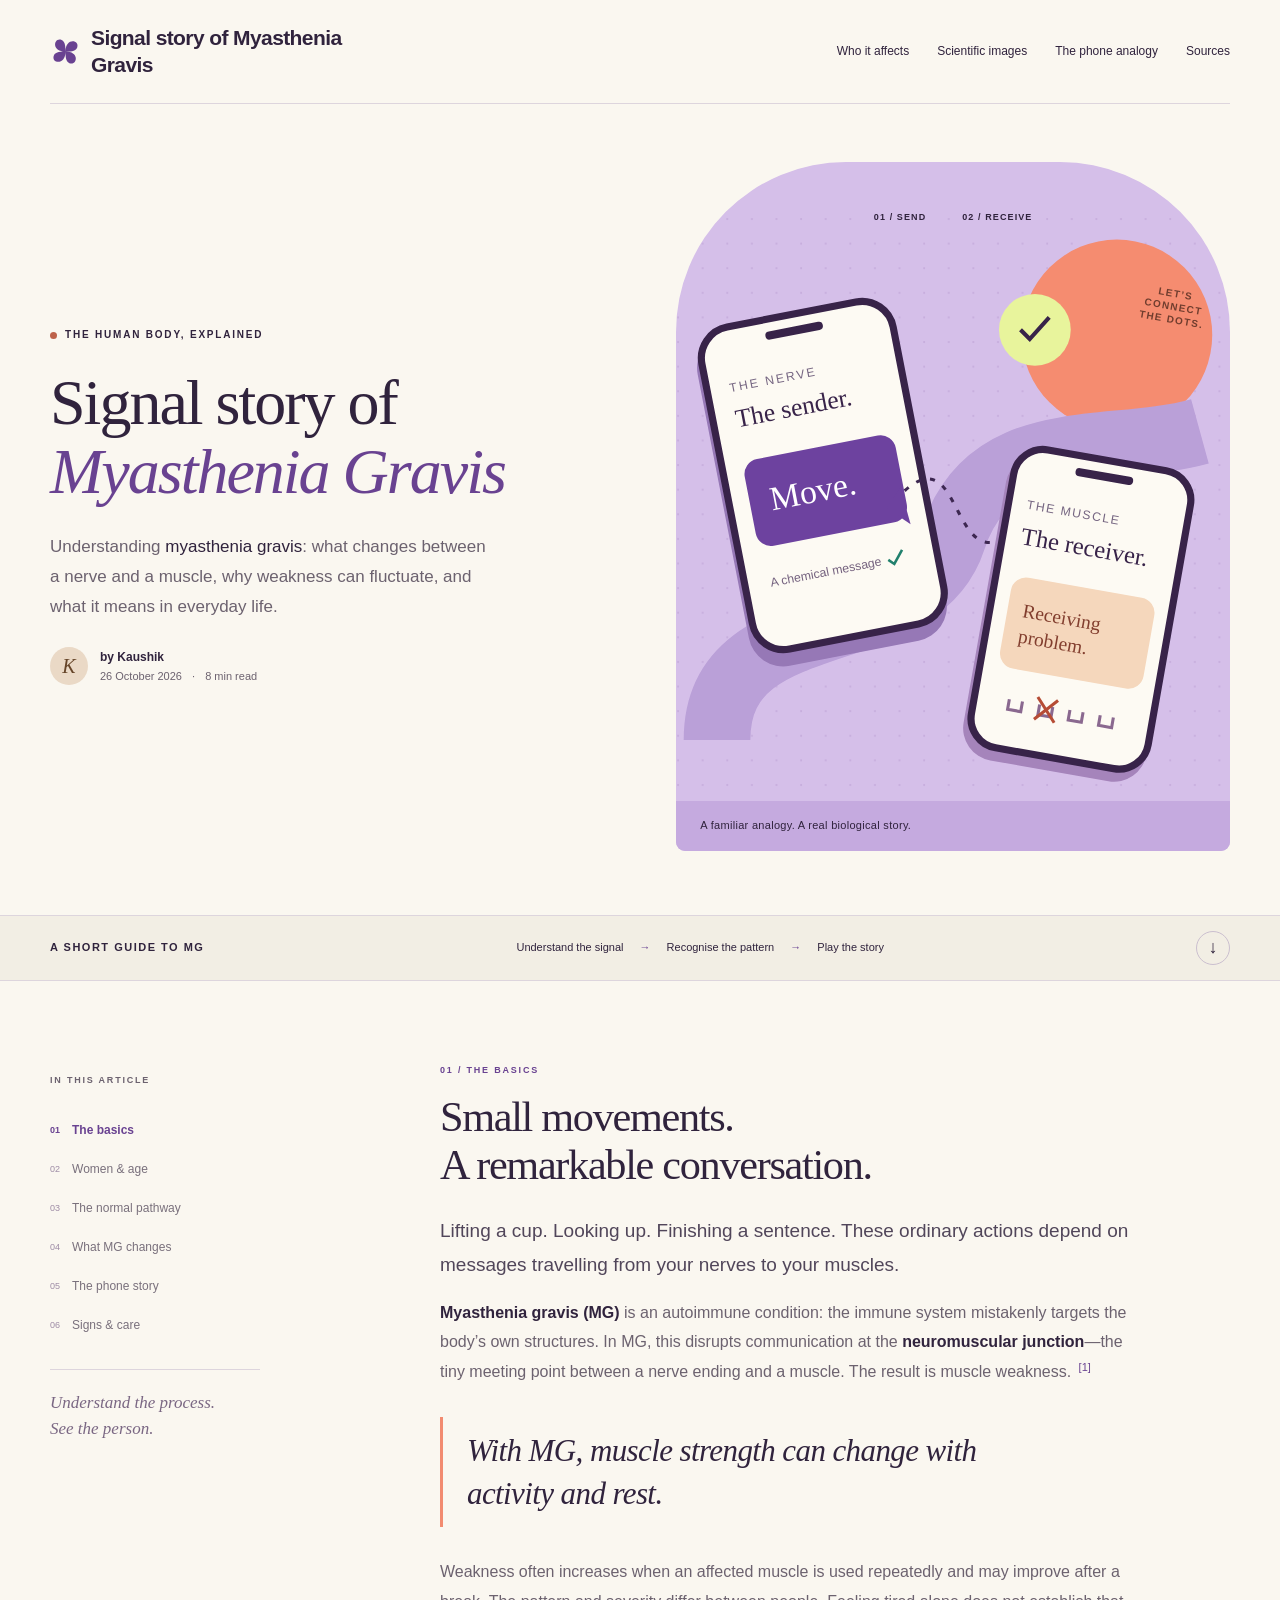
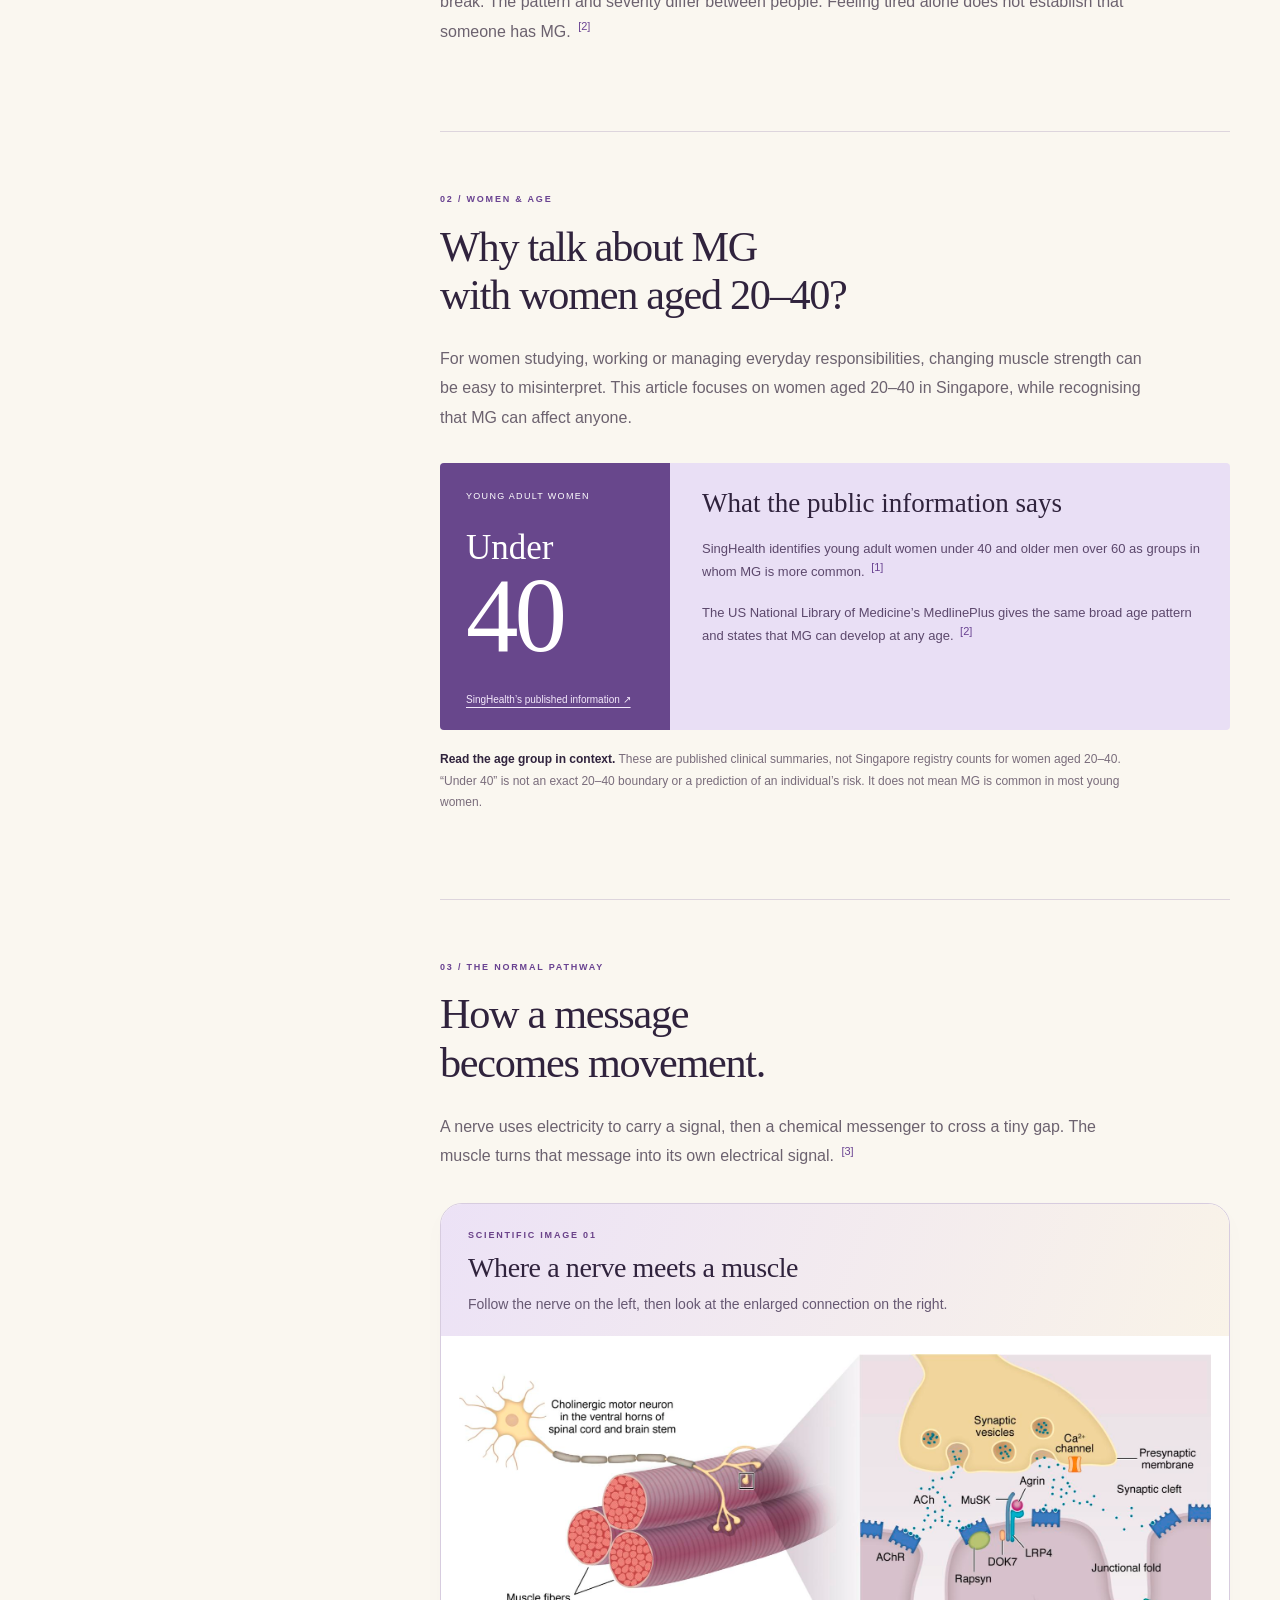
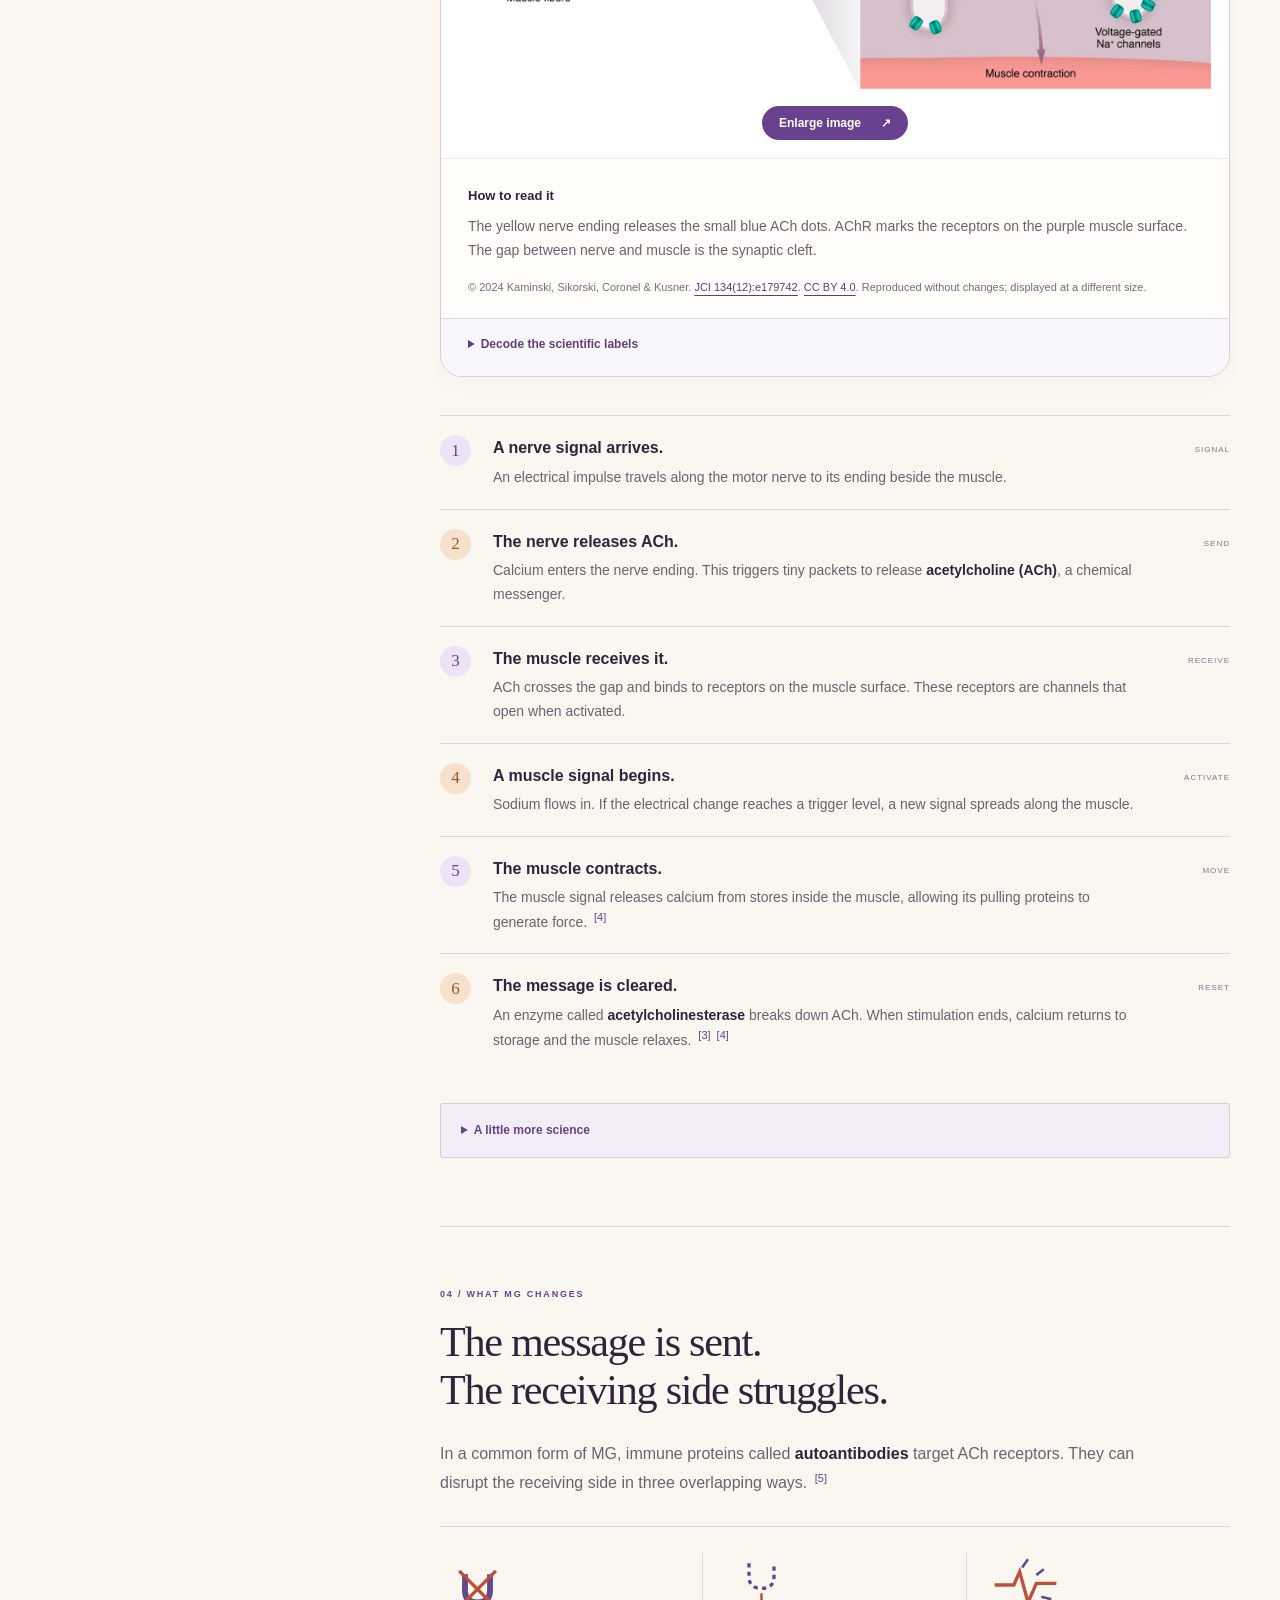
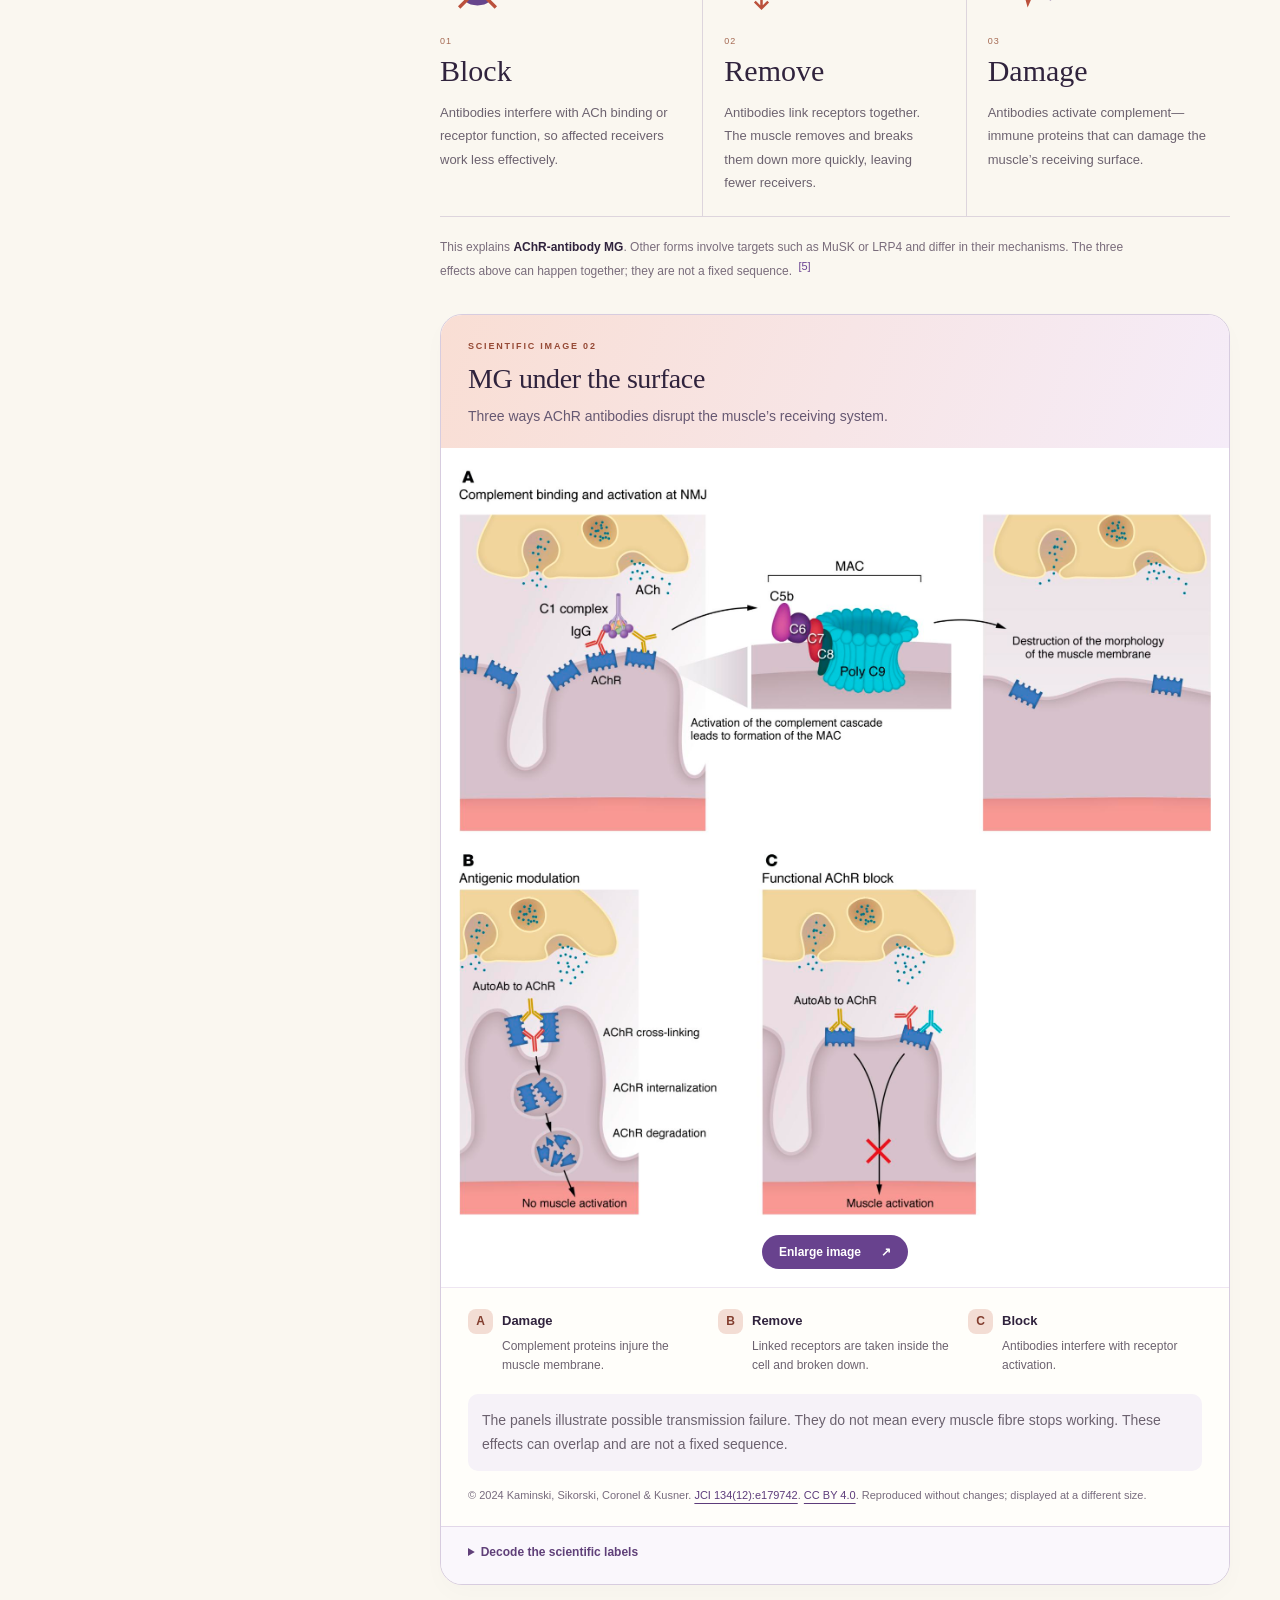
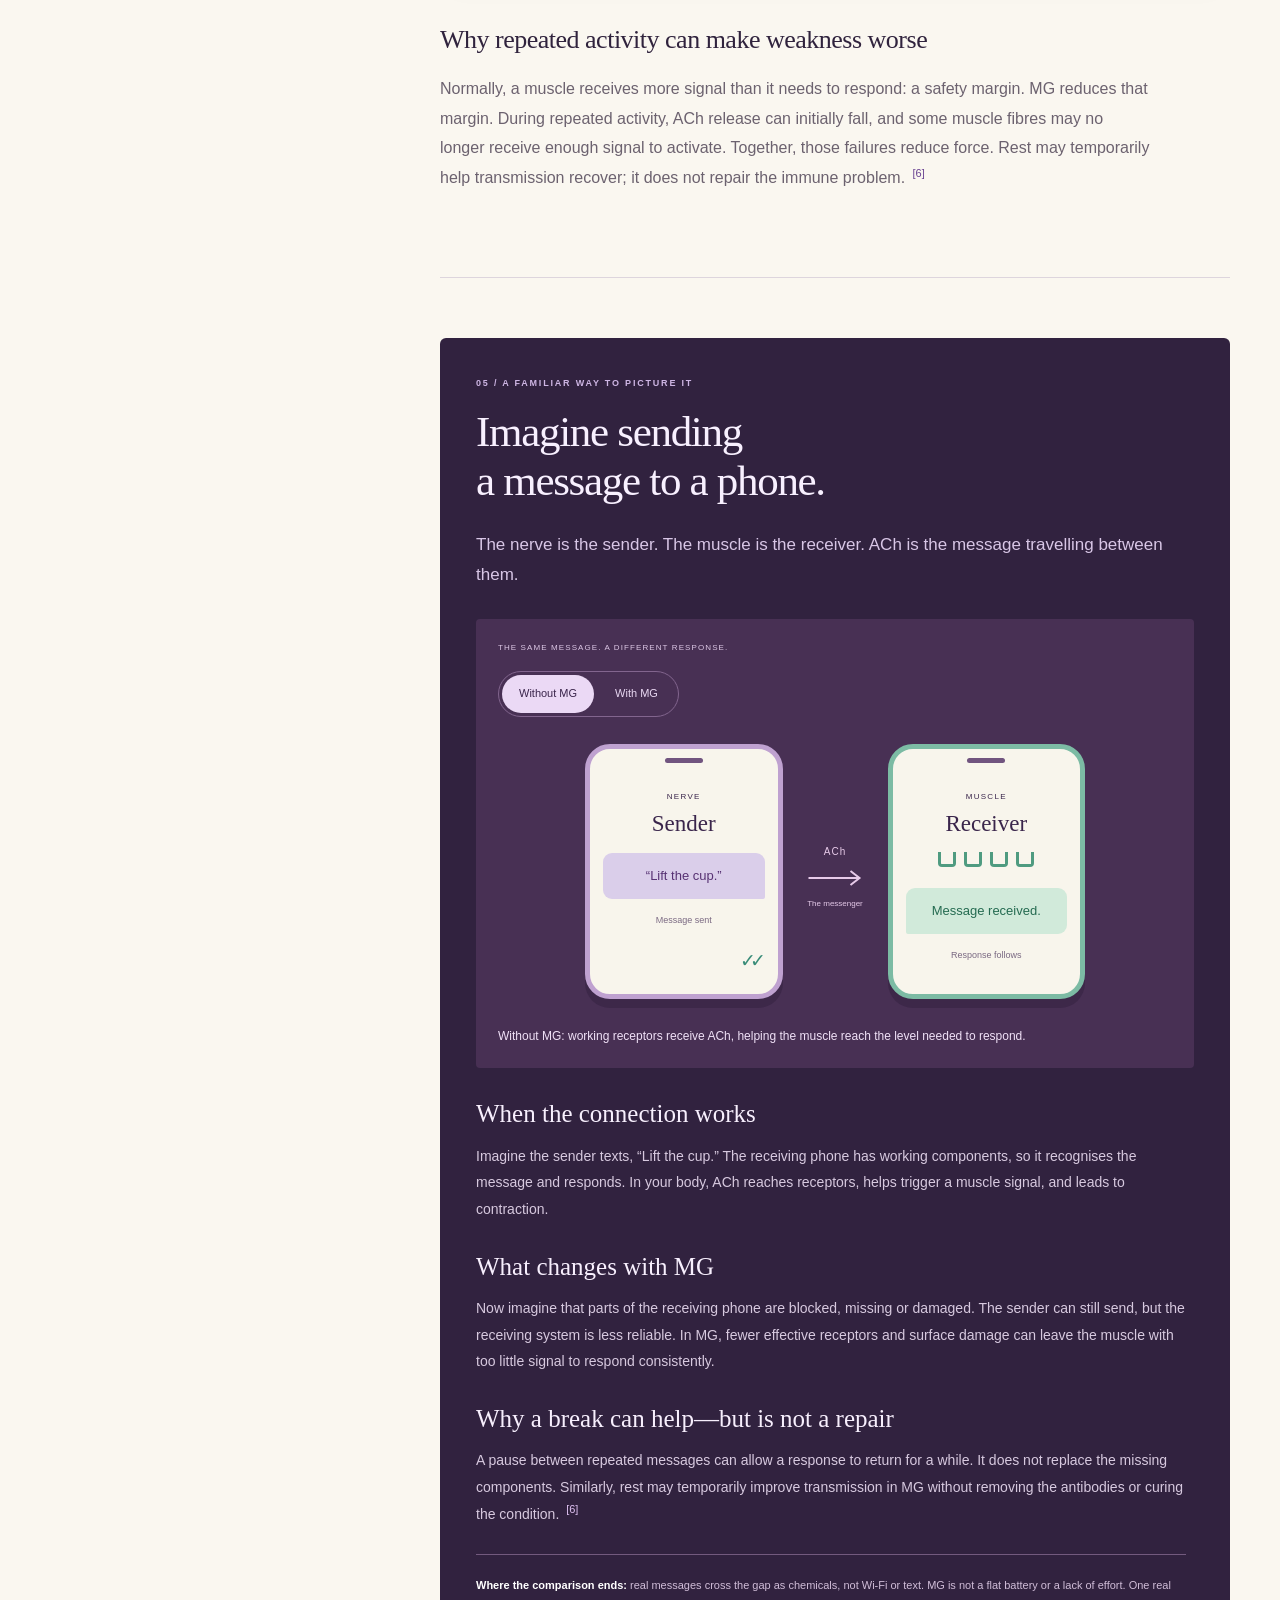
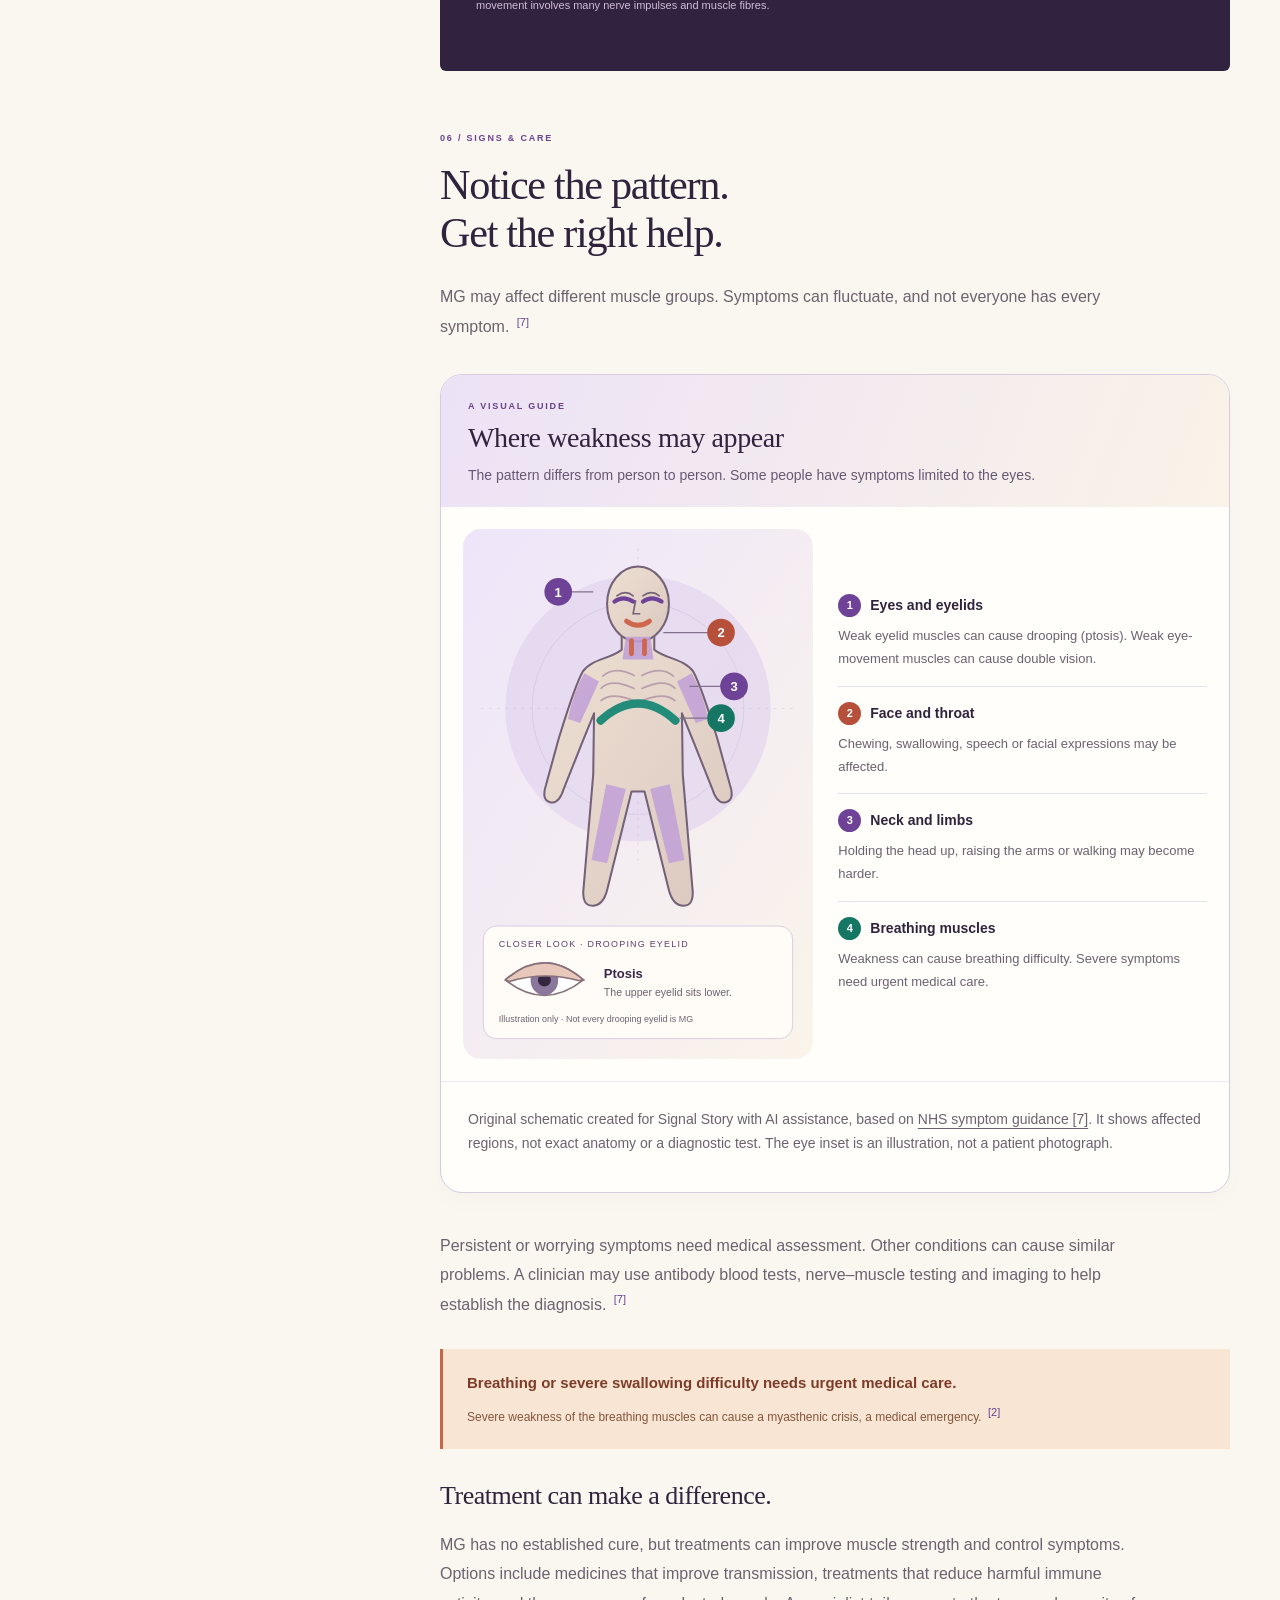
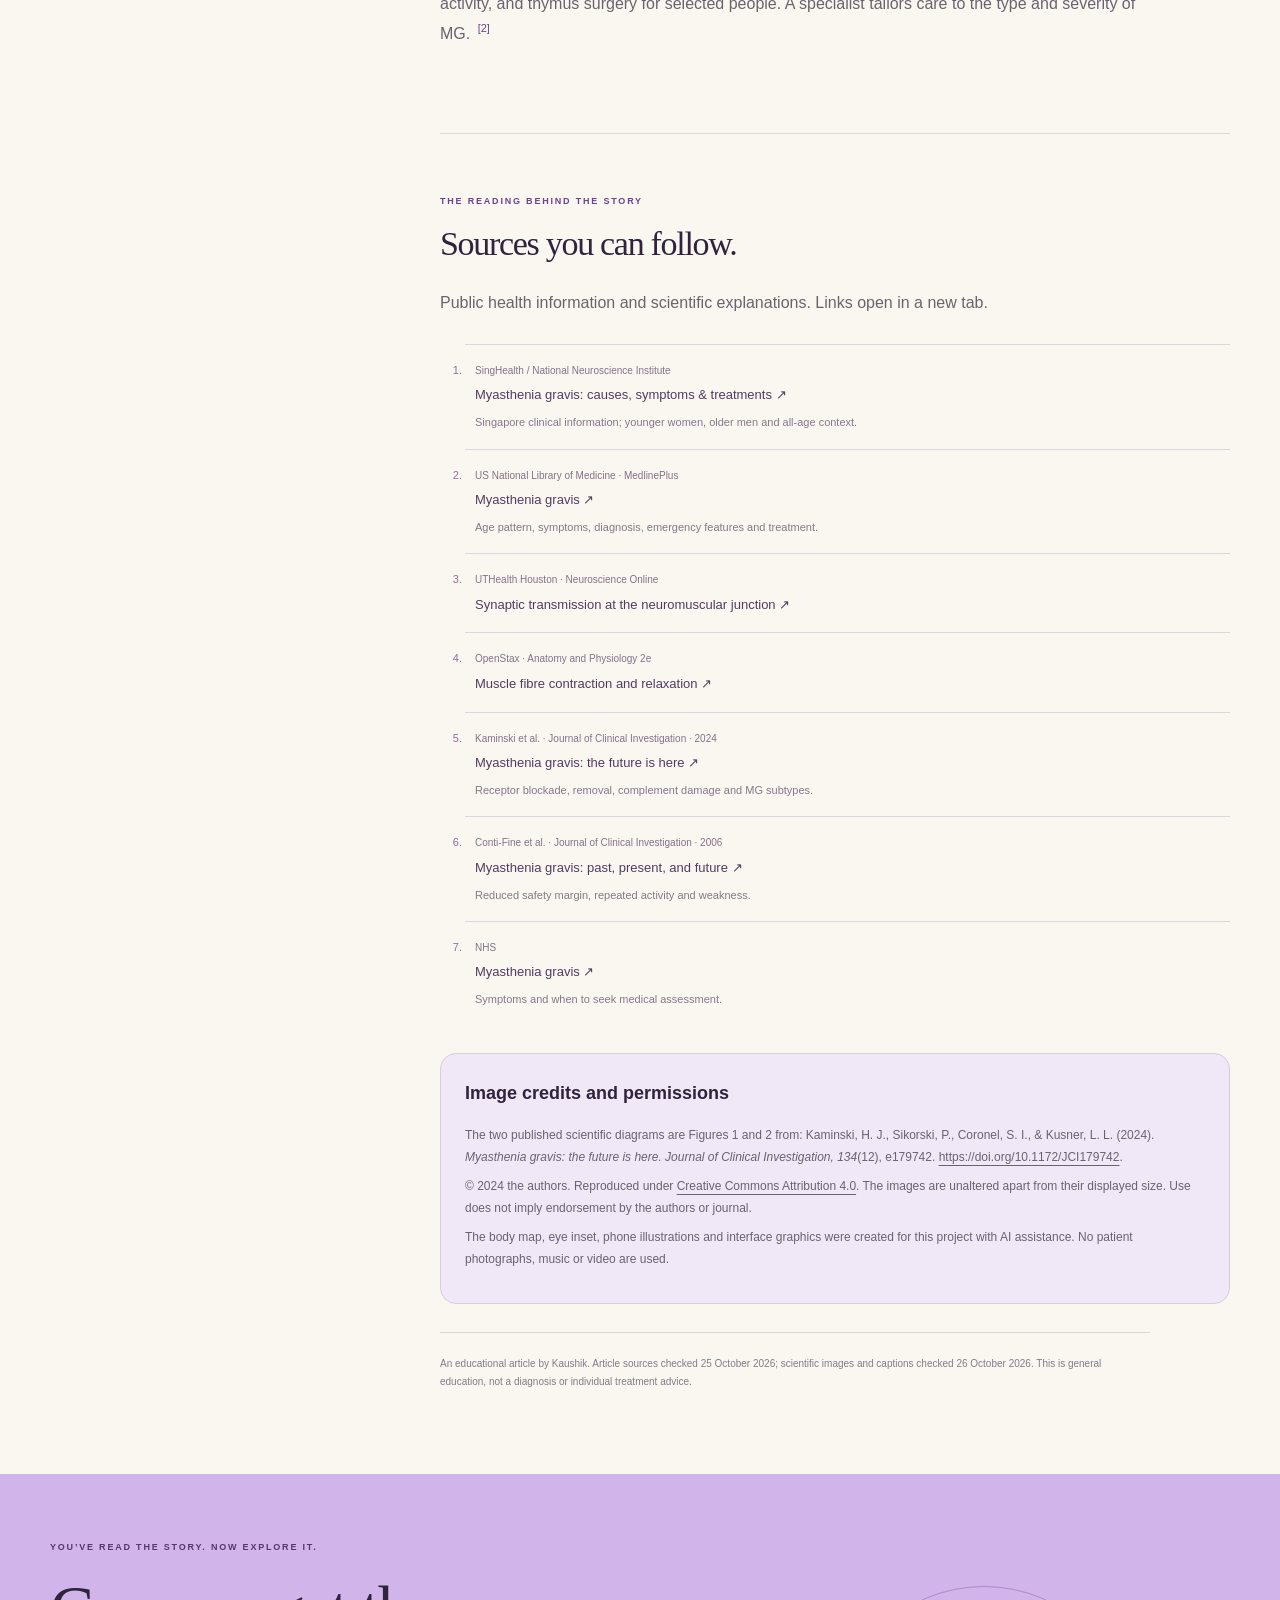
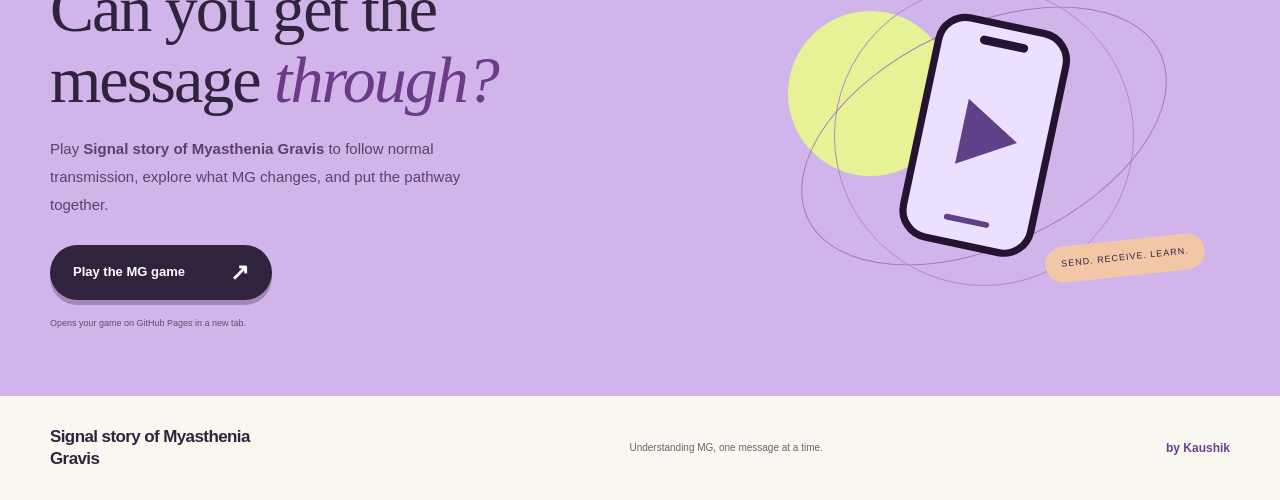
==== commit fcaaf534: "Add files via upload" ====
--- a/index.html
+++ b/index.html
@@ -3,16 +3,17 @@
 <head>
 <meta charset="utf-8"><meta name="viewport" content="width=device-width,initial-scale=1">
 <meta name="theme-color" content="#faf7f0"><meta name="description" content="Understand myasthenia gravis, why younger women should know the signs, and how nerve-to-muscle messages work—with a simple phone analogy and an interactive game.">
-<title>Signal Story — Myasthenia gravis, explained</title>
+<title>Signal story of Myasthenia Gravis</title>
+<meta property="og:title" content="Signal story of Myasthenia Gravis">
 <link rel="stylesheet" href="styles.css">
 </head>
 <body id="top">
 <a class="skip" href="#article">Skip to article</a>
 <div class="read-progress" aria-hidden="true"><span id="progress"></span></div>
-<header class="masthead shell"><a class="brand" href="#top" aria-label="Signal Story home"><svg viewBox="0 0 40 40" aria-hidden="true"><path d="M20 20C1 20 5 1 15 5c5 2 5 10 5 15Zm0 0C20 1 39 5 35 15c-2 5-10 5-15 5Zm0 0c19 0 15 19 5 15-5-2-5-10-5-15Zm0 0C20 39 1 35 5 25c2-5 10-5 15-5Z" fill="currentColor"/></svg>Signal Story<span class="brand-sub">SCIENCE, MADE HUMAN</span></a><nav aria-label="Main navigation"><a href="#women">Who it affects</a><a href="#junction-figure">Scientific images</a><a href="#analogy">The phone analogy</a><a href="#sources">Sources</a></nav></header>
+<header class="masthead shell"><a class="brand" href="#top" aria-label="Signal story of Myasthenia Gravis home"><svg viewBox="0 0 40 40" aria-hidden="true"><path d="M20 20C1 20 5 1 15 5c5 2 5 10 5 15Zm0 0C20 1 39 5 35 15c-2 5-10 5-15 5Zm0 0c19 0 15 19 5 15-5-2-5-10-5-15Zm0 0C20 39 1 35 5 25c2-5 10-5 15-5Z" fill="currentColor"/></svg><span class="brand-name">Signal story of Myasthenia Gravis</span><span class="brand-sub">SCIENCE, MADE HUMAN</span></a><nav aria-label="Main navigation"><a href="#women">Who it affects</a><a href="#junction-figure">Scientific images</a><a href="#analogy">The phone analogy</a><a href="#sources">Sources</a></nav></header>
 <main>
 <section class="hero shell" aria-labelledby="title">
-<div class="hero-copy"><div class="eyebrow"><span class="dot"></span>THE HUMAN BODY, EXPLAINED</div><h1 id="title">When the<br>message<br><em>struggles to<br> get through.</em></h1><p class="hero-deck">Understanding <strong>myasthenia gravis</strong>: what changes between a nerve and a muscle, why weakness can fluctuate, and what it means in everyday life.</p><div class="byline"><span class="avatar" aria-hidden="true">K</span><div><strong>by Kaushik</strong><span>26 October 2026 <i>·</i> <span id="readTime">7 min read</span></span></div></div></div>
+<div class="hero-copy"><div class="eyebrow"><span class="dot"></span>THE HUMAN BODY, EXPLAINED</div><h1 id="title">Signal story of <em>Myasthenia Gravis</em></h1><p class="hero-deck">Understanding <strong>myasthenia gravis</strong>: what changes between a nerve and a muscle, why weakness can fluctuate, and what it means in everyday life.</p><div class="byline"><span class="avatar" aria-hidden="true">K</span><div><strong>by Kaushik</strong><span>26 October 2026 <i>·</i> <span id="readTime">7 min read</span></span></div></div></div>
 <figure class="hero-art"><div class="art-caption"><span>01 / SEND</span><span>02 / RECEIVE</span></div><svg viewBox="0 0 540 570" role="img" aria-labelledby="heroArtTitle heroArtDesc"><title id="heroArtTitle">A nerve and muscle imagined as two messaging phones</title><desc id="heroArtDesc">A sender phone says Move. A receiving phone has an interrupted connection. This is a visual analogy, not a medical diagram.</desc><defs><pattern id="dots" width="24" height="24" patternUnits="userSpaceOnUse"><circle cx="2" cy="2" r="1" fill="#8b66ac" opacity=".22"/></pattern></defs><rect width="540" height="570" fill="url(#dots)"/><circle cx="430" cy="115" r="93" fill="#f58c70"/><path d="M40 510C40 374 234 425 270 314s150-80 241-105" stroke="#baa0d8" stroke-width="65" fill="none"/><g transform="translate(50 91) rotate(-11 100 170)"><rect x="-6" y="6" width="196" height="330" rx="34" fill="#9678b6"/><rect width="190" height="320" rx="31" fill="#fdfaf3" stroke="#382349" stroke-width="7"/><rect x="66" y="12" width="57" height="8" rx="4" fill="#382349"/><text x="22" y="63" fill="#756581" font-size="12" font-family="Arial" letter-spacing="2">THE NERVE</text><text x="22" y="98" fill="#382349" font-size="25" font-family="Georgia">The sender.</text><rect x="20" y="132" width="150" height="86" rx="15" fill="#6d429f"/><path d="m150 203 20 20-3-37" fill="#6d429f"/><text x="40" y="184" fill="white" font-size="33" font-family="Georgia">Move.</text><text x="25" y="257" fill="#74617e" font-size="12" font-family="Arial">A chemical message</text><path d="m142 253 5 5 10-12" stroke="#21806d" stroke-width="2.5" fill="none"/></g><path d="M223 267c57-51 44 85 105 42" stroke="#3d2751" stroke-width="3" stroke-dasharray="5 9" fill="none"/><g transform="translate(307 235) rotate(10 87 150)"><rect x="-6" y="6" width="181" height="302" rx="32" fill="#a584bb"/><rect width="175" height="295" rx="29" fill="#fdfaf3" stroke="#382349" stroke-width="7"/><rect x="59" y="12" width="57" height="8" rx="4" fill="#382349"/><text x="18" y="60" fill="#756581" font-size="12" font-family="Arial" letter-spacing="1.5">THE MUSCLE</text><text x="18" y="95" fill="#382349" font-size="24" font-family="Georgia">The receiver.</text><rect x="17" y="126" width="142" height="90" rx="15" fill="#f5d7bc"/><text x="32" y="165" fill="#823e2e" font-size="19" font-family="Georgia">Receiving</text><text x="32" y="190" fill="#823e2e" font-size="19" font-family="Georgia">problem.</text><path d="M34 246v10h13v-10m17 0v10h13v-10m17 0v10h13v-10m17 0v10h13v-10" stroke="#8a688f" stroke-width="3" fill="none"/><path d="m61 239 20 22m0-22-20 22" stroke="#b64c35" stroke-width="3"/></g><g transform="translate(350 110)"><circle r="35" fill="#e8f49c"/><path d="m-14 0 9 9 19-21" stroke="#382349" stroke-width="4" fill="none"/></g></svg><figcaption>A familiar analogy. A real biological story.</figcaption><span class="art-sticker" aria-hidden="true">LET’S<br>CONNECT<br>THE DOTS.</span></figure>
 </section>
 <div class="intro-strip"><div class="shell"><span>A short guide to MG</span><span>Understand the signal <b>→</b> Recognise the pattern <b>→</b> Play the story</span><a href="#article" aria-label="Start reading the article">↓</a></div></div>
@@ -39,8 +40,8 @@
 <section id="sources" class="article-section sources"><div class="section-no">THE READING BEHIND THE STORY</div><h2>Sources you can follow.</h2><p>Public health information and scientific explanations. Links open in a new tab.</p><ol><li id="source-1"><a href="https://www.singhealth.com.sg/symptoms-treatments/myasthenia-gravis" target="_blank" rel="noopener noreferrer"><span>SingHealth / National Neuroscience Institute</span><strong>Myasthenia gravis: causes, symptoms &amp; treatments ↗</strong></a><p>Singapore clinical information; younger women, older men and all-age context.</p></li><li id="source-2"><a href="https://medlineplus.gov/myastheniagravis.html" target="_blank" rel="noopener noreferrer"><span>US National Library of Medicine · MedlinePlus</span><strong>Myasthenia gravis ↗</strong></a><p>Age pattern, symptoms, diagnosis, emergency features and treatment.</p></li><li id="source-3"><a href="https://nba.uth.tmc.edu/neuroscience/s1/chapter04.html" target="_blank" rel="noopener noreferrer"><span>UTHealth Houston · Neuroscience Online</span><strong>Synaptic transmission at the neuromuscular junction ↗</strong></a></li><li id="source-4"><a href="https://openstax.org/books/anatomy-and-physiology-2e/pages/10-3-muscle-fiber-contraction-and-relaxation" target="_blank" rel="noopener noreferrer"><span>OpenStax · Anatomy and Physiology 2e</span><strong>Muscle fibre contraction and relaxation ↗</strong></a></li><li id="source-5"><a href="https://www.jci.org/articles/view/179742" target="_blank" rel="noopener noreferrer"><span>Kaminski et al. · Journal of Clinical Investigation · 2024</span><strong>Myasthenia gravis: the future is here ↗</strong></a><p>Receptor blockade, removal, complement damage and MG subtypes.</p></li><li id="source-6"><a href="https://www.jci.org/articles/view/29894" target="_blank" rel="noopener noreferrer"><span>Conti-Fine et al. · Journal of Clinical Investigation · 2006</span><strong>Myasthenia gravis: past, present, and future ↗</strong></a><p>Reduced safety margin, repeated activity and weakness.</p></li><li id="source-7"><a href="https://www.nhs.uk/conditions/myasthenia-gravis/" target="_blank" rel="noopener noreferrer"><span>NHS</span><strong>Myasthenia gravis ↗</strong></a><p>Symptoms and when to seek medical assessment.</p></li></ol><div class="image-credits" id="image-credits"><h3>Image credits and permissions</h3><p>The two published scientific diagrams are Figures 1 and 2 from: Kaminski, H. J., Sikorski, P., Coronel, S. I., &amp; Kusner, L. L. (2024). <em>Myasthenia gravis: the future is here.</em> <em>Journal of Clinical Investigation, 134</em>(12), e179742. <a href="https://doi.org/10.1172/JCI179742" target="_blank" rel="noopener noreferrer">https://doi.org/10.1172/JCI179742</a>.</p><p>© 2024 the authors. Reproduced under <a href="https://creativecommons.org/licenses/by/4.0/" target="_blank" rel="noopener noreferrer">Creative Commons Attribution 4.0</a>. The images are unaltered apart from their displayed size. Use does not imply endorsement by the authors or journal.</p><p>The body map, eye inset, phone illustrations and interface graphics were created for this project with AI assistance. No patient photographs, music or video are used.</p></div><p class="editorial-note">An educational article by Kaushik. Article sources checked 25 October 2026; scientific images and captions checked 26 October 2026. This is general education, not a diagnosis or individual treatment advice.</p></section>
 </article>
 </div>
-<section class="game-cta" id="play" aria-labelledby="playTitle"><div class="shell cta-layout"><div><div class="eyebrow">YOU’VE READ THE STORY. NOW EXPLORE IT.</div><h2 id="playTitle">Can you get the<br>message <em>through?</em></h2><p>Play <strong>Signal Story</strong> to follow normal transmission, explore what MG changes, and put the pathway together.</p><a class="game-button" href="https://quantumnandulaasdad.github.io/Mg-Game/" target="_blank" rel="noopener noreferrer">Play the MG game <span aria-hidden="true">↗</span></a><span class="external-note">Opens your game on GitHub Pages in a new tab.</span></div><div class="cta-art" aria-hidden="true"><span class="orbit orbit-one"></span><span class="orbit orbit-two"></span><svg viewBox="0 0 160 180"><rect x="35" y="12" width="90" height="155" rx="19" fill="#ece0ff" stroke="#241431" stroke-width="5"/><rect x="63" y="22" width="34" height="6" rx="3" fill="#241431"/><path d="m64 67 39 23-39 23V67Z" fill="#61408a"/><path d="M66 150h28" stroke="#61408a" stroke-width="4" stroke-linecap="round"/></svg><span class="cta-badge">SEND. RECEIVE. LEARN.</span></div></div></section>
-</main><footer class="site-footer shell"><a class="brand" href="#top">Signal Story</a><span>Understanding MG, one message at a time.</span><strong>by Kaushik</strong></footer>
+<section class="game-cta" id="play" aria-labelledby="playTitle"><div class="shell cta-layout"><div><div class="eyebrow">YOU’VE READ THE STORY. NOW EXPLORE IT.</div><h2 id="playTitle">Can you get the<br>message <em>through?</em></h2><p>Play <strong>Signal story of Myasthenia Gravis</strong> to follow normal transmission, explore what MG changes, and put the pathway together.</p><a class="game-button" href="https://quantumnandulaasdad.github.io/Mg-Game/" target="_blank" rel="noopener noreferrer">Play the MG game <span aria-hidden="true">↗</span></a><span class="external-note">Opens your game on GitHub Pages in a new tab.</span></div><div class="cta-art" aria-hidden="true"><span class="orbit orbit-one"></span><span class="orbit orbit-two"></span><svg viewBox="0 0 160 180"><rect x="35" y="12" width="90" height="155" rx="19" fill="#ece0ff" stroke="#241431" stroke-width="5"/><rect x="63" y="22" width="34" height="6" rx="3" fill="#241431"/><path d="m64 67 39 23-39 23V67Z" fill="#61408a"/><path d="M66 150h28" stroke="#61408a" stroke-width="4" stroke-linecap="round"/></svg><span class="cta-badge">SEND. RECEIVE. LEARN.</span></div></div></section>
+</main><footer class="site-footer shell"><a class="brand" href="#top">Signal story of Myasthenia Gravis</a><span>Understanding MG, one message at a time.</span><strong>by Kaushik</strong></footer>
 <dialog class="image-dialog" id="imageDialog" aria-labelledby="imageDialogTitle"><div class="image-dialog-head"><h2 id="imageDialogTitle">Scientific image</h2><button type="button" id="closeImage">Close <span aria-hidden="true">×</span></button></div><p class="zoom-hint">Scroll to explore the figure. On a phone, use two fingers to zoom.</p><div class="image-scroll"><img id="expandedImage" alt=""></div><p class="dialog-credit">© 2024 Kaminski et al. · <a href="https://doi.org/10.1172/JCI179742" target="_blank" rel="noopener noreferrer">JCI</a> · <a href="https://creativecommons.org/licenses/by/4.0/" target="_blank" rel="noopener noreferrer">CC BY 4.0</a> · Image unchanged.</p></dialog>
 <script src="app.js"></script>
 </body></html>
--- a/styles.css
+++ b/styles.css
@@ -37,3 +37,8 @@
 @media(max-width:900px){.masthead nav{gap:15px}}
 @media(max-width:680px){.science-figure{margin:25px 0 30px;border-radius:17px}.figure-heading{padding:20px}.article-section .figure-heading h3{font-size:26px}.figure-open{padding:10px}.science-figure figcaption{padding:19px}.figure-glossary{padding-inline:19px}.panel-key{grid-template-columns:1fr;gap:0}.panel-key strong{display:inline;margin:0 5px 0 0}.body-map-grid{grid-template-columns:1fr;padding:18px;gap:25px}.body-map-grid>img{max-width:365px;margin:auto}.body-key dt{font-size:15px}.body-key dd{font-size:14px}.image-dialog-head{padding:14px}.image-dialog-head h2{font-size:20px}.image-credits{padding:20px}.masthead nav a{font-size:10px}.masthead nav{gap:12px;flex-wrap:wrap}}
 @media(max-width:580px){.masthead nav a:nth-child(2){display:inline}.masthead nav a:nth-child(3){display:none}}
+
+/* Full disease title across screen sizes. */
+.masthead{height:auto;min-height:104px;padding-block:20px}.masthead .brand{flex-wrap:nowrap;min-width:0}.brand svg{flex-shrink:0}.brand-name{max-width:290px;line-height:1.25}.masthead .brand-sub{display:none}.hero h1{font-size:clamp(40px,5vw,68px);line-height:1.08;letter-spacing:-2px}.hero h1 em{display:block}.site-footer .brand{max-width:25ch;line-height:1.3}
+@media(max-width:680px){.masthead{gap:16px}.masthead .brand{font-size:16px}.brand-name{max-width:220px}.masthead nav{gap:14px}.site-footer{flex-wrap:wrap}.site-footer strong{margin-left:auto}.hero h1{letter-spacing:-1.3px}}
+@media(max-width:480px){.masthead{flex-wrap:wrap;padding-block:16px;gap:10px}.masthead .brand{font-size:18px}.masthead nav{width:100%;justify-content:flex-end}.masthead nav a{padding:3px 0}}
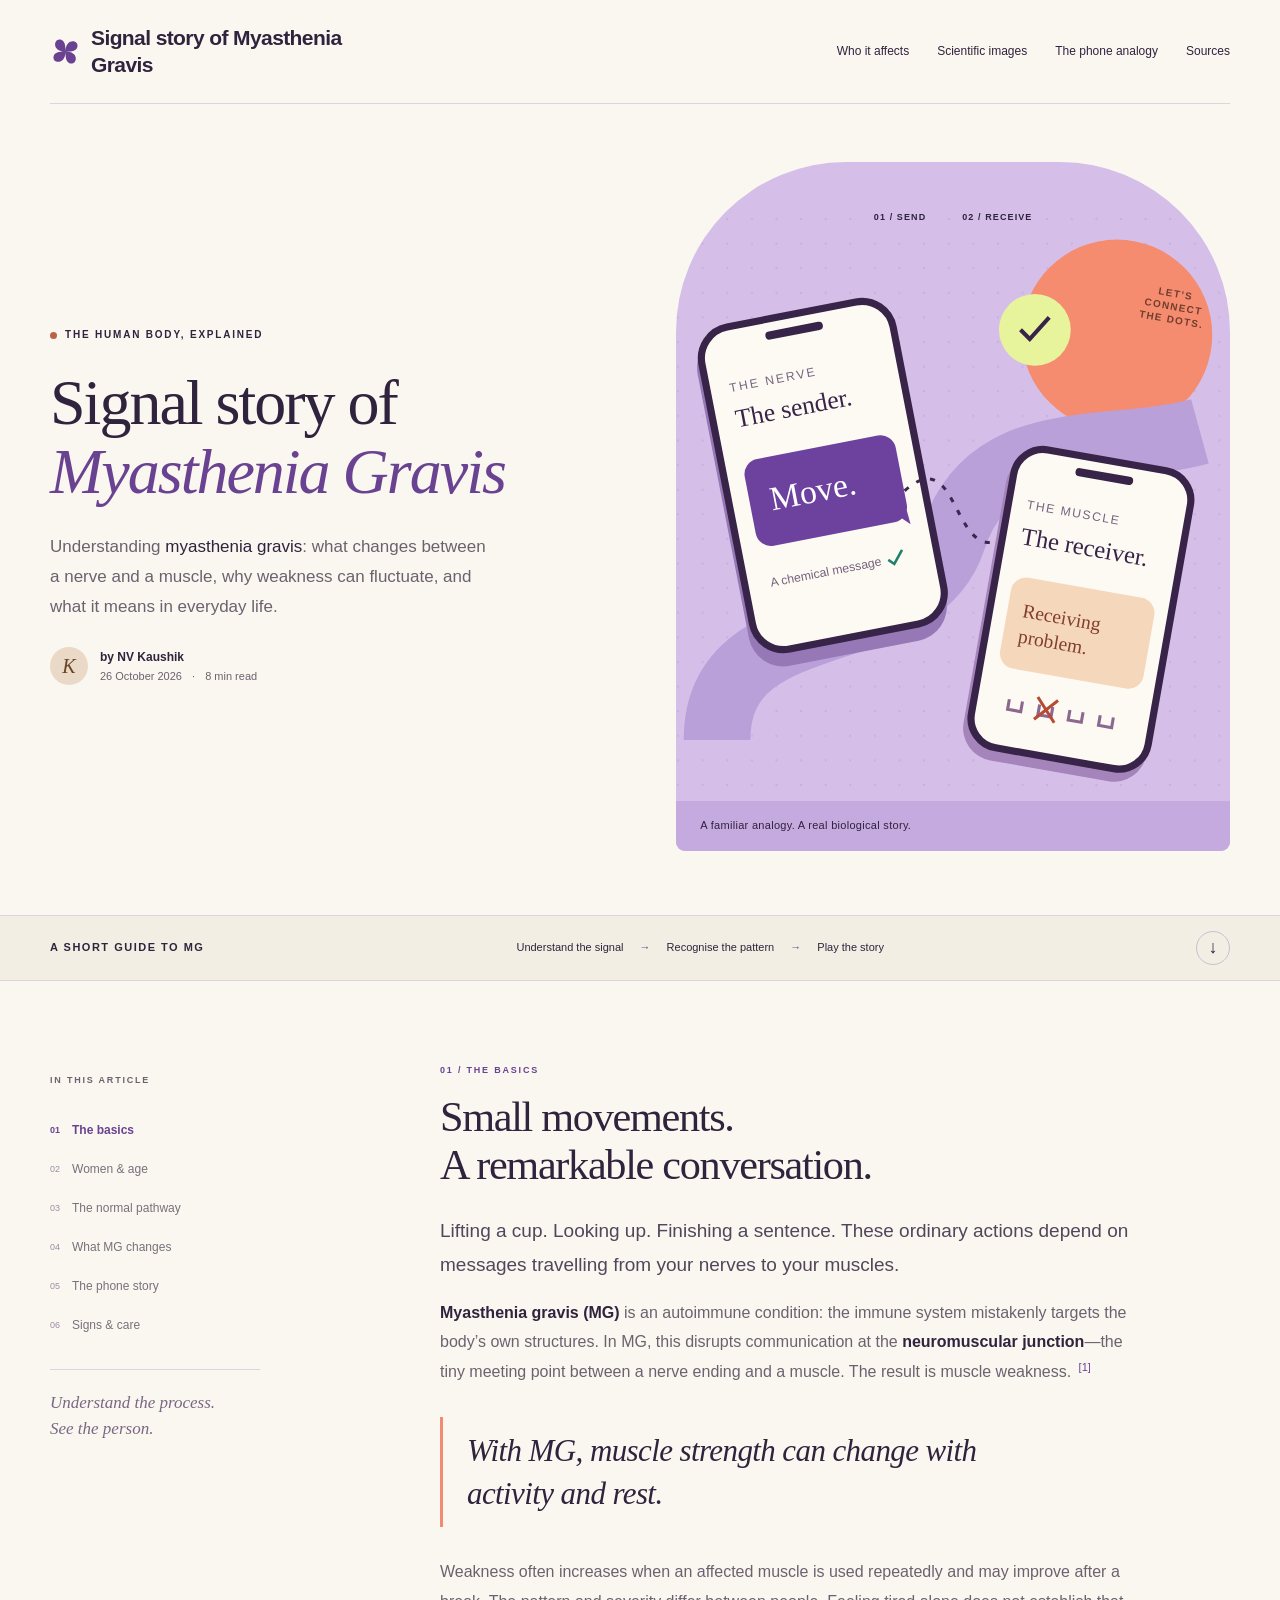
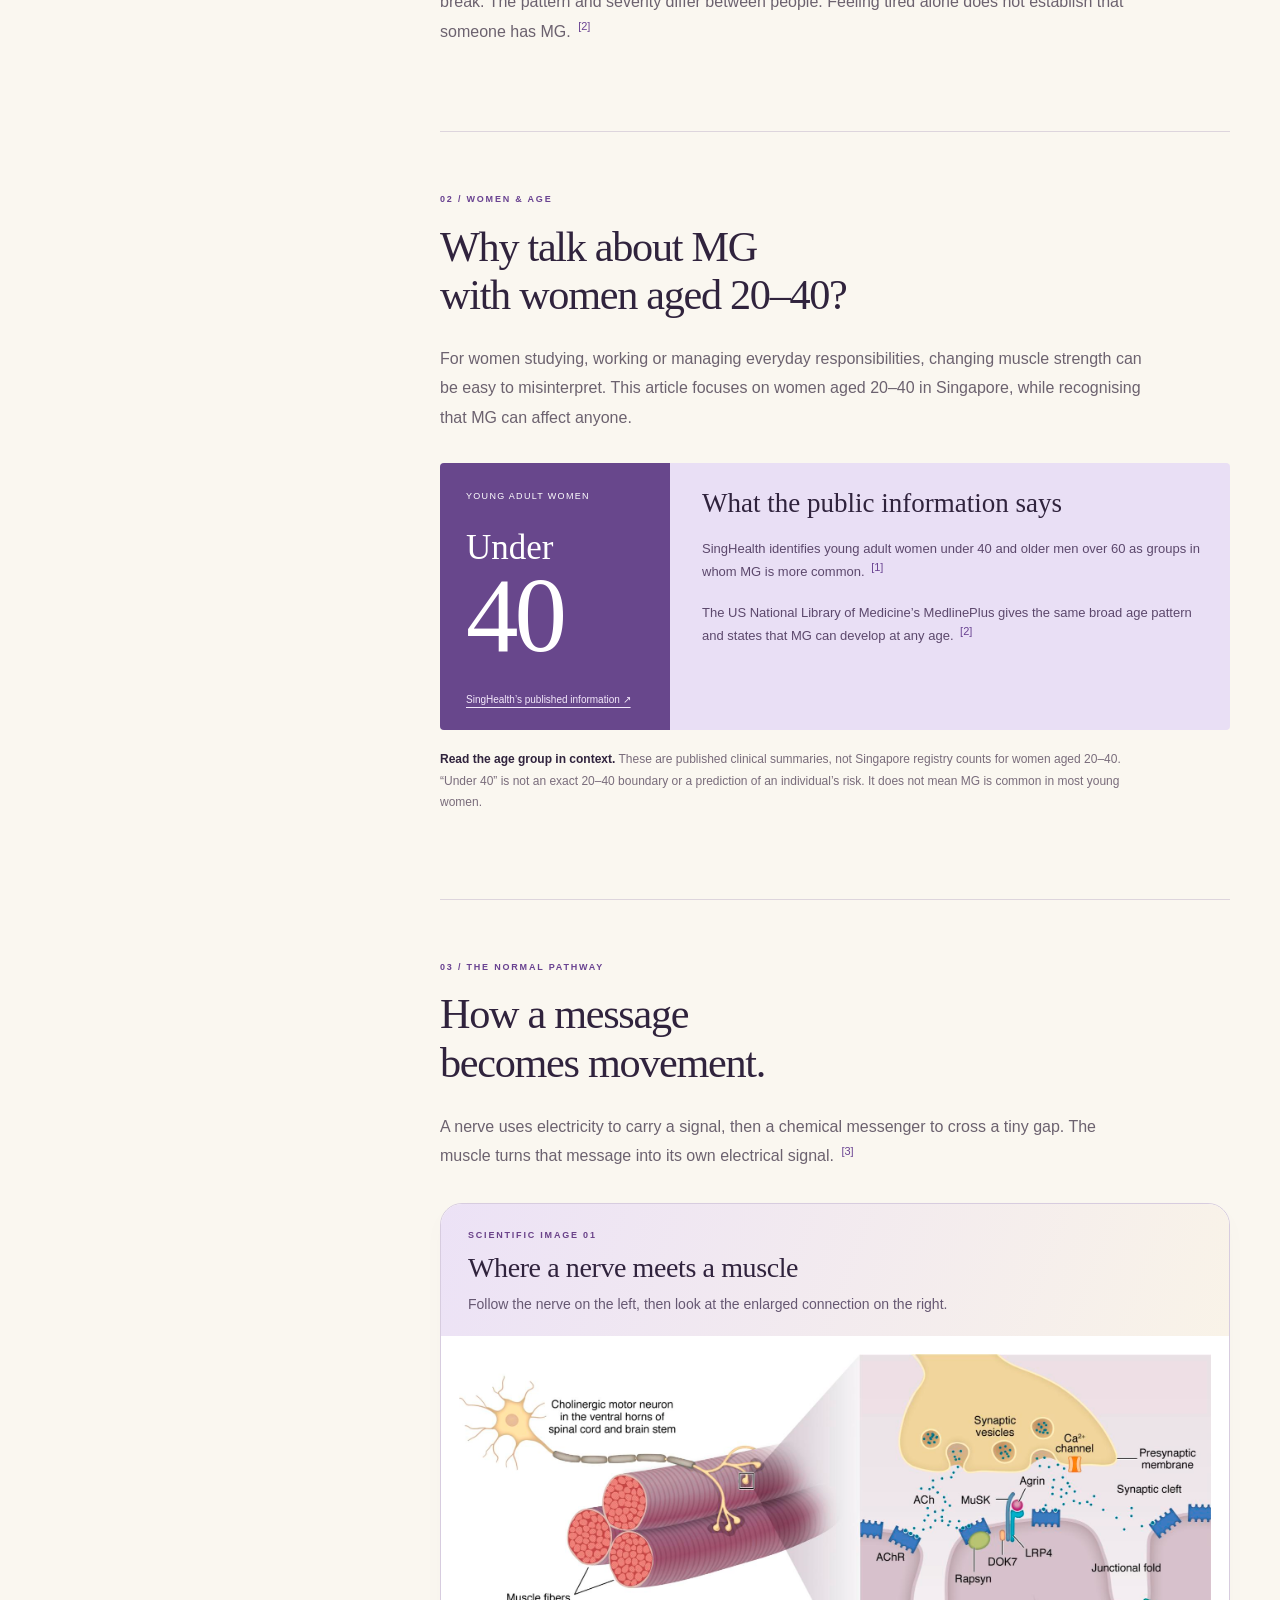
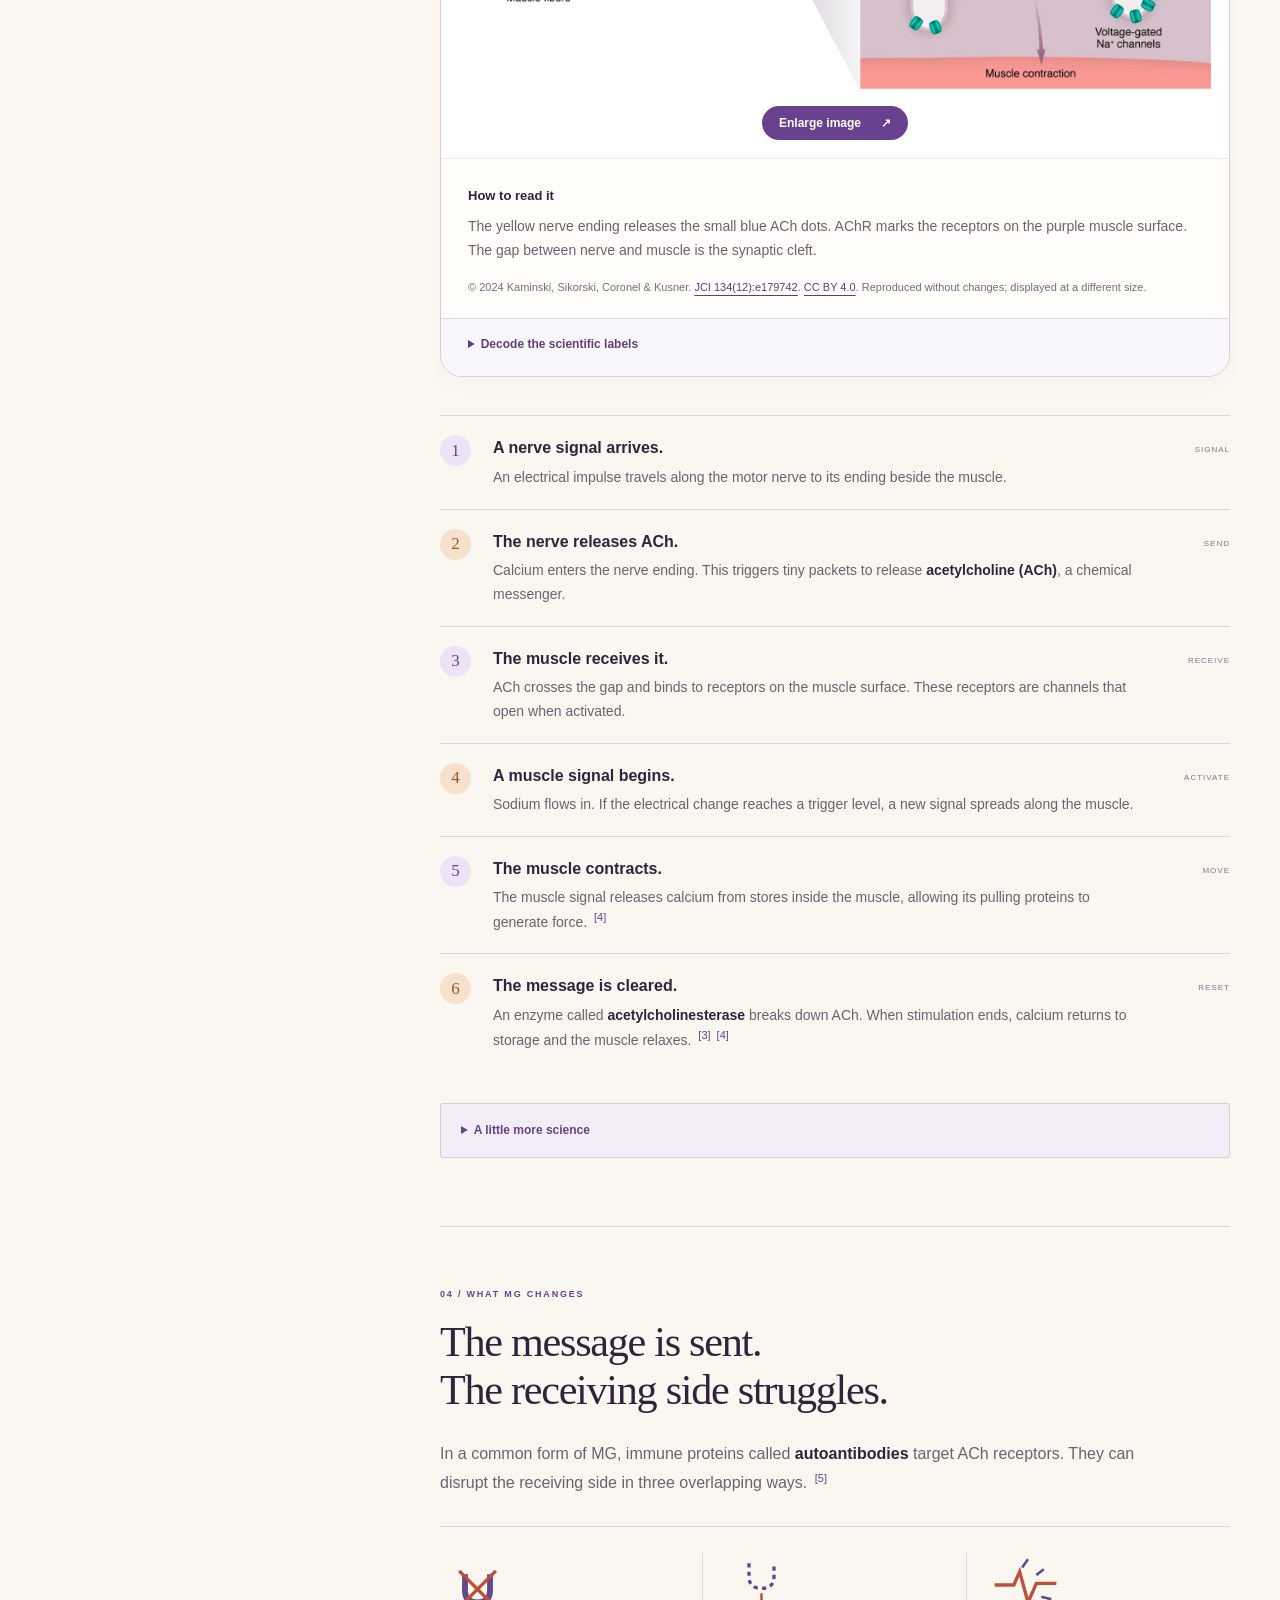
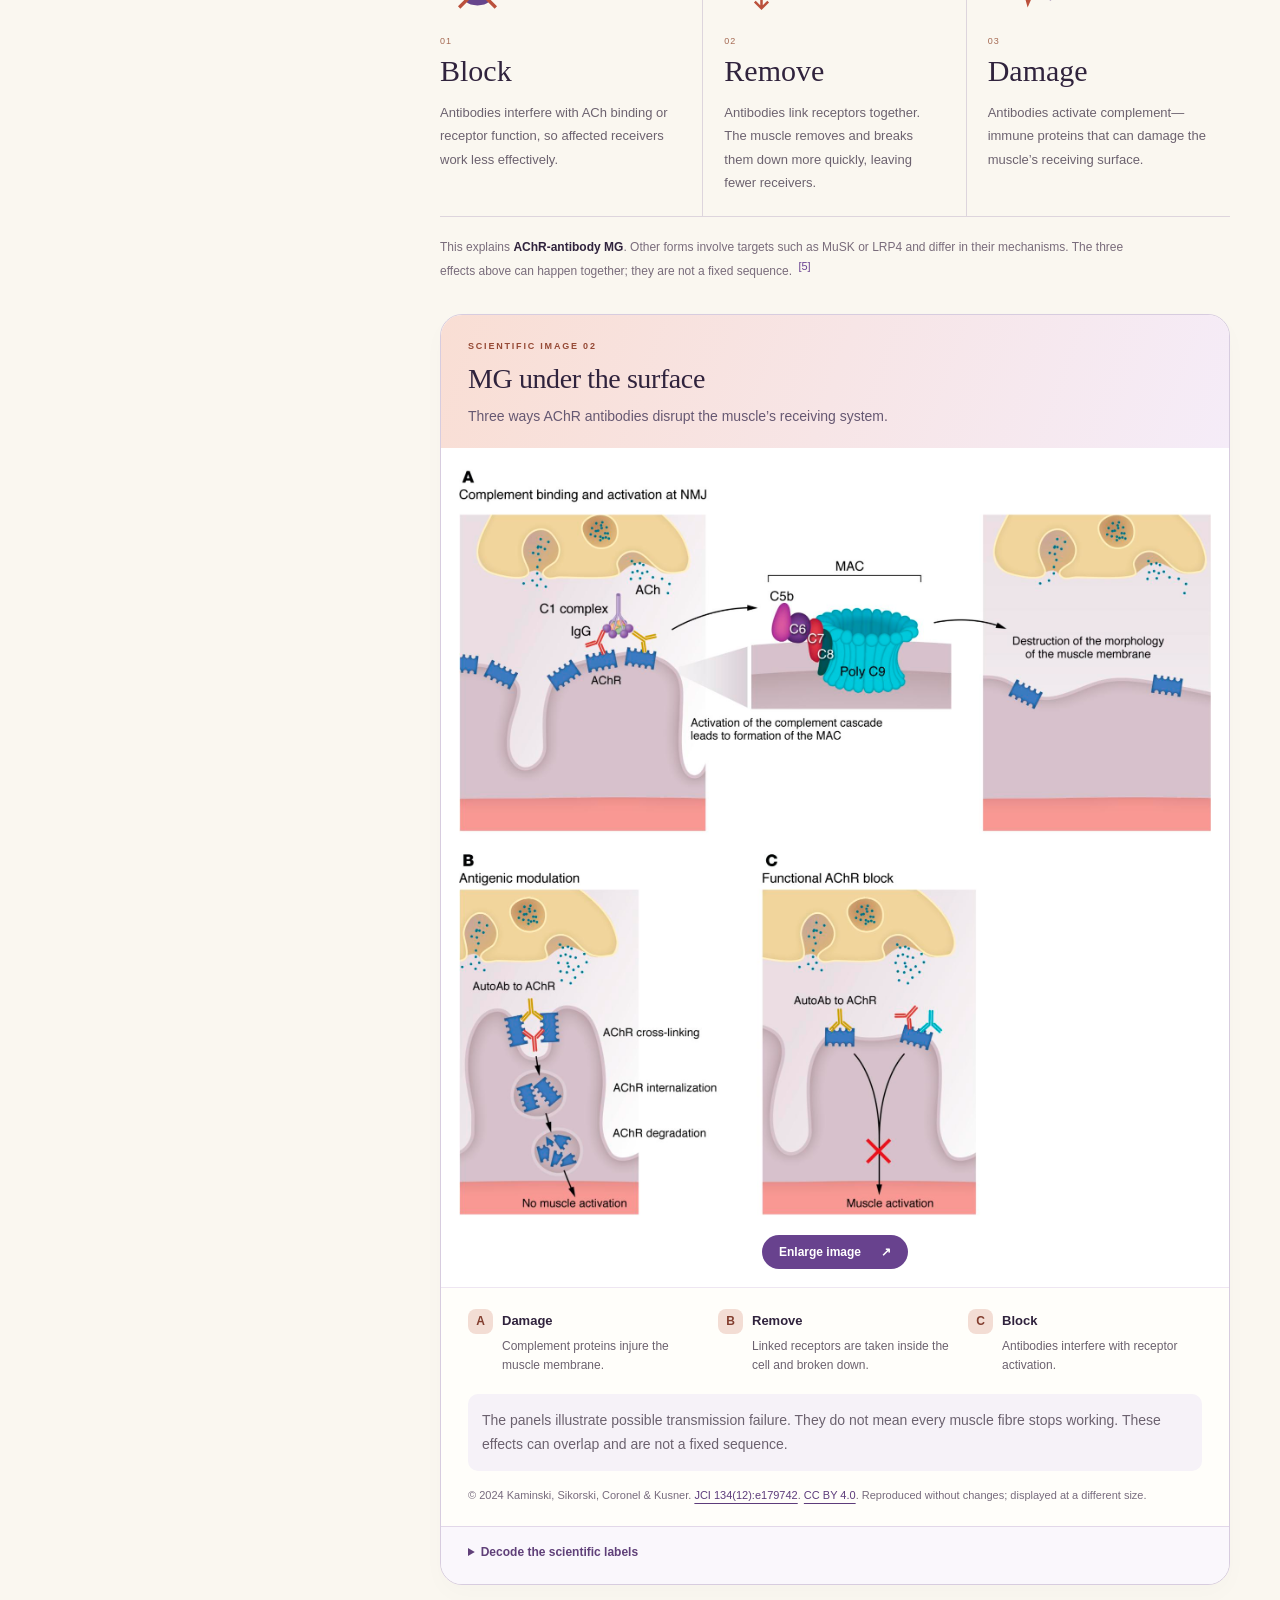
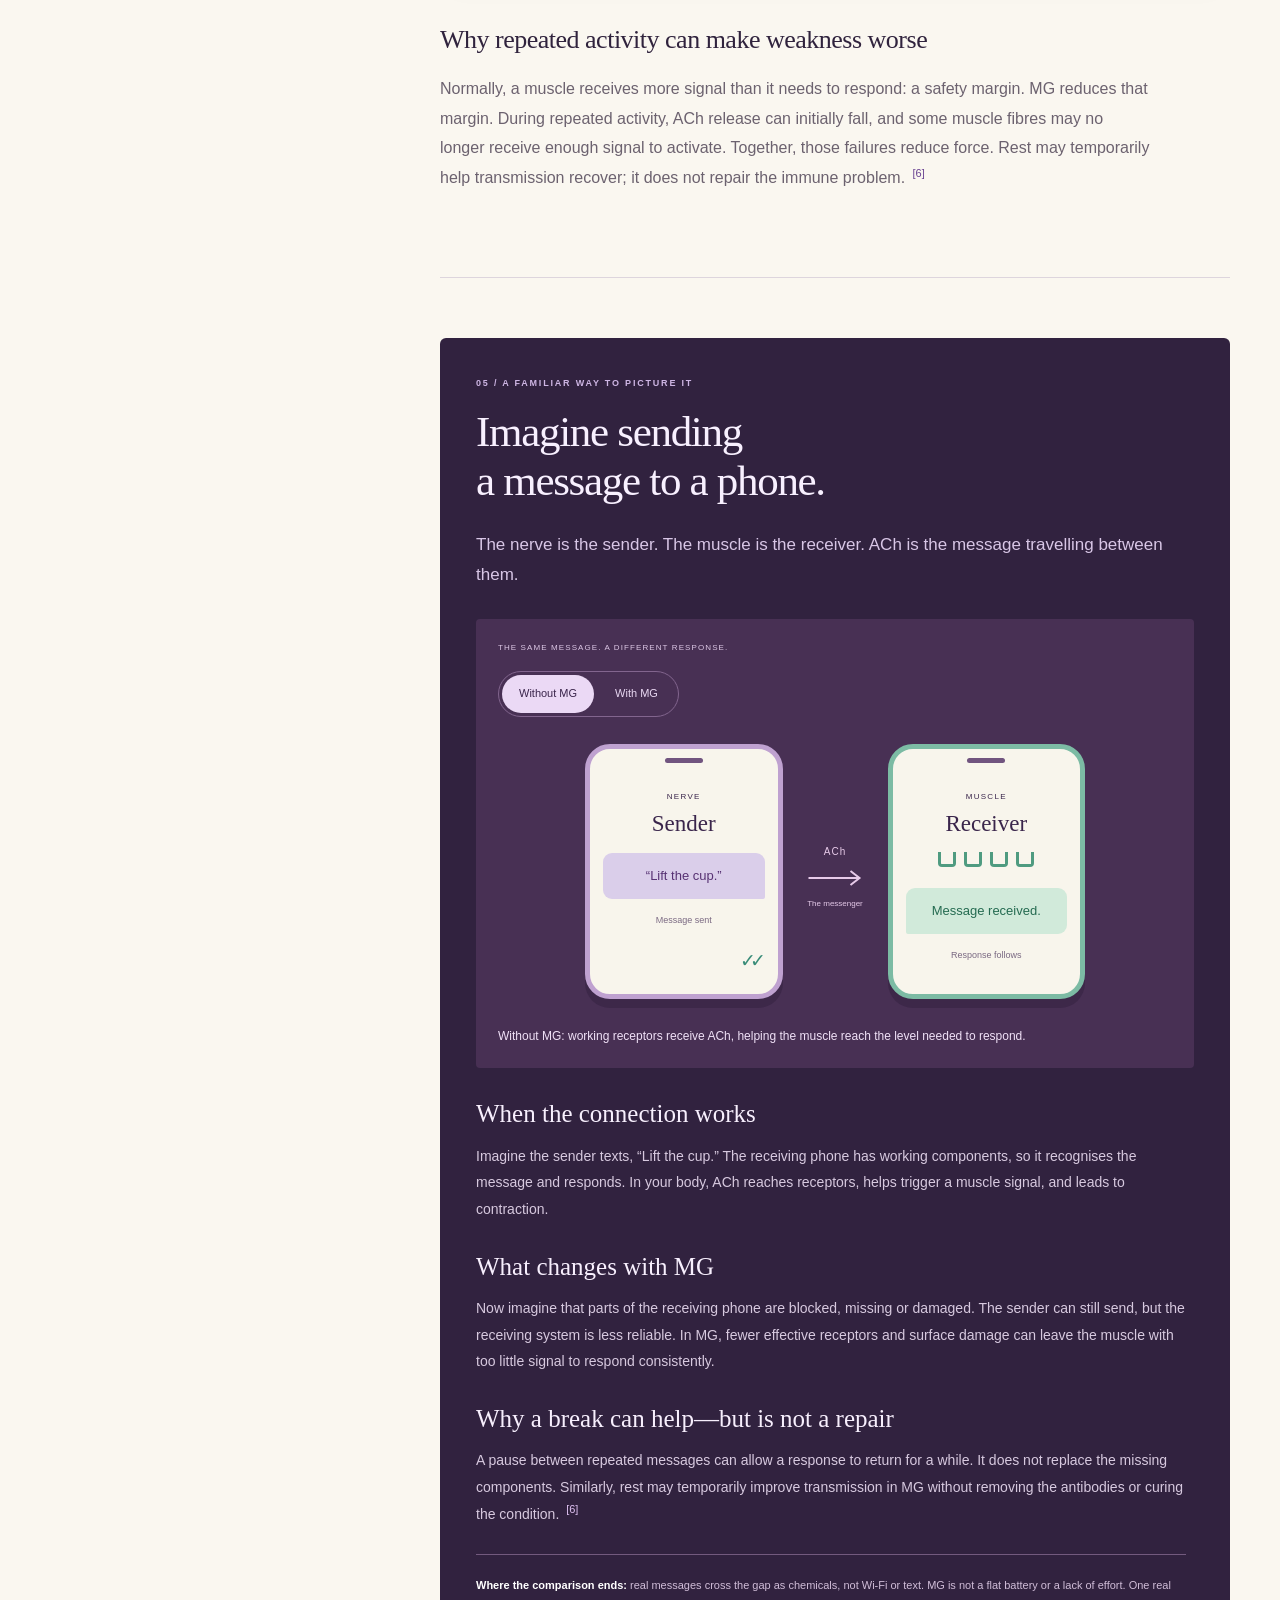
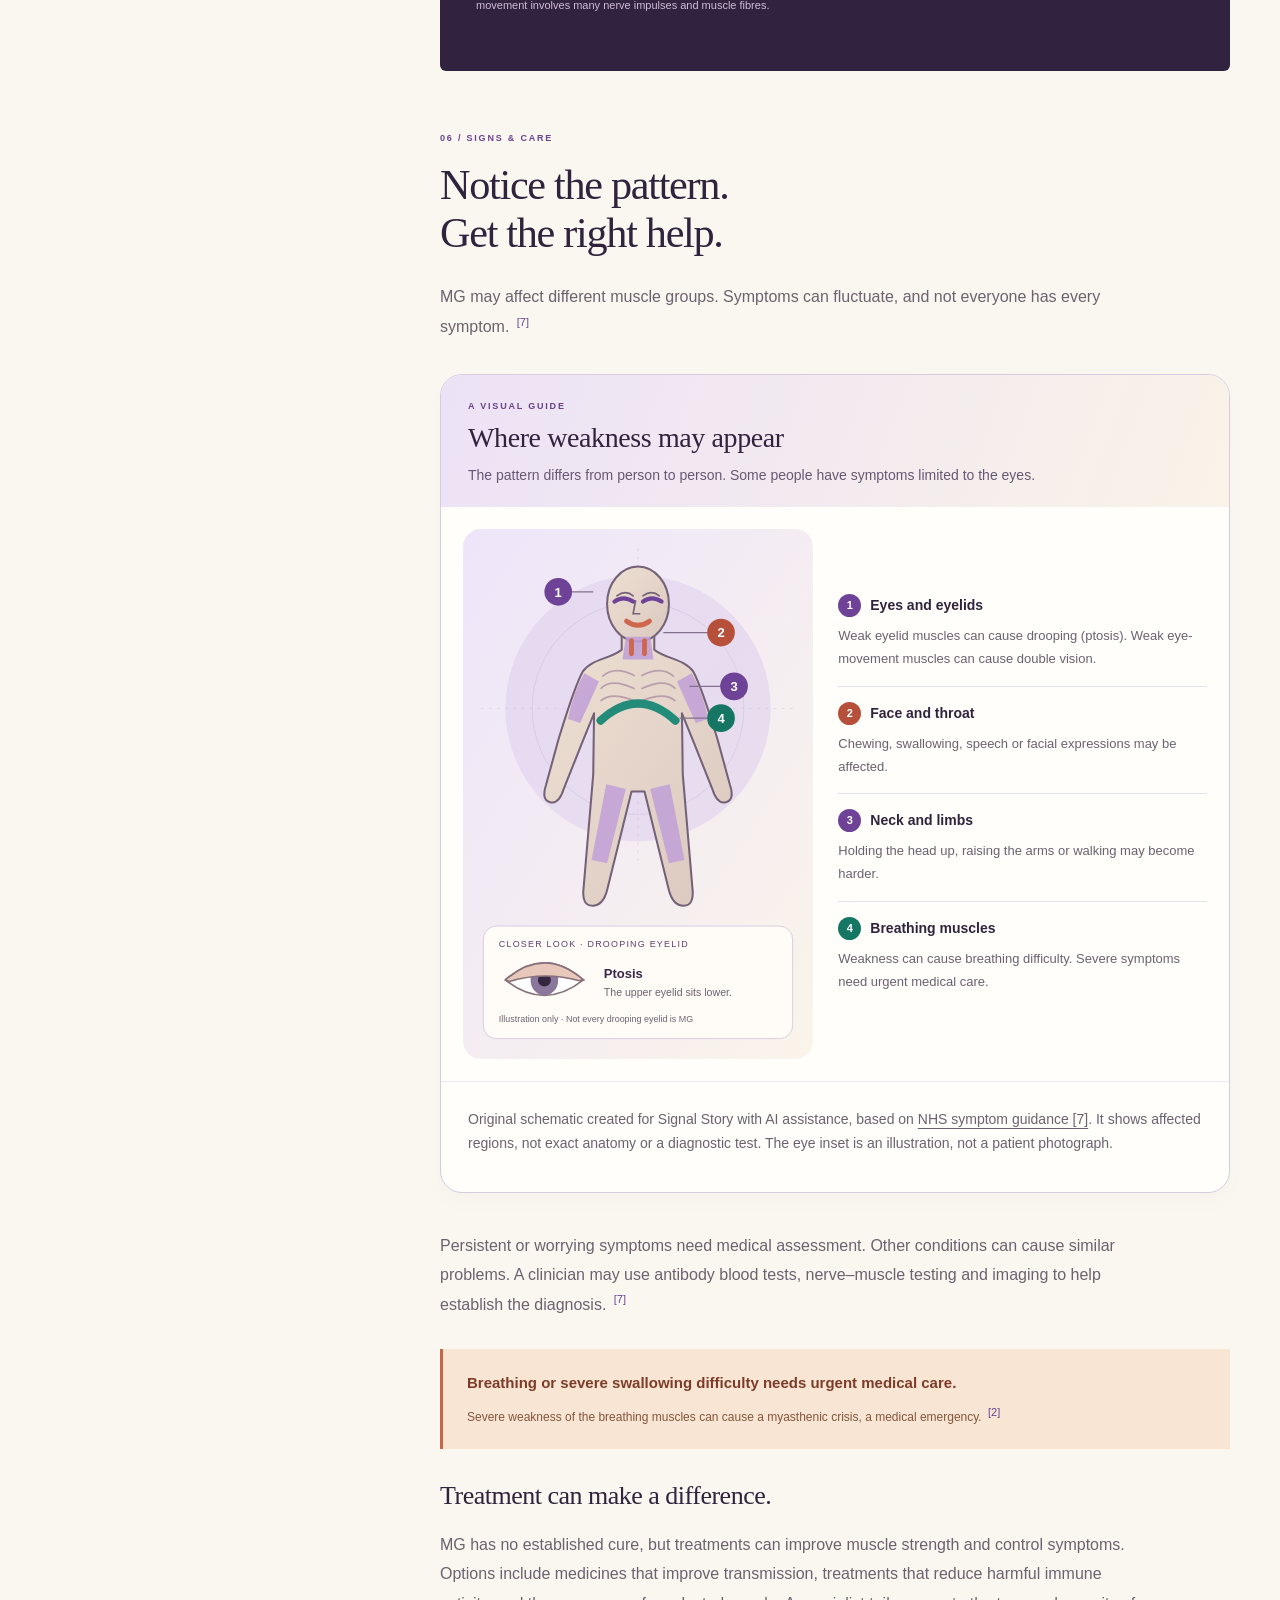
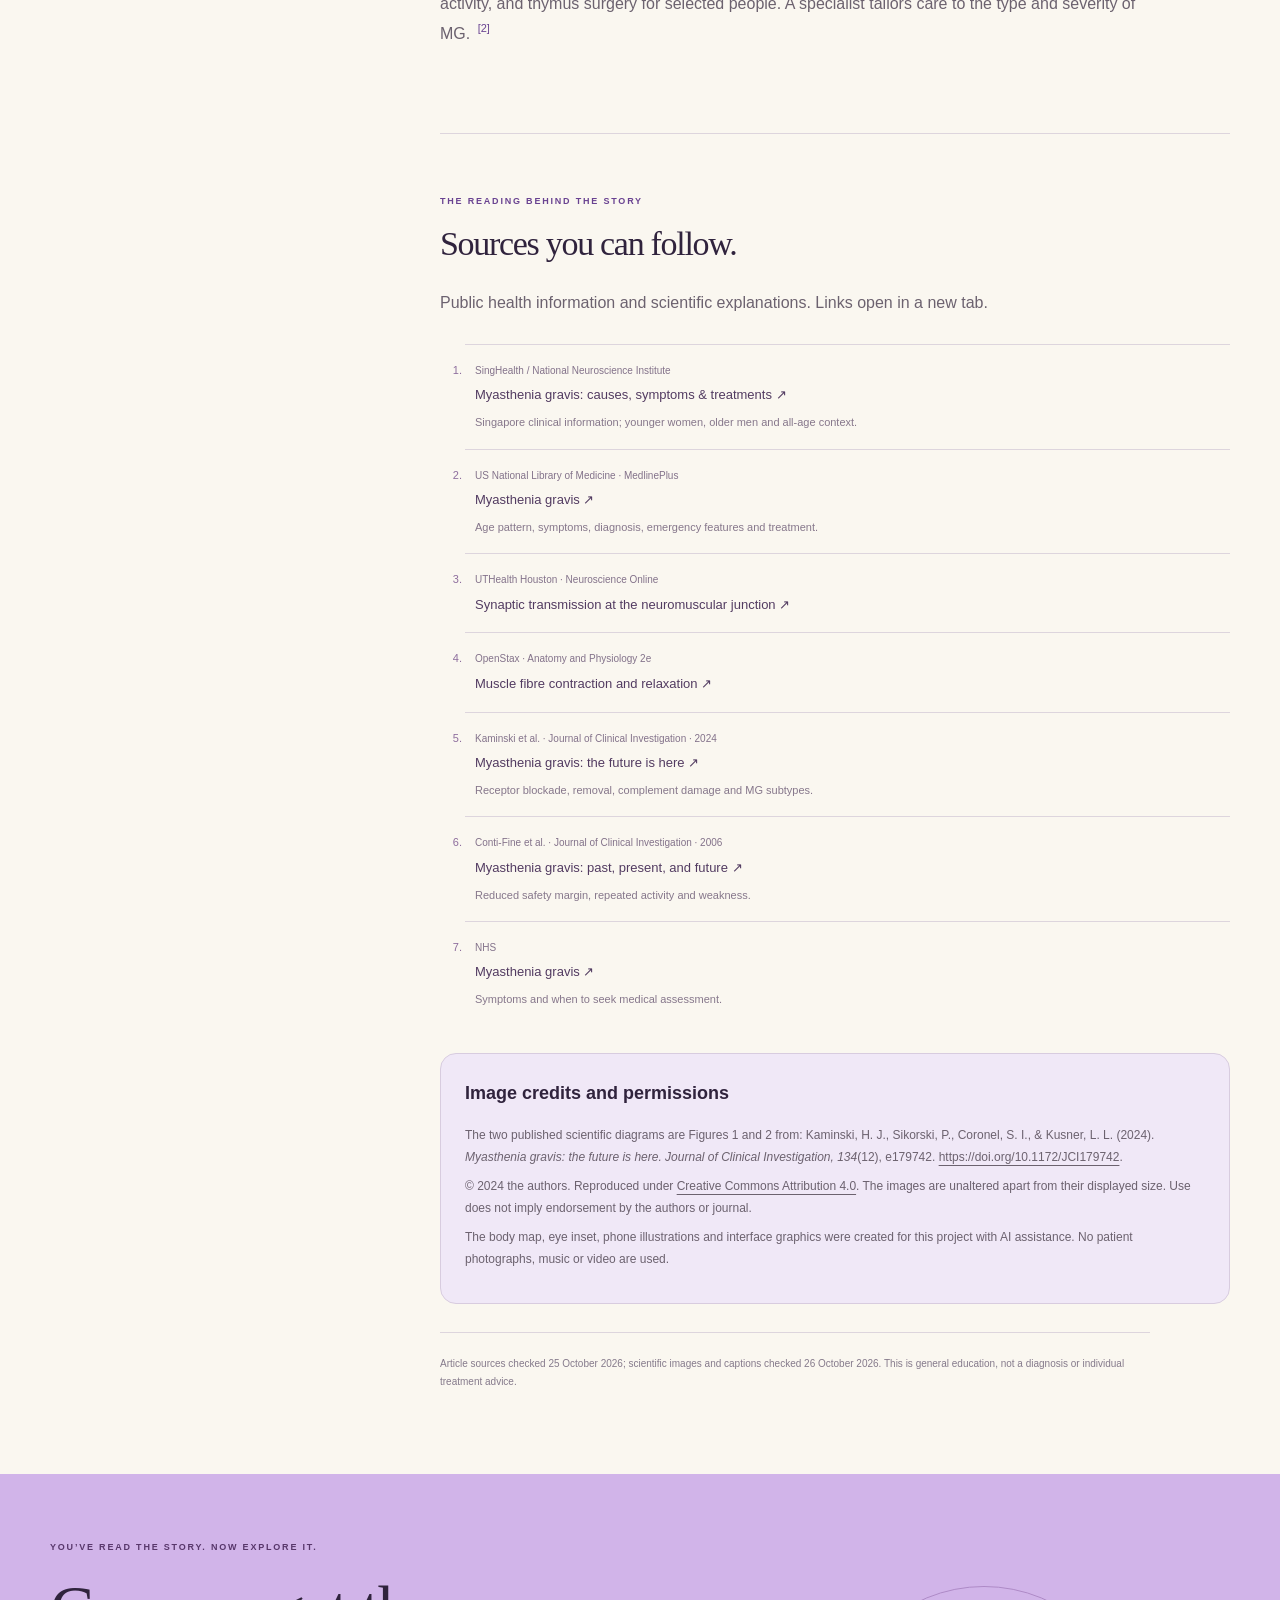
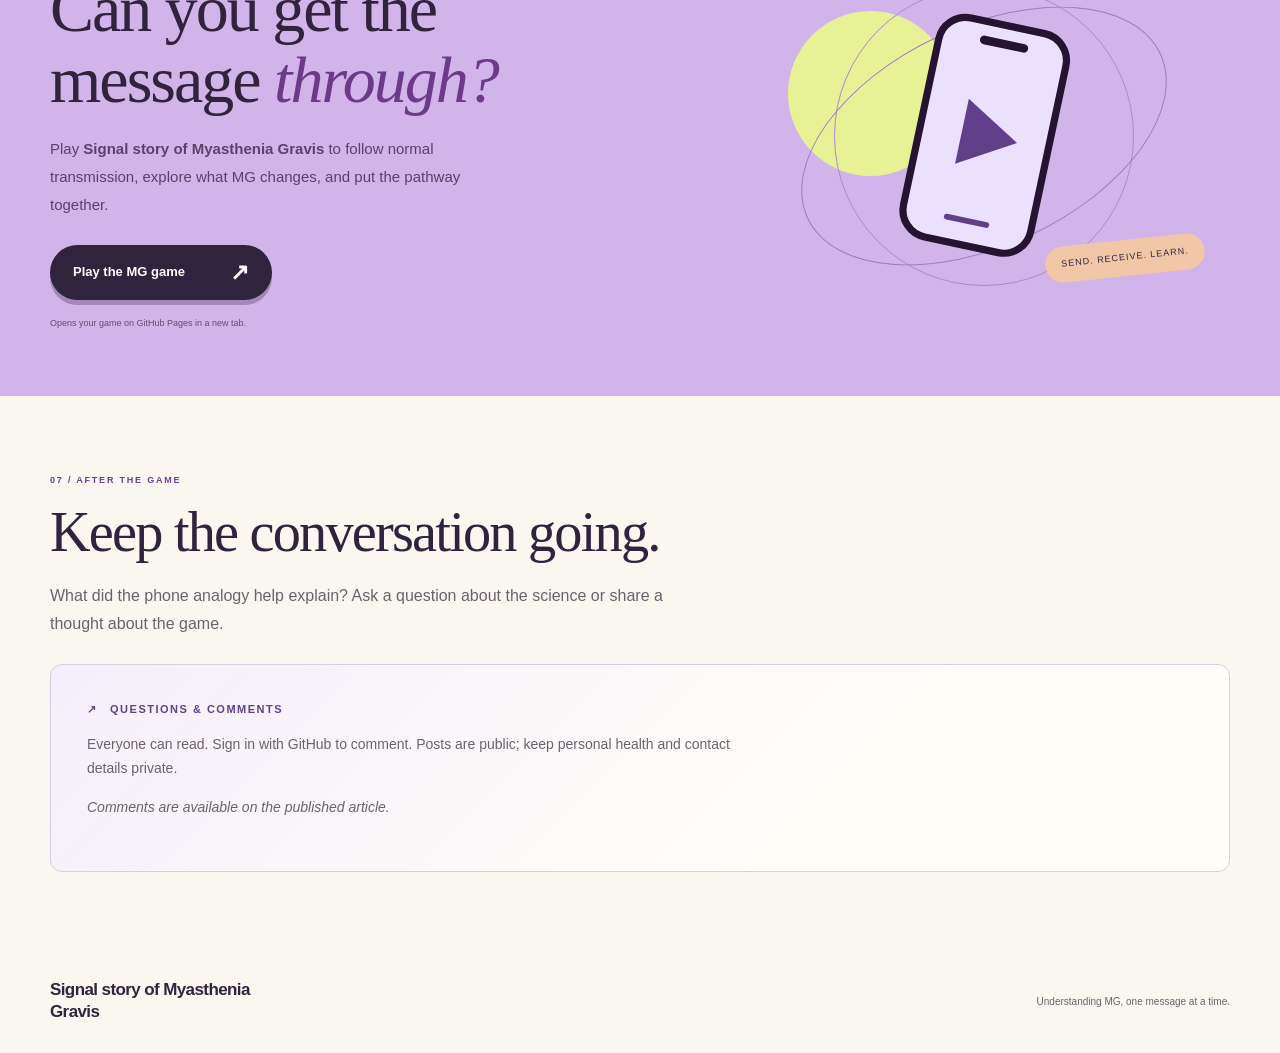
==== commit 02885db9: "Add files via upload" ====
--- a/index.html
+++ b/index.html
@@ -13,7 +13,7 @@
 <header class="masthead shell"><a class="brand" href="#top" aria-label="Signal story of Myasthenia Gravis home"><svg viewBox="0 0 40 40" aria-hidden="true"><path d="M20 20C1 20 5 1 15 5c5 2 5 10 5 15Zm0 0C20 1 39 5 35 15c-2 5-10 5-15 5Zm0 0c19 0 15 19 5 15-5-2-5-10-5-15Zm0 0C20 39 1 35 5 25c2-5 10-5 15-5Z" fill="currentColor"/></svg><span class="brand-name">Signal story of Myasthenia Gravis</span><span class="brand-sub">SCIENCE, MADE HUMAN</span></a><nav aria-label="Main navigation"><a href="#women">Who it affects</a><a href="#junction-figure">Scientific images</a><a href="#analogy">The phone analogy</a><a href="#sources">Sources</a></nav></header>
 <main>
 <section class="hero shell" aria-labelledby="title">
-<div class="hero-copy"><div class="eyebrow"><span class="dot"></span>THE HUMAN BODY, EXPLAINED</div><h1 id="title">Signal story of <em>Myasthenia Gravis</em></h1><p class="hero-deck">Understanding <strong>myasthenia gravis</strong>: what changes between a nerve and a muscle, why weakness can fluctuate, and what it means in everyday life.</p><div class="byline"><span class="avatar" aria-hidden="true">K</span><div><strong>by Kaushik</strong><span>26 October 2026 <i>·</i> <span id="readTime">7 min read</span></span></div></div></div>
+<div class="hero-copy"><div class="eyebrow"><span class="dot"></span>THE HUMAN BODY, EXPLAINED</div><h1 id="title">Signal story of <em>Myasthenia Gravis</em></h1><p class="hero-deck">Understanding <strong>myasthenia gravis</strong>: what changes between a nerve and a muscle, why weakness can fluctuate, and what it means in everyday life.</p><div class="byline"><span class="avatar" aria-hidden="true">K</span><div><strong>by NV Kaushik</strong><span>26 October 2026 <i>·</i> <span id="readTime">7 min read</span></span></div></div></div>
 <figure class="hero-art"><div class="art-caption"><span>01 / SEND</span><span>02 / RECEIVE</span></div><svg viewBox="0 0 540 570" role="img" aria-labelledby="heroArtTitle heroArtDesc"><title id="heroArtTitle">A nerve and muscle imagined as two messaging phones</title><desc id="heroArtDesc">A sender phone says Move. A receiving phone has an interrupted connection. This is a visual analogy, not a medical diagram.</desc><defs><pattern id="dots" width="24" height="24" patternUnits="userSpaceOnUse"><circle cx="2" cy="2" r="1" fill="#8b66ac" opacity=".22"/></pattern></defs><rect width="540" height="570" fill="url(#dots)"/><circle cx="430" cy="115" r="93" fill="#f58c70"/><path d="M40 510C40 374 234 425 270 314s150-80 241-105" stroke="#baa0d8" stroke-width="65" fill="none"/><g transform="translate(50 91) rotate(-11 100 170)"><rect x="-6" y="6" width="196" height="330" rx="34" fill="#9678b6"/><rect width="190" height="320" rx="31" fill="#fdfaf3" stroke="#382349" stroke-width="7"/><rect x="66" y="12" width="57" height="8" rx="4" fill="#382349"/><text x="22" y="63" fill="#756581" font-size="12" font-family="Arial" letter-spacing="2">THE NERVE</text><text x="22" y="98" fill="#382349" font-size="25" font-family="Georgia">The sender.</text><rect x="20" y="132" width="150" height="86" rx="15" fill="#6d429f"/><path d="m150 203 20 20-3-37" fill="#6d429f"/><text x="40" y="184" fill="white" font-size="33" font-family="Georgia">Move.</text><text x="25" y="257" fill="#74617e" font-size="12" font-family="Arial">A chemical message</text><path d="m142 253 5 5 10-12" stroke="#21806d" stroke-width="2.5" fill="none"/></g><path d="M223 267c57-51 44 85 105 42" stroke="#3d2751" stroke-width="3" stroke-dasharray="5 9" fill="none"/><g transform="translate(307 235) rotate(10 87 150)"><rect x="-6" y="6" width="181" height="302" rx="32" fill="#a584bb"/><rect width="175" height="295" rx="29" fill="#fdfaf3" stroke="#382349" stroke-width="7"/><rect x="59" y="12" width="57" height="8" rx="4" fill="#382349"/><text x="18" y="60" fill="#756581" font-size="12" font-family="Arial" letter-spacing="1.5">THE MUSCLE</text><text x="18" y="95" fill="#382349" font-size="24" font-family="Georgia">The receiver.</text><rect x="17" y="126" width="142" height="90" rx="15" fill="#f5d7bc"/><text x="32" y="165" fill="#823e2e" font-size="19" font-family="Georgia">Receiving</text><text x="32" y="190" fill="#823e2e" font-size="19" font-family="Georgia">problem.</text><path d="M34 246v10h13v-10m17 0v10h13v-10m17 0v10h13v-10m17 0v10h13v-10" stroke="#8a688f" stroke-width="3" fill="none"/><path d="m61 239 20 22m0-22-20 22" stroke="#b64c35" stroke-width="3"/></g><g transform="translate(350 110)"><circle r="35" fill="#e8f49c"/><path d="m-14 0 9 9 19-21" stroke="#382349" stroke-width="4" fill="none"/></g></svg><figcaption>A familiar analogy. A real biological story.</figcaption><span class="art-sticker" aria-hidden="true">LET’S<br>CONNECT<br>THE DOTS.</span></figure>
 </section>
 <div class="intro-strip"><div class="shell"><span>A short guide to MG</span><span>Understand the signal <b>→</b> Recognise the pattern <b>→</b> Play the story</span><a href="#article" aria-label="Start reading the article">↓</a></div></div>
@@ -37,11 +37,16 @@
 <div class="figure-heading"><span class="figure-label">A VISUAL GUIDE</span><h3>Where weakness may appear</h3><p>The pattern differs from person to person. Some people have symptoms limited to the eyes.</p></div>
 <div class="body-map-grid"><img src="assets/mg-muscle-groups.svg" width="430" height="650" loading="lazy" alt="Schematic person with numbered highlights: 1 at the eyes, 2 at the mouth and throat, 3 at the neck and limbs, and 4 at the breathing muscles in the chest. A small inset illustrates a drooping upper eyelid."><dl class="body-key"><div><dt><b>1</b>Eyes and eyelids</dt><dd>Weak eyelid muscles can cause drooping (ptosis). Weak eye-movement muscles can cause double vision.</dd></div><div><dt><b>2</b>Face and throat</dt><dd>Chewing, swallowing, speech or facial expressions may be affected.</dd></div><div><dt><b>3</b>Neck and limbs</dt><dd>Holding the head up, raising the arms or walking may become harder.</dd></div><div><dt><b>4</b>Breathing muscles</dt><dd>Weakness can cause breathing difficulty. Severe symptoms need urgent medical care.</dd></div></dl></div>
 <figcaption><p>Original schematic created for Signal Story with AI assistance, based on <a href="#source-7">NHS symptom guidance [7]</a>. It shows affected regions, not exact anatomy or a diagnostic test. The eye inset is an illustration, not a patient photograph.</p></figcaption></figure><p>Persistent or worrying symptoms need medical assessment. Other conditions can cause similar problems. A clinician may use antibody blood tests, nerve–muscle testing and imaging to help establish the diagnosis. <a class="ref" href="#source-7">[7]</a></p><div class="urgent"><strong>Breathing or severe swallowing difficulty needs urgent medical care.</strong><p>Severe weakness of the breathing muscles can cause a myasthenic crisis, a medical emergency. <a class="ref" href="#source-2">[2]</a></p></div><h3 class="subheading">Treatment can make a difference.</h3><p>MG has no established cure, but treatments can improve muscle strength and control symptoms. Options include medicines that improve transmission, treatments that reduce harmful immune activity, and thymus surgery for selected people. A specialist tailors care to the type and severity of MG. <a class="ref" href="#source-2">[2]</a></p></section>
-<section id="sources" class="article-section sources"><div class="section-no">THE READING BEHIND THE STORY</div><h2>Sources you can follow.</h2><p>Public health information and scientific explanations. Links open in a new tab.</p><ol><li id="source-1"><a href="https://www.singhealth.com.sg/symptoms-treatments/myasthenia-gravis" target="_blank" rel="noopener noreferrer"><span>SingHealth / National Neuroscience Institute</span><strong>Myasthenia gravis: causes, symptoms &amp; treatments ↗</strong></a><p>Singapore clinical information; younger women, older men and all-age context.</p></li><li id="source-2"><a href="https://medlineplus.gov/myastheniagravis.html" target="_blank" rel="noopener noreferrer"><span>US National Library of Medicine · MedlinePlus</span><strong>Myasthenia gravis ↗</strong></a><p>Age pattern, symptoms, diagnosis, emergency features and treatment.</p></li><li id="source-3"><a href="https://nba.uth.tmc.edu/neuroscience/s1/chapter04.html" target="_blank" rel="noopener noreferrer"><span>UTHealth Houston · Neuroscience Online</span><strong>Synaptic transmission at the neuromuscular junction ↗</strong></a></li><li id="source-4"><a href="https://openstax.org/books/anatomy-and-physiology-2e/pages/10-3-muscle-fiber-contraction-and-relaxation" target="_blank" rel="noopener noreferrer"><span>OpenStax · Anatomy and Physiology 2e</span><strong>Muscle fibre contraction and relaxation ↗</strong></a></li><li id="source-5"><a href="https://www.jci.org/articles/view/179742" target="_blank" rel="noopener noreferrer"><span>Kaminski et al. · Journal of Clinical Investigation · 2024</span><strong>Myasthenia gravis: the future is here ↗</strong></a><p>Receptor blockade, removal, complement damage and MG subtypes.</p></li><li id="source-6"><a href="https://www.jci.org/articles/view/29894" target="_blank" rel="noopener noreferrer"><span>Conti-Fine et al. · Journal of Clinical Investigation · 2006</span><strong>Myasthenia gravis: past, present, and future ↗</strong></a><p>Reduced safety margin, repeated activity and weakness.</p></li><li id="source-7"><a href="https://www.nhs.uk/conditions/myasthenia-gravis/" target="_blank" rel="noopener noreferrer"><span>NHS</span><strong>Myasthenia gravis ↗</strong></a><p>Symptoms and when to seek medical assessment.</p></li></ol><div class="image-credits" id="image-credits"><h3>Image credits and permissions</h3><p>The two published scientific diagrams are Figures 1 and 2 from: Kaminski, H. J., Sikorski, P., Coronel, S. I., &amp; Kusner, L. L. (2024). <em>Myasthenia gravis: the future is here.</em> <em>Journal of Clinical Investigation, 134</em>(12), e179742. <a href="https://doi.org/10.1172/JCI179742" target="_blank" rel="noopener noreferrer">https://doi.org/10.1172/JCI179742</a>.</p><p>© 2024 the authors. Reproduced under <a href="https://creativecommons.org/licenses/by/4.0/" target="_blank" rel="noopener noreferrer">Creative Commons Attribution 4.0</a>. The images are unaltered apart from their displayed size. Use does not imply endorsement by the authors or journal.</p><p>The body map, eye inset, phone illustrations and interface graphics were created for this project with AI assistance. No patient photographs, music or video are used.</p></div><p class="editorial-note">An educational article by Kaushik. Article sources checked 25 October 2026; scientific images and captions checked 26 October 2026. This is general education, not a diagnosis or individual treatment advice.</p></section>
+<section id="sources" class="article-section sources"><div class="section-no">THE READING BEHIND THE STORY</div><h2>Sources you can follow.</h2><p>Public health information and scientific explanations. Links open in a new tab.</p><ol><li id="source-1"><a href="https://www.singhealth.com.sg/symptoms-treatments/myasthenia-gravis" target="_blank" rel="noopener noreferrer"><span>SingHealth / National Neuroscience Institute</span><strong>Myasthenia gravis: causes, symptoms &amp; treatments ↗</strong></a><p>Singapore clinical information; younger women, older men and all-age context.</p></li><li id="source-2"><a href="https://medlineplus.gov/myastheniagravis.html" target="_blank" rel="noopener noreferrer"><span>US National Library of Medicine · MedlinePlus</span><strong>Myasthenia gravis ↗</strong></a><p>Age pattern, symptoms, diagnosis, emergency features and treatment.</p></li><li id="source-3"><a href="https://nba.uth.tmc.edu/neuroscience/s1/chapter04.html" target="_blank" rel="noopener noreferrer"><span>UTHealth Houston · Neuroscience Online</span><strong>Synaptic transmission at the neuromuscular junction ↗</strong></a></li><li id="source-4"><a href="https://openstax.org/books/anatomy-and-physiology-2e/pages/10-3-muscle-fiber-contraction-and-relaxation" target="_blank" rel="noopener noreferrer"><span>OpenStax · Anatomy and Physiology 2e</span><strong>Muscle fibre contraction and relaxation ↗</strong></a></li><li id="source-5"><a href="https://www.jci.org/articles/view/179742" target="_blank" rel="noopener noreferrer"><span>Kaminski et al. · Journal of Clinical Investigation · 2024</span><strong>Myasthenia gravis: the future is here ↗</strong></a><p>Receptor blockade, removal, complement damage and MG subtypes.</p></li><li id="source-6"><a href="https://www.jci.org/articles/view/29894" target="_blank" rel="noopener noreferrer"><span>Conti-Fine et al. · Journal of Clinical Investigation · 2006</span><strong>Myasthenia gravis: past, present, and future ↗</strong></a><p>Reduced safety margin, repeated activity and weakness.</p></li><li id="source-7"><a href="https://www.nhs.uk/conditions/myasthenia-gravis/" target="_blank" rel="noopener noreferrer"><span>NHS</span><strong>Myasthenia gravis ↗</strong></a><p>Symptoms and when to seek medical assessment.</p></li></ol><div class="image-credits" id="image-credits"><h3>Image credits and permissions</h3><p>The two published scientific diagrams are Figures 1 and 2 from: Kaminski, H. J., Sikorski, P., Coronel, S. I., &amp; Kusner, L. L. (2024). <em>Myasthenia gravis: the future is here.</em> <em>Journal of Clinical Investigation, 134</em>(12), e179742. <a href="https://doi.org/10.1172/JCI179742" target="_blank" rel="noopener noreferrer">https://doi.org/10.1172/JCI179742</a>.</p><p>© 2024 the authors. Reproduced under <a href="https://creativecommons.org/licenses/by/4.0/" target="_blank" rel="noopener noreferrer">Creative Commons Attribution 4.0</a>. The images are unaltered apart from their displayed size. Use does not imply endorsement by the authors or journal.</p><p>The body map, eye inset, phone illustrations and interface graphics were created for this project with AI assistance. No patient photographs, music or video are used.</p></div><p class="editorial-note">Article sources checked 25 October 2026; scientific images and captions checked 26 October 2026. This is general education, not a diagnosis or individual treatment advice.</p></section>
 </article>
 </div>
 <section class="game-cta" id="play" aria-labelledby="playTitle"><div class="shell cta-layout"><div><div class="eyebrow">YOU’VE READ THE STORY. NOW EXPLORE IT.</div><h2 id="playTitle">Can you get the<br>message <em>through?</em></h2><p>Play <strong>Signal story of Myasthenia Gravis</strong> to follow normal transmission, explore what MG changes, and put the pathway together.</p><a class="game-button" href="https://quantumnandulaasdad.github.io/Mg-Game/" target="_blank" rel="noopener noreferrer">Play the MG game <span aria-hidden="true">↗</span></a><span class="external-note">Opens your game on GitHub Pages in a new tab.</span></div><div class="cta-art" aria-hidden="true"><span class="orbit orbit-one"></span><span class="orbit orbit-two"></span><svg viewBox="0 0 160 180"><rect x="35" y="12" width="90" height="155" rx="19" fill="#ece0ff" stroke="#241431" stroke-width="5"/><rect x="63" y="22" width="34" height="6" rx="3" fill="#241431"/><path d="m64 67 39 23-39 23V67Z" fill="#61408a"/><path d="M66 150h28" stroke="#61408a" stroke-width="4" stroke-linecap="round"/></svg><span class="cta-badge">SEND. RECEIVE. LEARN.</span></div></div></section>
-</main><footer class="site-footer shell"><a class="brand" href="#top">Signal story of Myasthenia Gravis</a><span>Understanding MG, one message at a time.</span><strong>by Kaushik</strong></footer>
+<section class="community shell" id="discussion" aria-labelledby="discussionTitle">
+ <div class="community-heading"><p class="section-no">07 / AFTER THE GAME</p><h2 id="discussionTitle">Keep the conversation going.</h2><p>What did the phone analogy help explain? Ask a question about the science or share a thought about the game.</p></div>
+ <div class="discussion-box"><div class="discussion-label"><span aria-hidden="true">↗</span> QUESTIONS &amp; COMMENTS</div><p>Everyone can read. Sign in with GitHub to comment. Posts are public; keep personal health and contact details private.</p><button type="button" class="discussion-open" data-mg-open aria-controls="mg-thread" hidden>Show comments</button><p class="discussion-status" data-mg-status role="status">Comments are not open yet.</p><div id="mg-thread" class="giscus" data-mg-thread></div><a class="discussion-link" data-mg-github target="_blank" rel="noopener noreferrer" hidden>Open discussion on GitHub ↗</a><noscript><p><a href="https://github.com/quantumnandulaasdad/MG-Website/discussions">Read or join the discussion on GitHub</a>.</p></noscript></div>
+</section>
+</main><footer class="site-footer shell"><a class="brand" href="#top">Signal story of Myasthenia Gravis</a><span>Understanding MG, one message at a time.</span></footer>
 <dialog class="image-dialog" id="imageDialog" aria-labelledby="imageDialogTitle"><div class="image-dialog-head"><h2 id="imageDialogTitle">Scientific image</h2><button type="button" id="closeImage">Close <span aria-hidden="true">×</span></button></div><p class="zoom-hint">Scroll to explore the figure. On a phone, use two fingers to zoom.</p><div class="image-scroll"><img id="expandedImage" alt=""></div><p class="dialog-credit">© 2024 Kaminski et al. · <a href="https://doi.org/10.1172/JCI179742" target="_blank" rel="noopener noreferrer">JCI</a> · <a href="https://creativecommons.org/licenses/by/4.0/" target="_blank" rel="noopener noreferrer">CC BY 4.0</a> · Image unchanged.</p></dialog>
 <script src="app.js"></script>
+<script src="community.js" defer></script>
 </body></html>
--- a/styles.css
+++ b/styles.css
@@ -42,3 +42,10 @@
 .masthead{height:auto;min-height:104px;padding-block:20px}.masthead .brand{flex-wrap:nowrap;min-width:0}.brand svg{flex-shrink:0}.brand-name{max-width:290px;line-height:1.25}.masthead .brand-sub{display:none}.hero h1{font-size:clamp(40px,5vw,68px);line-height:1.08;letter-spacing:-2px}.hero h1 em{display:block}.site-footer .brand{max-width:25ch;line-height:1.3}
 @media(max-width:680px){.masthead{gap:16px}.masthead .brand{font-size:16px}.brand-name{max-width:220px}.masthead nav{gap:14px}.site-footer{flex-wrap:wrap}.site-footer strong{margin-left:auto}.hero h1{letter-spacing:-1.3px}}
 @media(max-width:480px){.masthead{flex-wrap:wrap;padding-block:16px;gap:10px}.masthead .brand{font-size:18px}.masthead nav{width:100%;justify-content:flex-end}.masthead nav a{padding:3px 0}}
+
+/* Discussion and project visits */
+/* Comments below the game invitation */
+.community{padding-block:clamp(40px,6vw,82px);scroll-margin-top:24px}
+.community-heading{max-width:780px}.community-heading h2{font:400 clamp(34px,4.4vw,57px)/1.12 var(--serif);letter-spacing:-1.8px;margin:0 0 18px}.community-heading>p:last-child{max-width:620px;color:var(--muted);font-size:16px}.community .section-no{margin:0 0 14px}
+.discussion-box{margin-top:26px;border:1px solid #d9cde5;border-radius:12px;padding:clamp(20px,4vw,36px);background:linear-gradient(135deg,#f5effb 0%,#fffdf8 65%);overflow-wrap:anywhere;min-width:0}.discussion-label{font:700 11px/1.5 var(--sans);letter-spacing:1.5px;color:#61408a}.discussion-label span{margin-right:8px}.discussion-box>p{font-size:14px;color:var(--muted);max-width:680px}.discussion-open{background:var(--purple);color:#fff;border:0;border-radius:6px;min-height:44px;padding:12px 20px;font-size:14px;font-weight:700;cursor:pointer}.discussion-open:hover{background:#472c67}.discussion-open:focus-visible,.discussion-link:focus-visible{outline:3px solid #a87acb;outline-offset:4px}.discussion-open[hidden],.discussion-link[hidden]{display:none}.discussion-status{font-style:italic}.discussion-link{display:inline-block;margin-top:14px;font-size:14px;font-weight:700;color:#61408a;text-underline-offset:4px}#mg-thread{min-width:0;margin-top:16px}.giscus-frame{width:100%;border:0}
+@media(max-width:620px){.community-heading h2{font-size:34px;letter-spacing:-1px}.discussion-box{padding:20px 16px}}
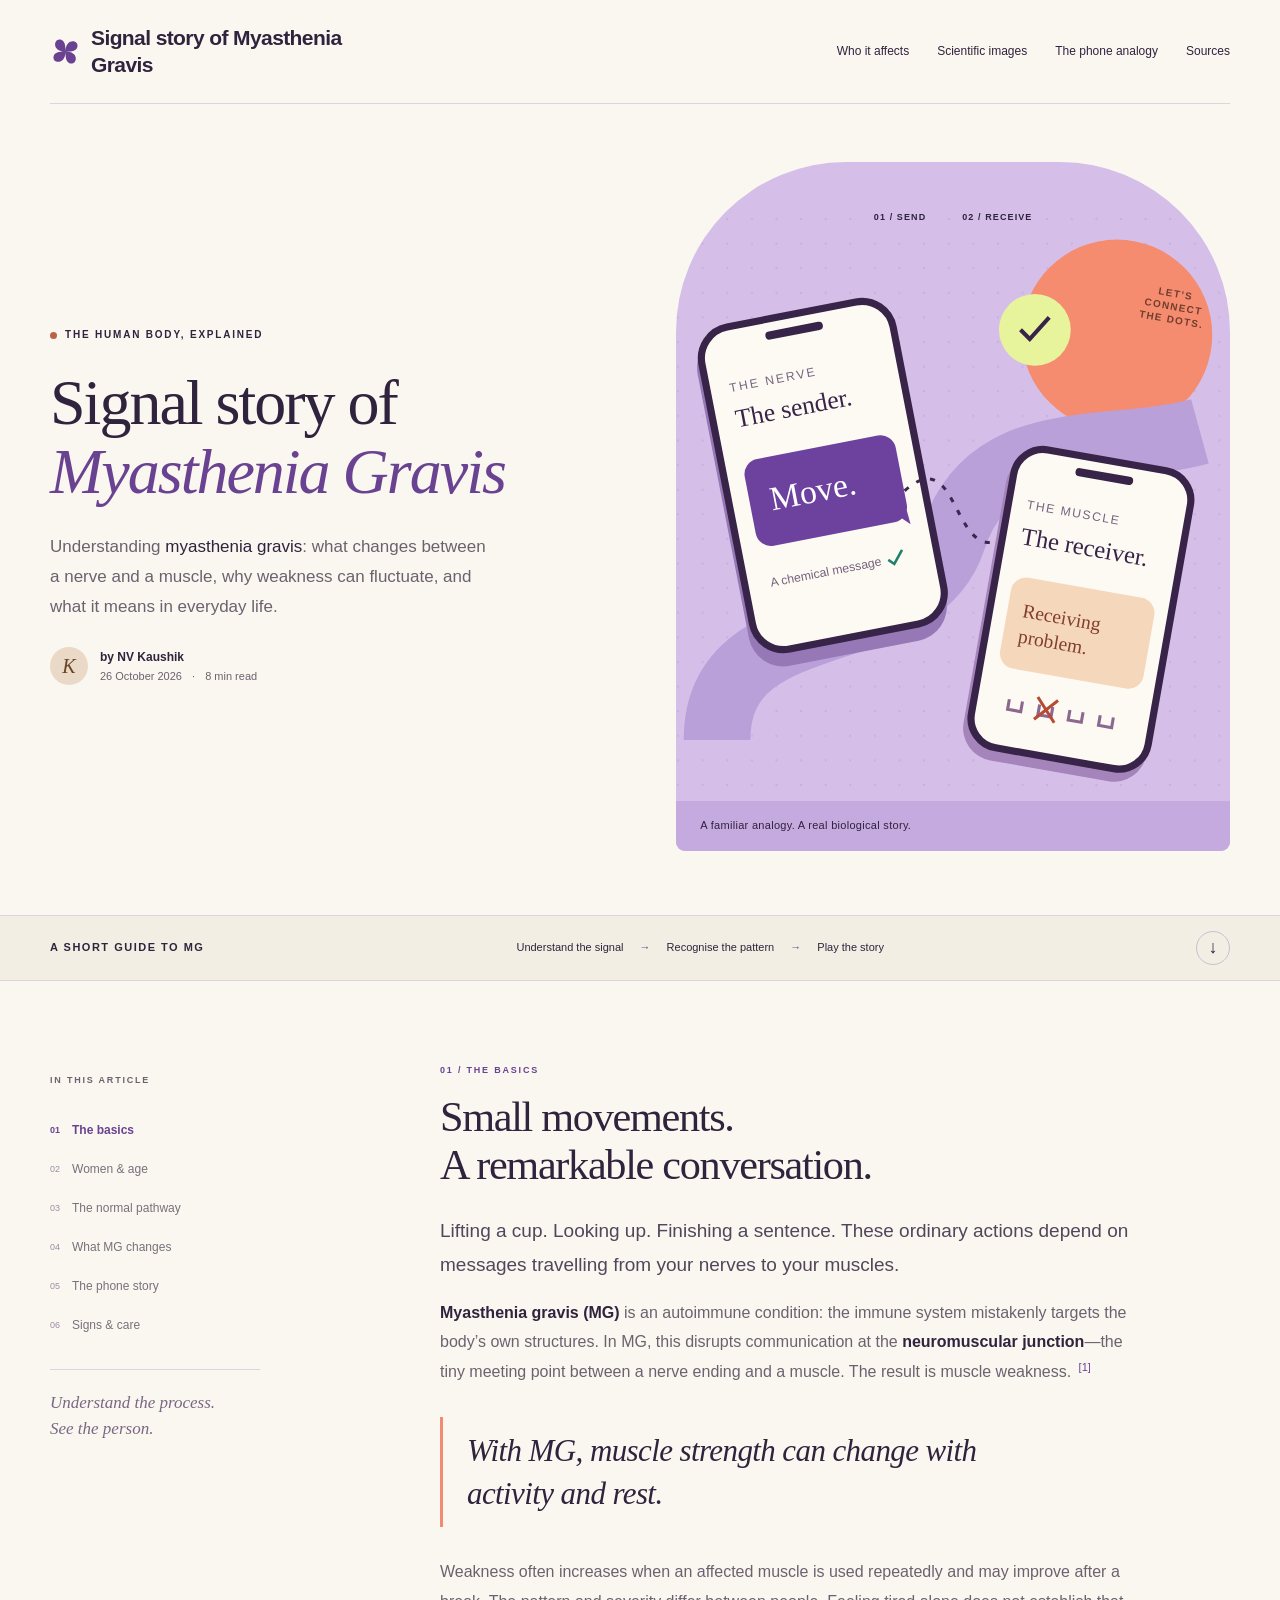
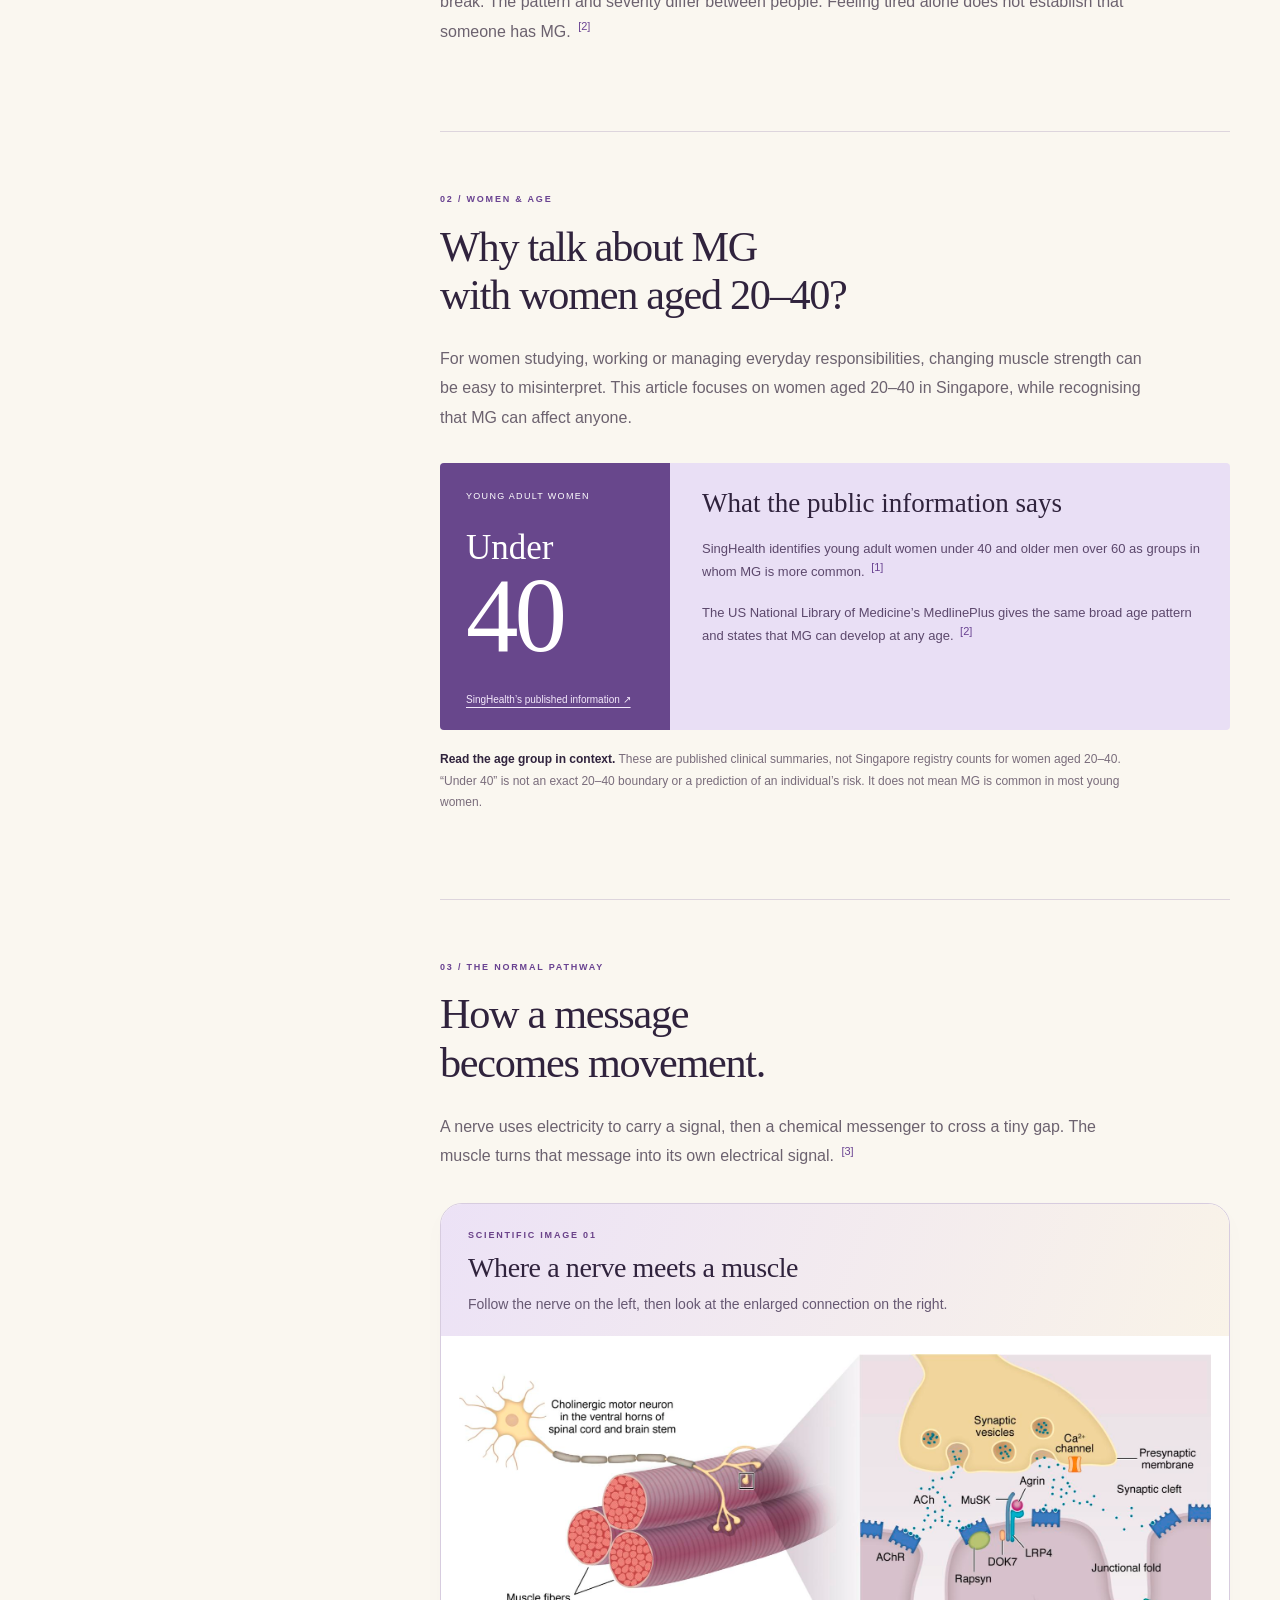
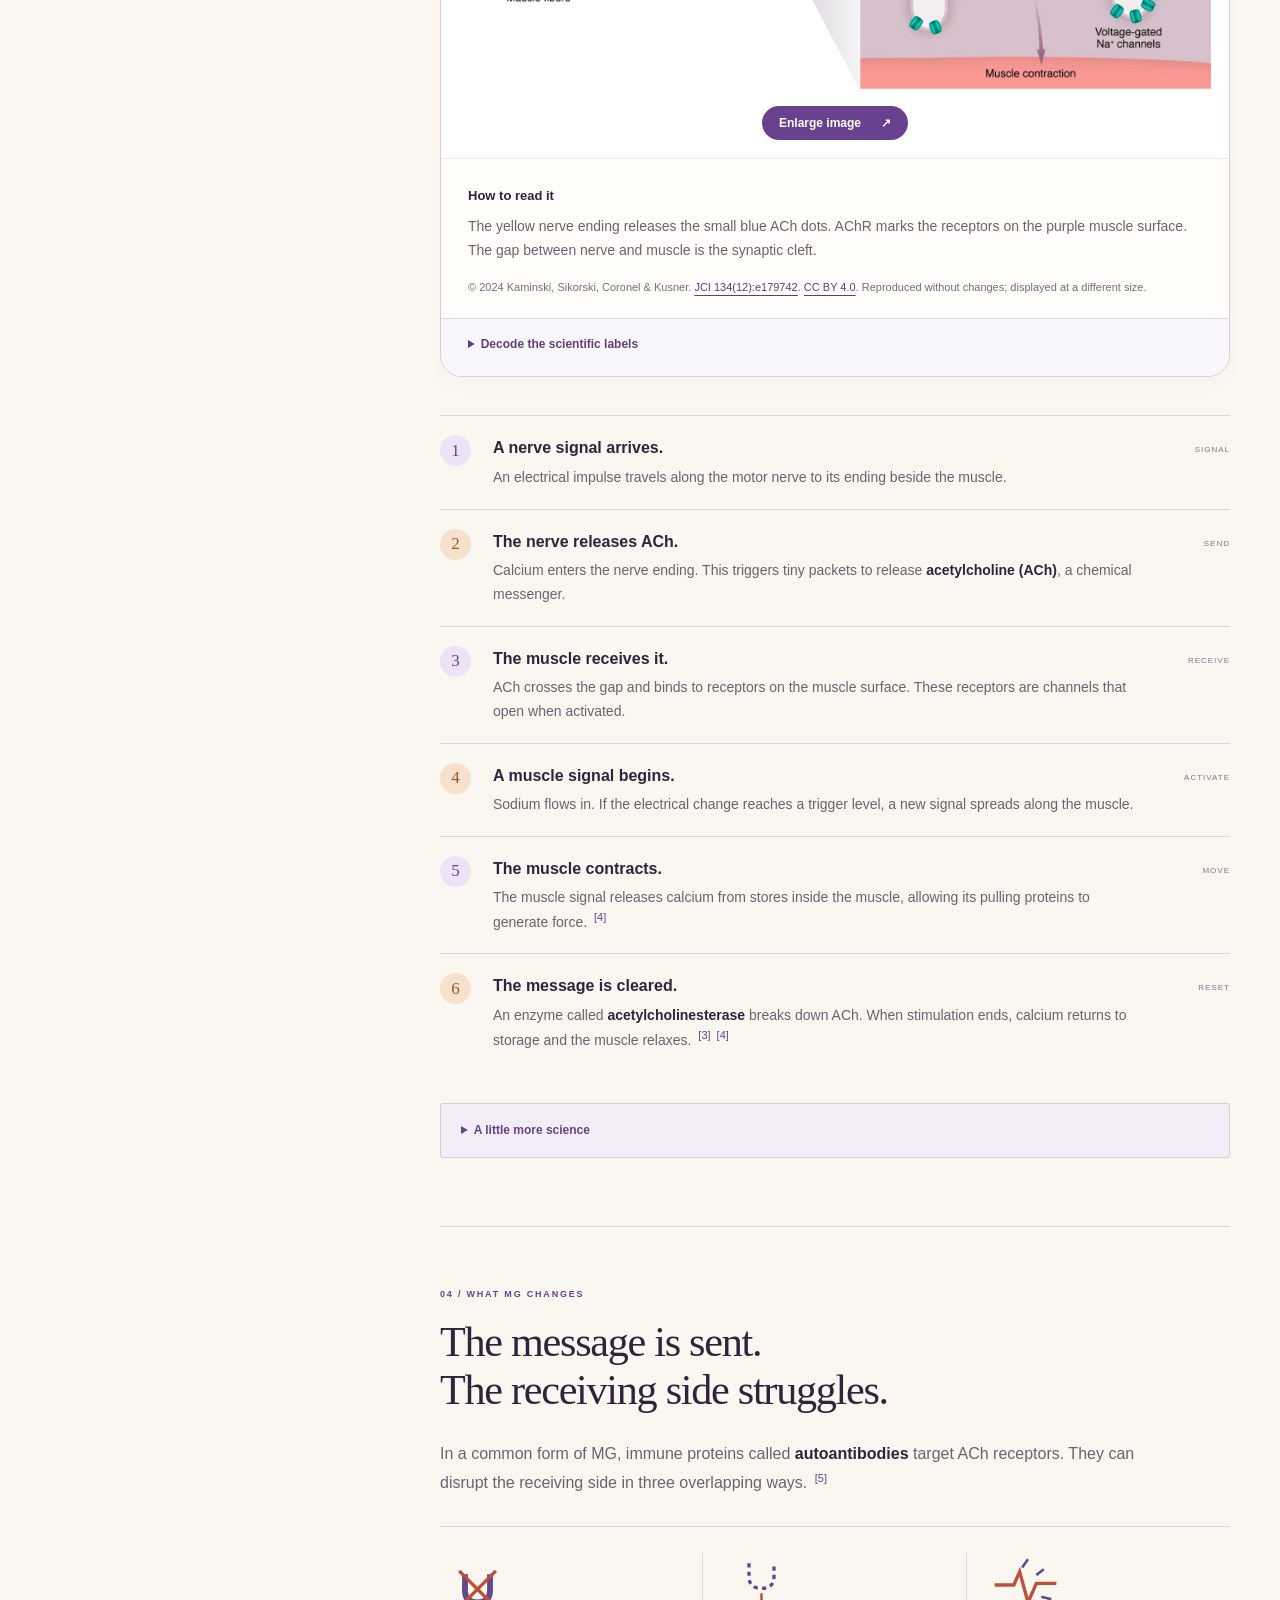
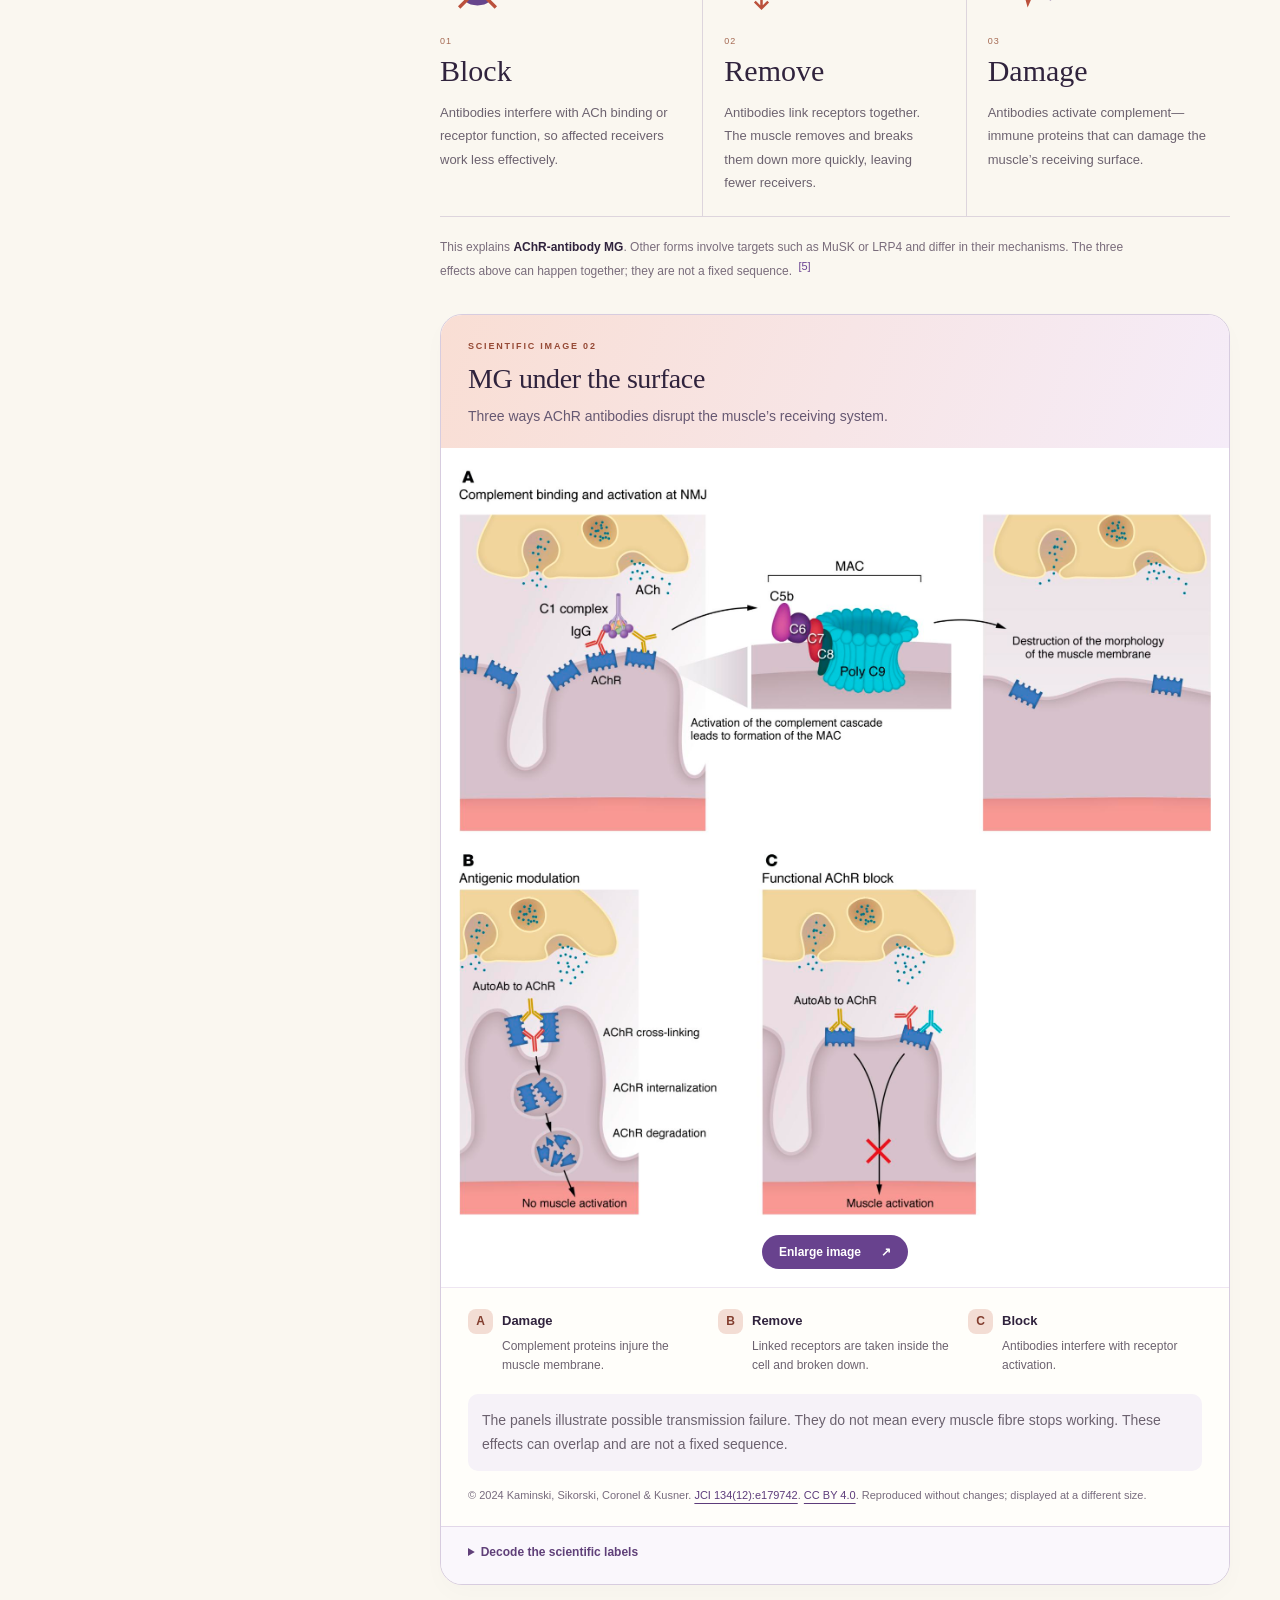
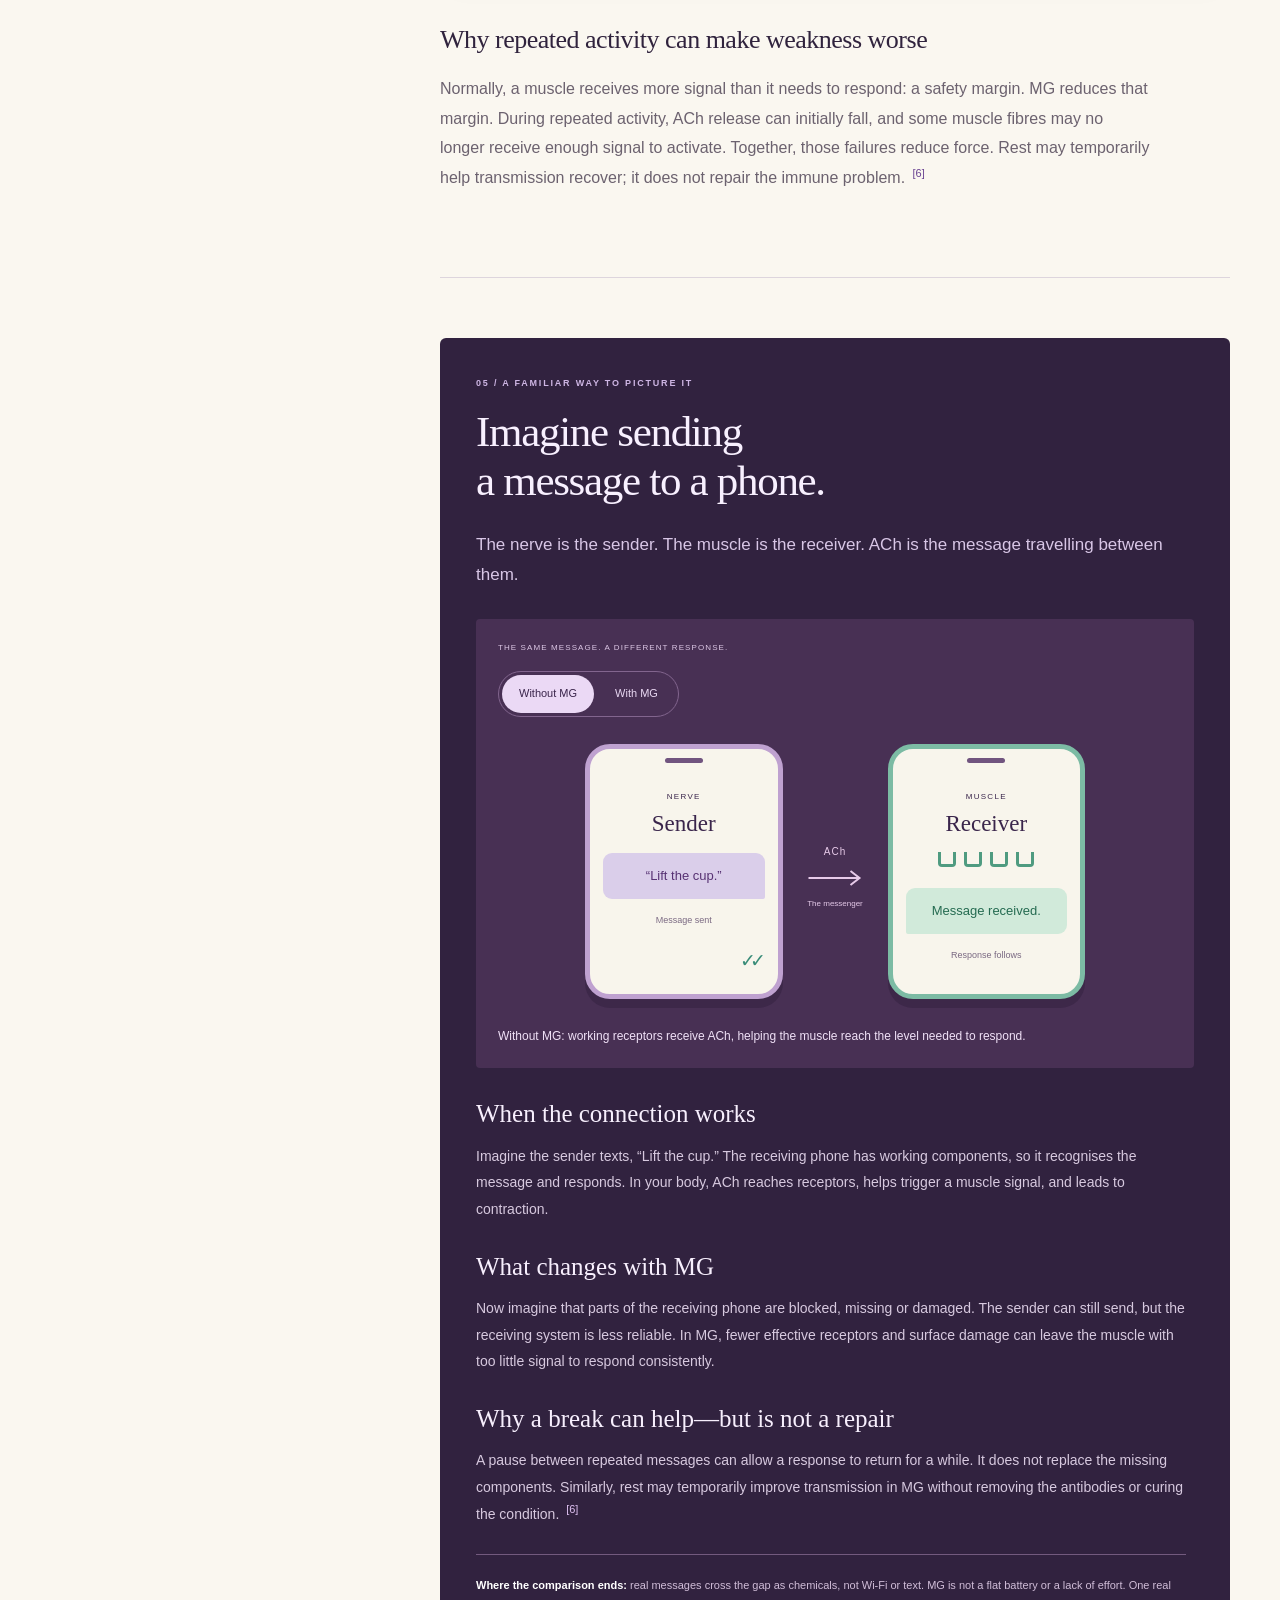
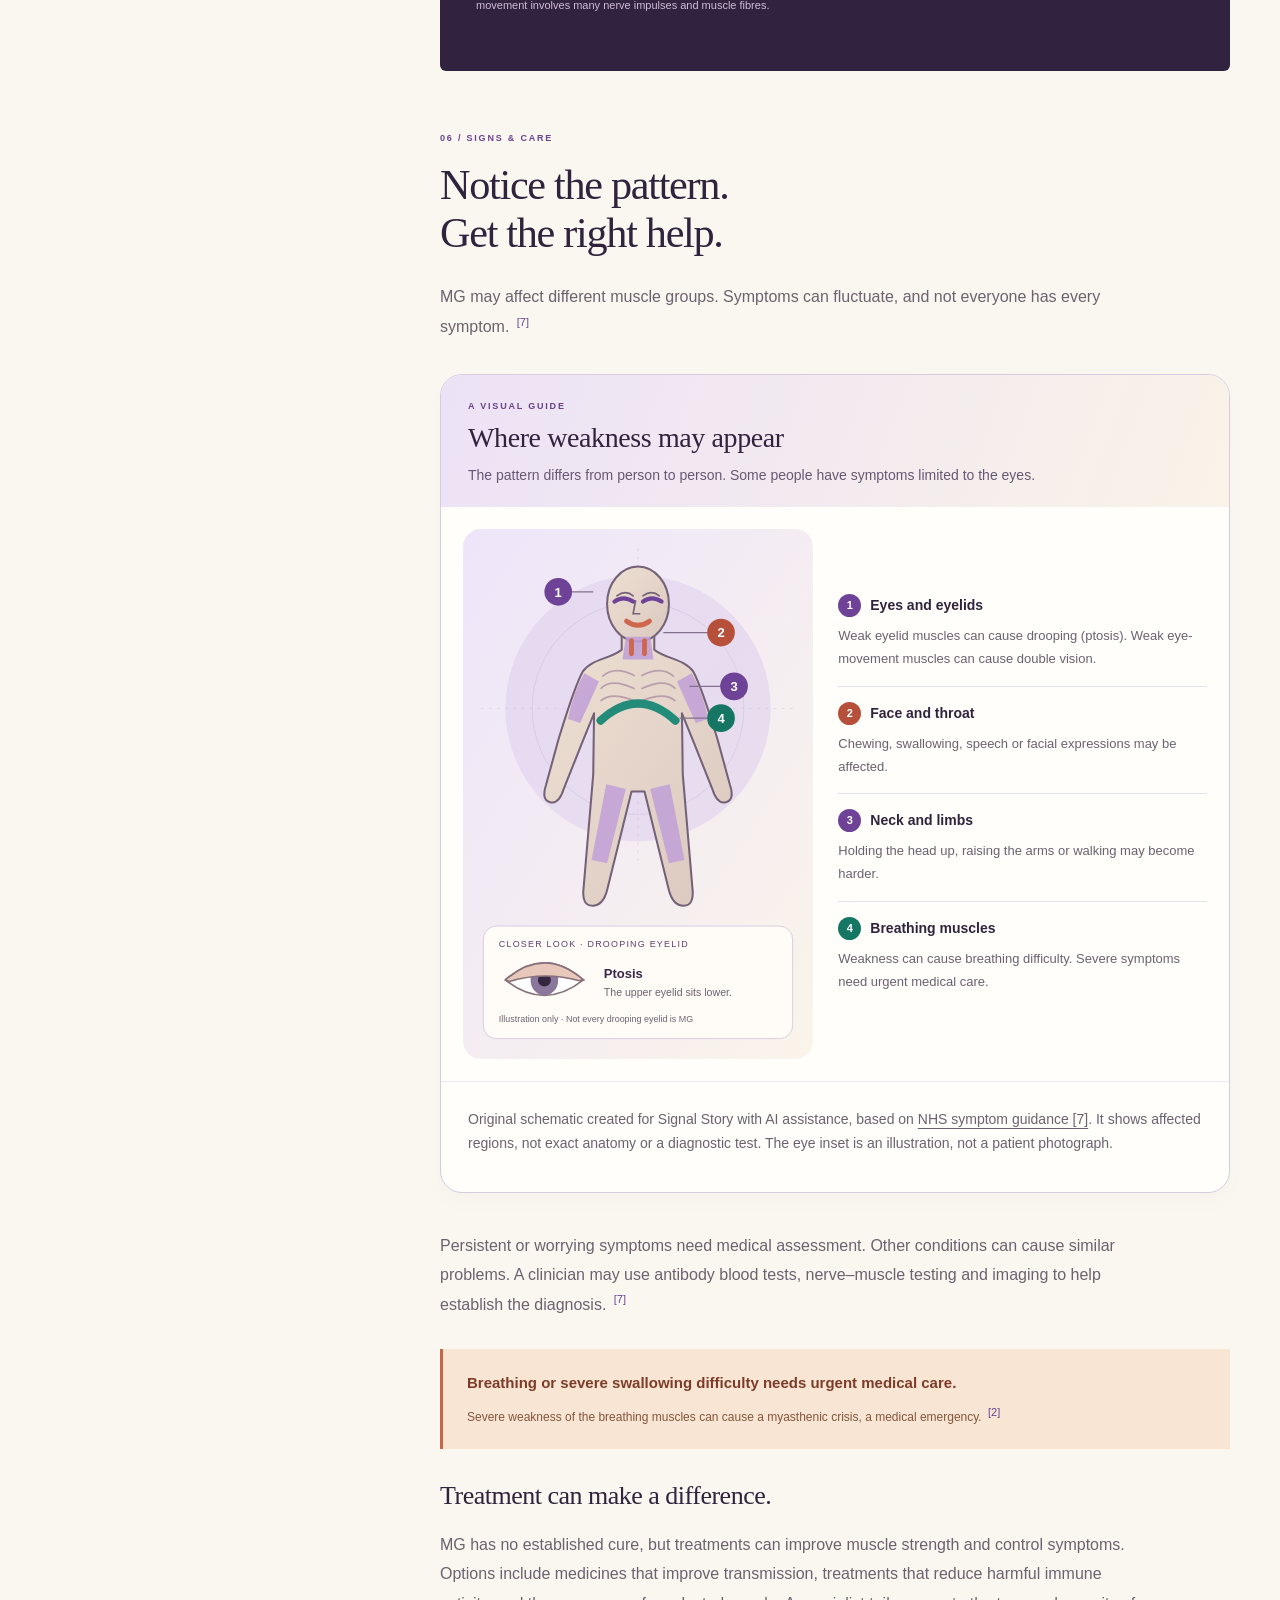
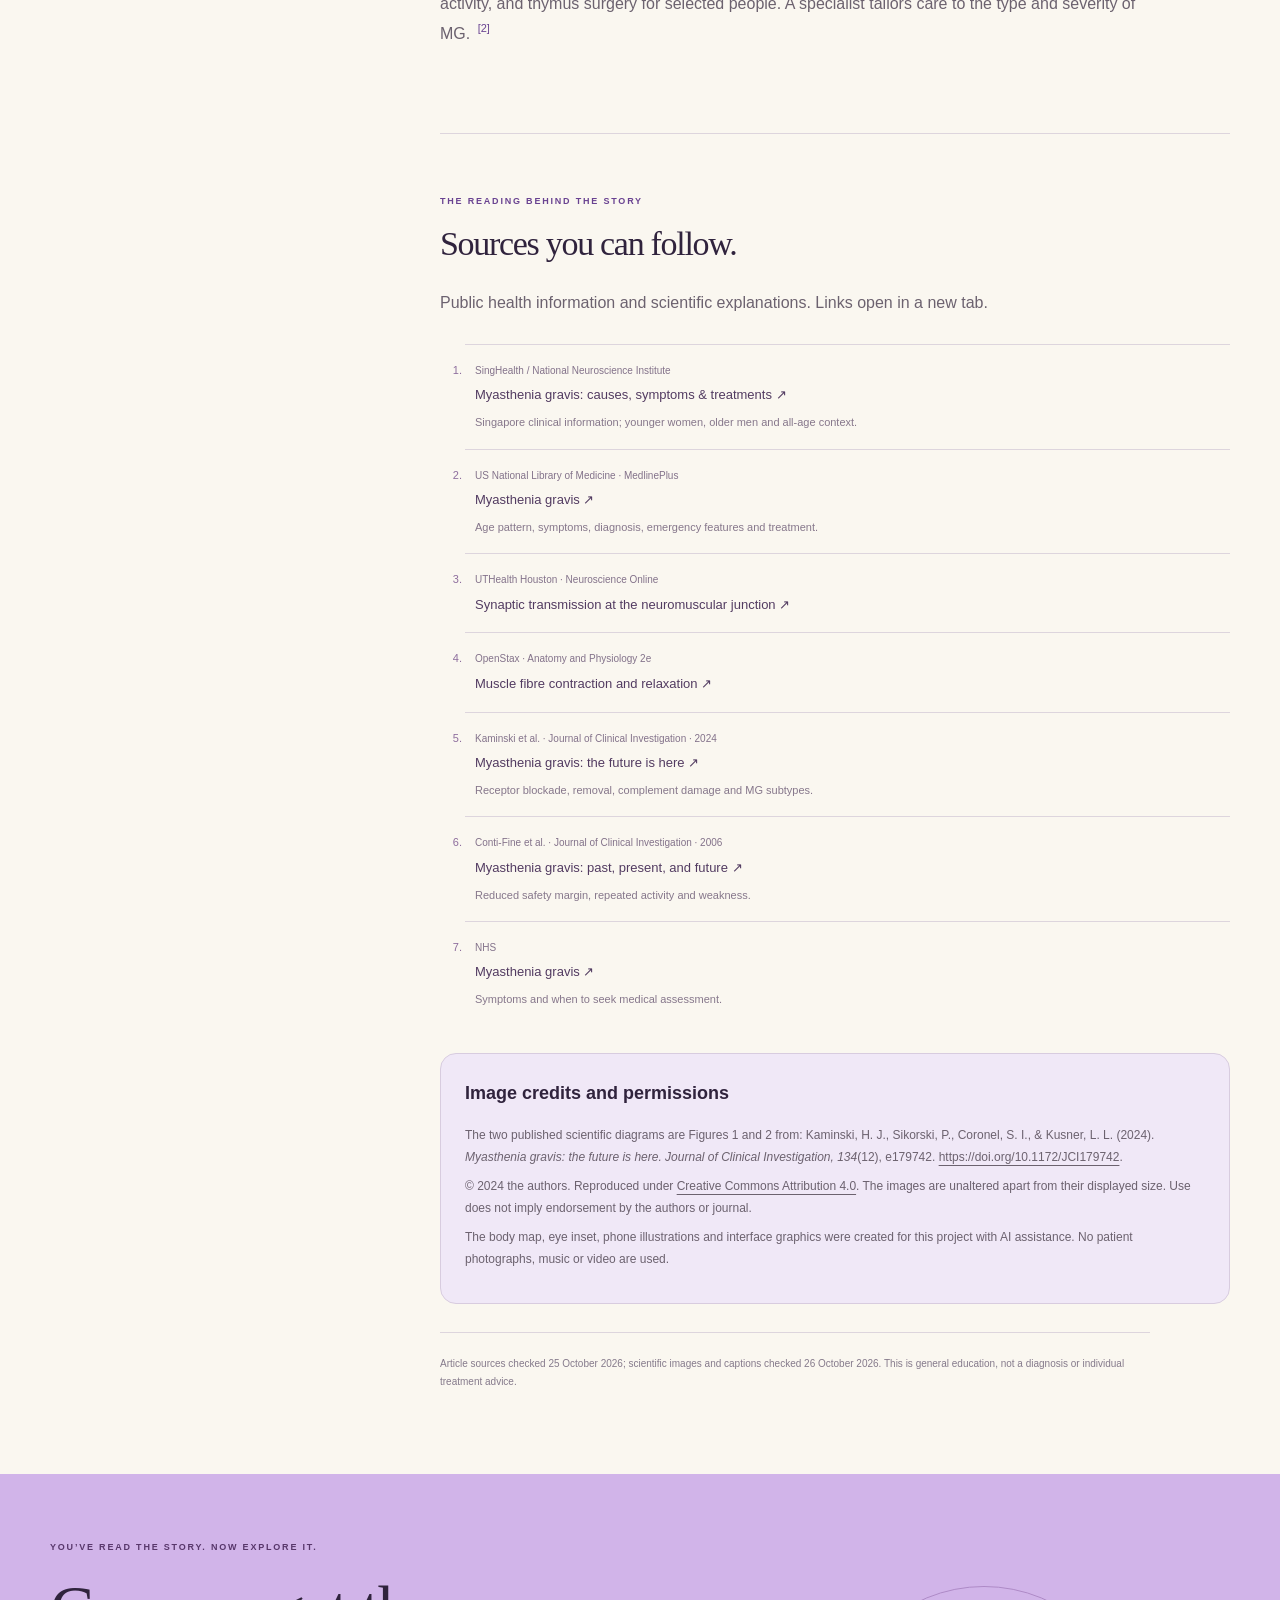
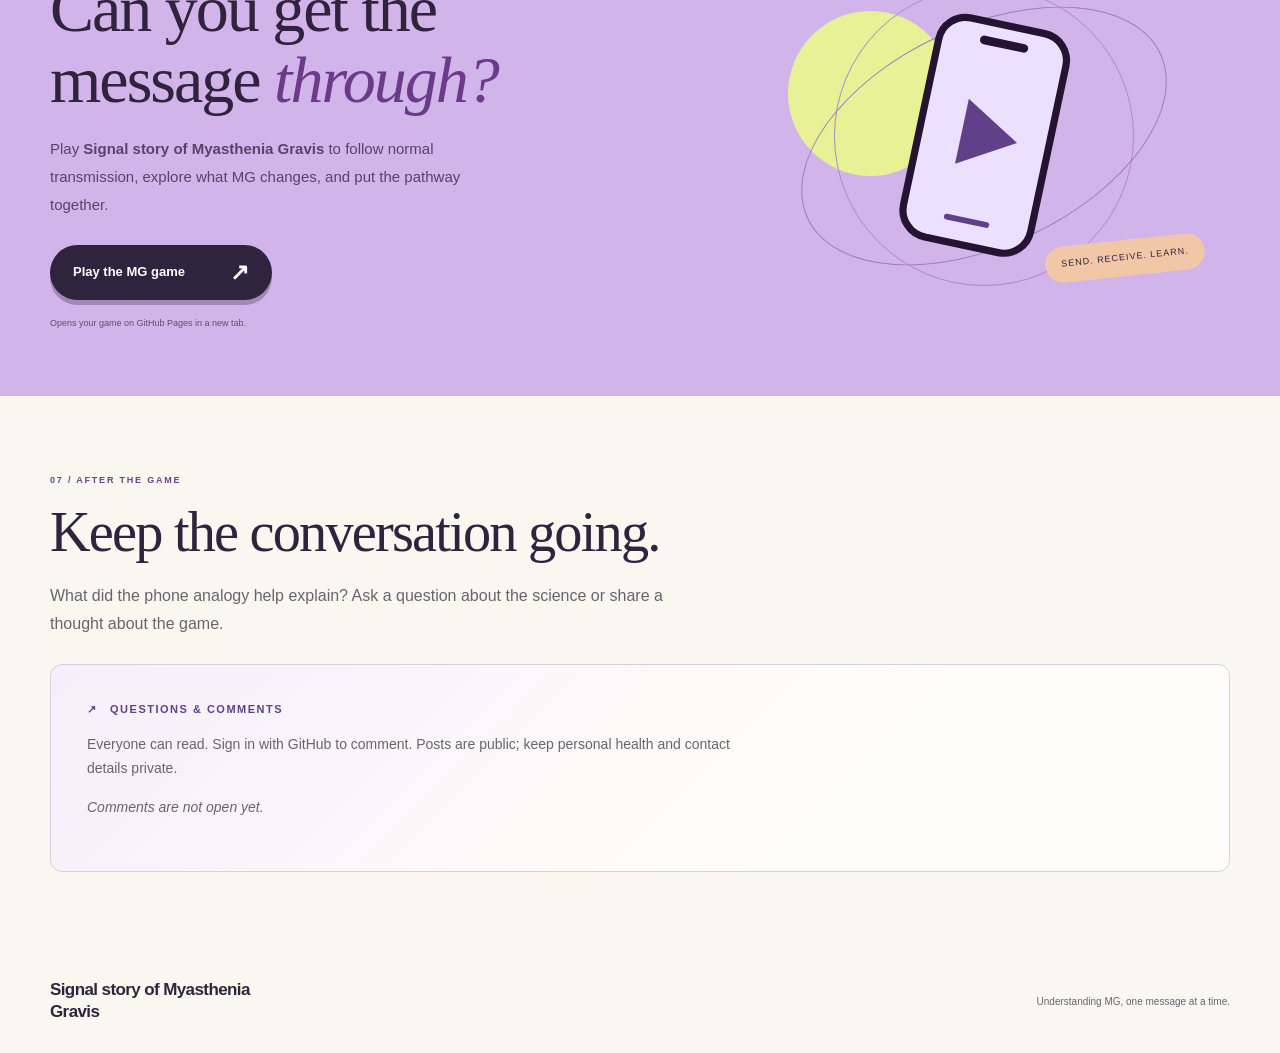
==== commit 4d1e1761: "Add files via upload" ====
--- a/index.html
+++ b/index.html
@@ -43,7 +43,7 @@
 <section class="game-cta" id="play" aria-labelledby="playTitle"><div class="shell cta-layout"><div><div class="eyebrow">YOU’VE READ THE STORY. NOW EXPLORE IT.</div><h2 id="playTitle">Can you get the<br>message <em>through?</em></h2><p>Play <strong>Signal story of Myasthenia Gravis</strong> to follow normal transmission, explore what MG changes, and put the pathway together.</p><a class="game-button" href="https://quantumnandulaasdad.github.io/Mg-Game/" target="_blank" rel="noopener noreferrer">Play the MG game <span aria-hidden="true">↗</span></a><span class="external-note">Opens your game on GitHub Pages in a new tab.</span></div><div class="cta-art" aria-hidden="true"><span class="orbit orbit-one"></span><span class="orbit orbit-two"></span><svg viewBox="0 0 160 180"><rect x="35" y="12" width="90" height="155" rx="19" fill="#ece0ff" stroke="#241431" stroke-width="5"/><rect x="63" y="22" width="34" height="6" rx="3" fill="#241431"/><path d="m64 67 39 23-39 23V67Z" fill="#61408a"/><path d="M66 150h28" stroke="#61408a" stroke-width="4" stroke-linecap="round"/></svg><span class="cta-badge">SEND. RECEIVE. LEARN.</span></div></div></section>
 <section class="community shell" id="discussion" aria-labelledby="discussionTitle">
  <div class="community-heading"><p class="section-no">07 / AFTER THE GAME</p><h2 id="discussionTitle">Keep the conversation going.</h2><p>What did the phone analogy help explain? Ask a question about the science or share a thought about the game.</p></div>
- <div class="discussion-box"><div class="discussion-label"><span aria-hidden="true">↗</span> QUESTIONS &amp; COMMENTS</div><p>Everyone can read. Sign in with GitHub to comment. Posts are public; keep personal health and contact details private.</p><button type="button" class="discussion-open" data-mg-open aria-controls="mg-thread" hidden>Show comments</button><p class="discussion-status" data-mg-status role="status">Comments are not open yet.</p><div id="mg-thread" class="giscus" data-mg-thread></div><a class="discussion-link" data-mg-github target="_blank" rel="noopener noreferrer" hidden>Open discussion on GitHub ↗</a><noscript><p><a href="https://github.com/quantumnandulaasdad/MG-Website/discussions">Read or join the discussion on GitHub</a>.</p></noscript></div>
+ <div class="discussion-box"><div class="discussion-label"><span aria-hidden="true">↗</span> QUESTIONS &amp; COMMENTS</div><p>Everyone can read. Sign in with GitHub to comment. Posts are public; keep personal health and contact details private.</p><button type="button" class="discussion-open" data-mg-open aria-controls="mg-thread" hidden>Show comments</button><p class="discussion-status" data-mg-status role="status">Comments are not open yet.</p><div id="mg-thread" class="giscus" data-mg-thread></div><noscript><p>Enable JavaScript to load comments on this page.</p></noscript></div>
 </section>
 </main><footer class="site-footer shell"><a class="brand" href="#top">Signal story of Myasthenia Gravis</a><span>Understanding MG, one message at a time.</span></footer>
 <dialog class="image-dialog" id="imageDialog" aria-labelledby="imageDialogTitle"><div class="image-dialog-head"><h2 id="imageDialogTitle">Scientific image</h2><button type="button" id="closeImage">Close <span aria-hidden="true">×</span></button></div><p class="zoom-hint">Scroll to explore the figure. On a phone, use two fingers to zoom.</p><div class="image-scroll"><img id="expandedImage" alt=""></div><p class="dialog-credit">© 2024 Kaminski et al. · <a href="https://doi.org/10.1172/JCI179742" target="_blank" rel="noopener noreferrer">JCI</a> · <a href="https://creativecommons.org/licenses/by/4.0/" target="_blank" rel="noopener noreferrer">CC BY 4.0</a> · Image unchanged.</p></dialog>
